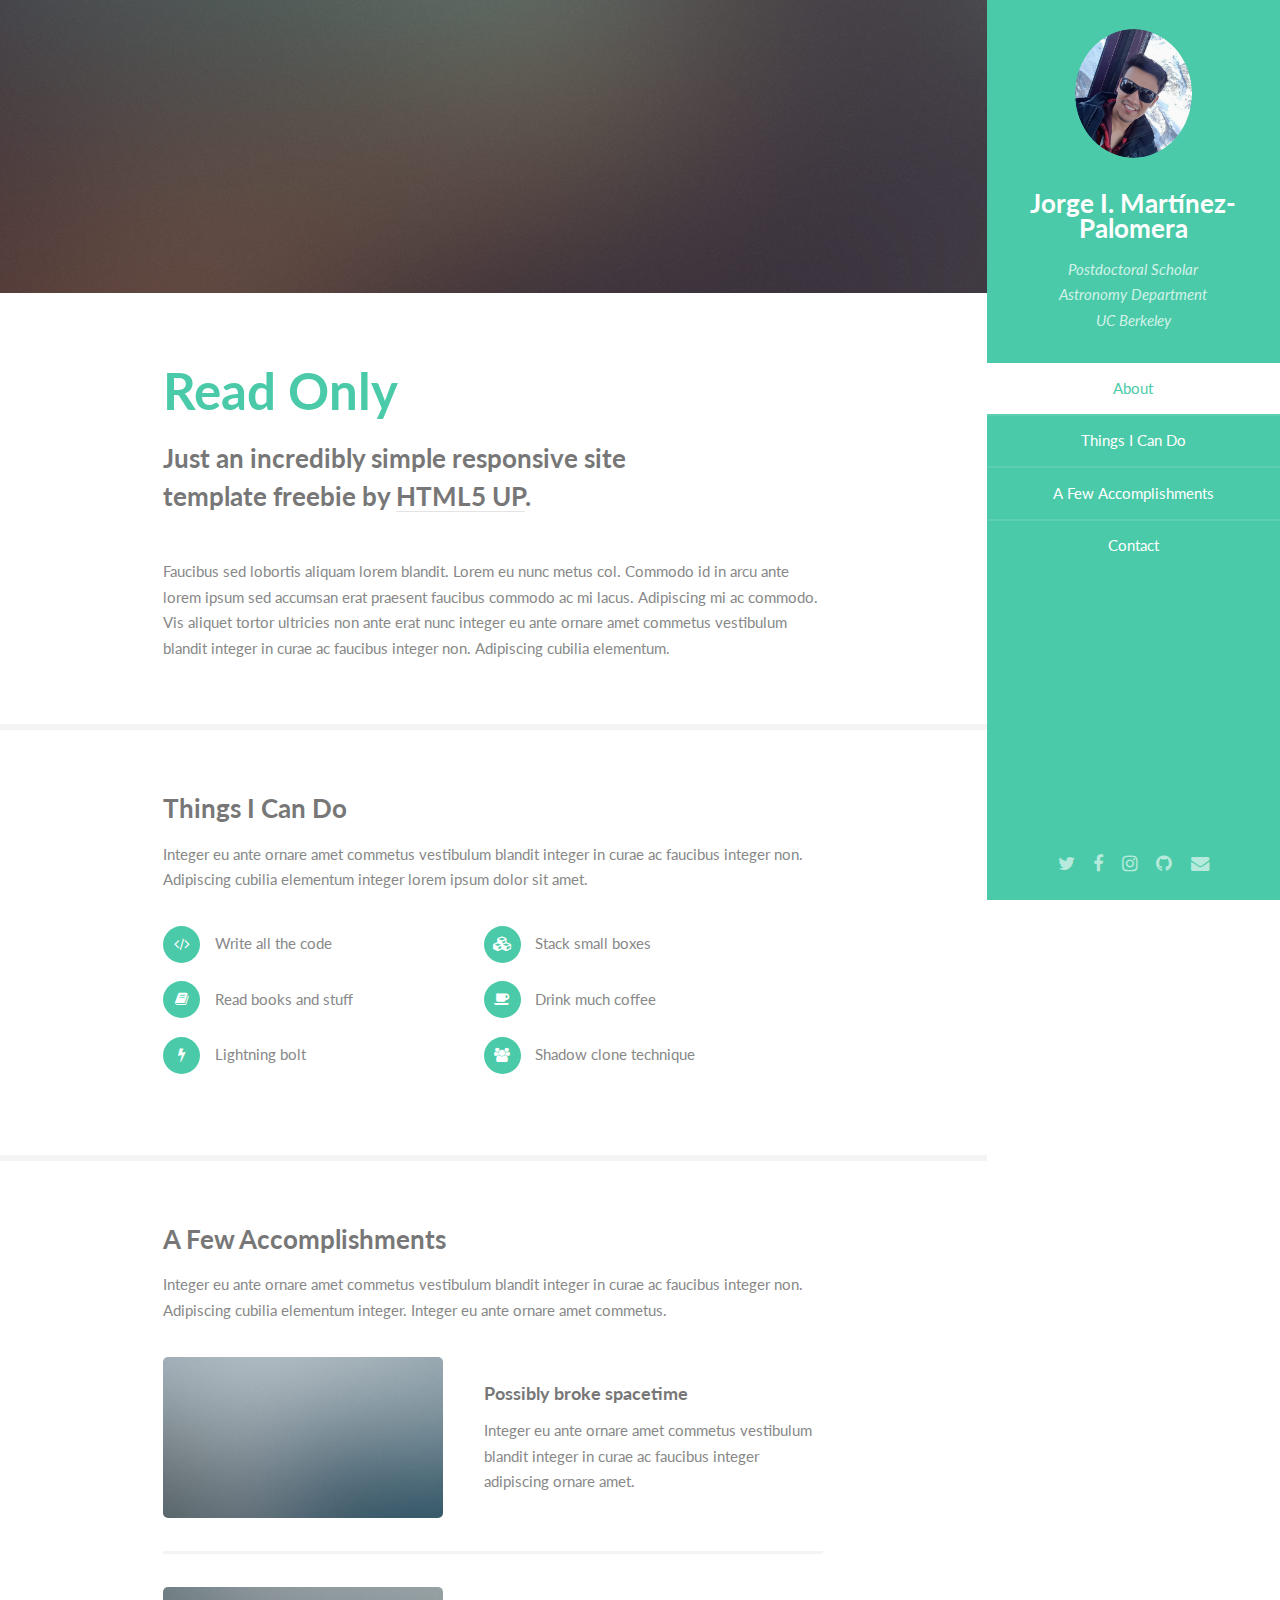
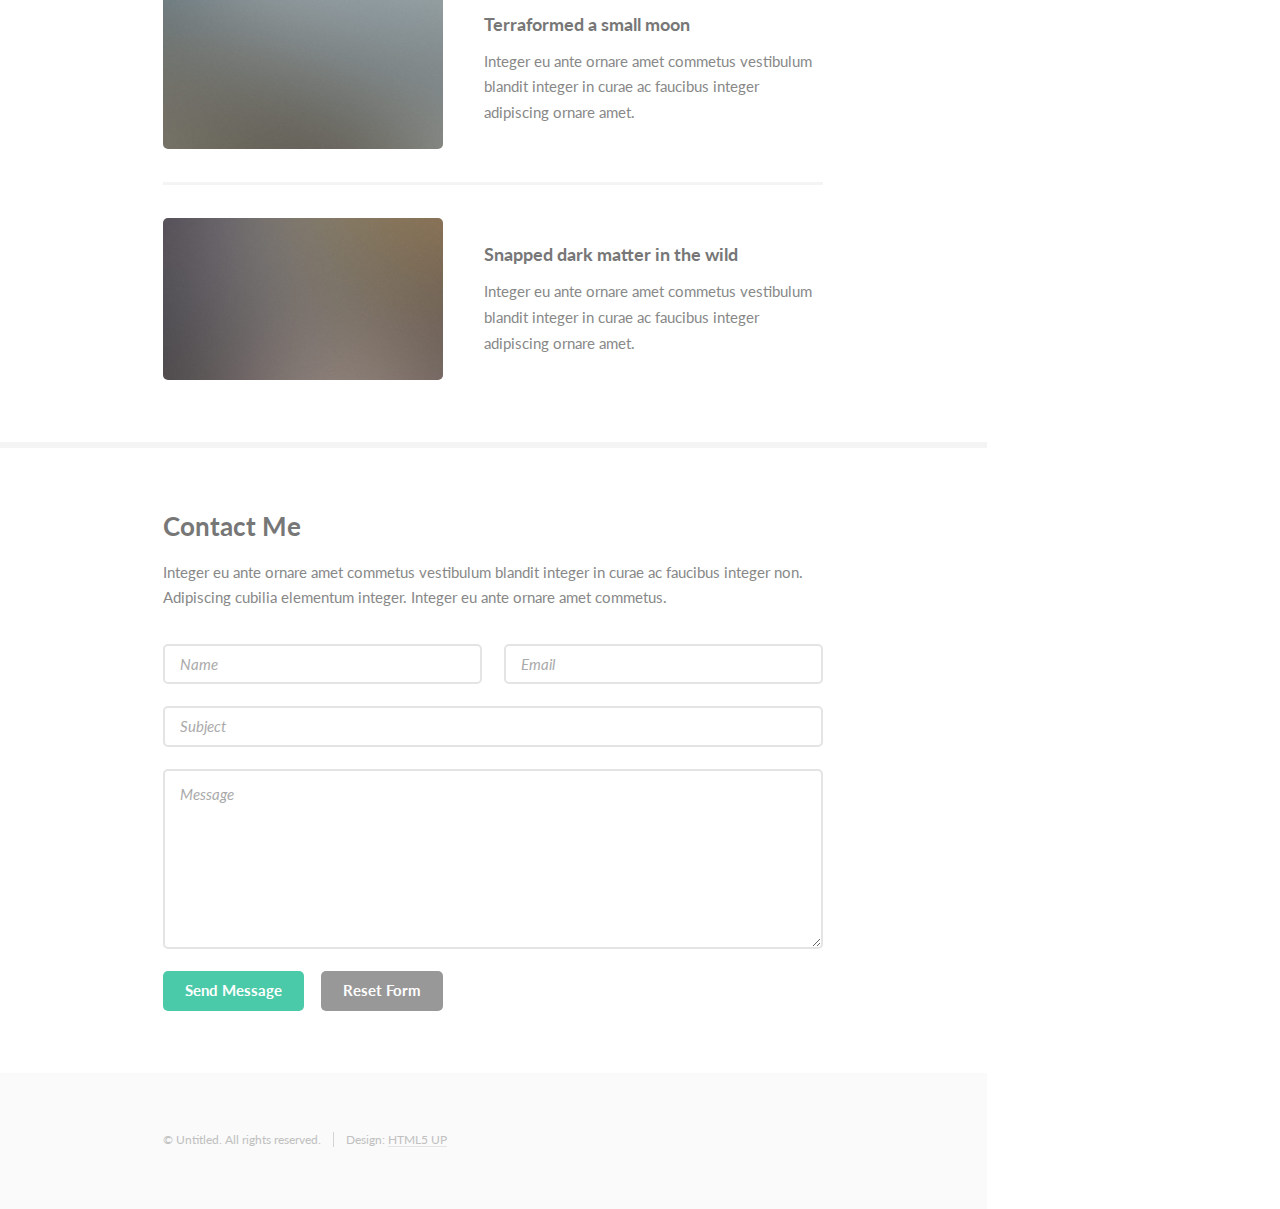
==== index.html @ 78bcf31b "testing changes" ====
<!DOCTYPE HTML>
<!--
	Read Only by HTML5 UP
	html5up.net | @ajlkn
	Free for personal and commercial use under the CCA 3.0 license (html5up.net/license)
-->
<html>
	<head>
		<title>Jorge Martínez-Palomera</title>
		<meta charset="utf-8" />
		<meta name="viewport" content="width=device-width, initial-scale=1, user-scalable=no" />
		<link rel="stylesheet" href="assets/css/main.css" />
	</head>
	<body class="is-preload">

		<!-- Header -->
			<section id="header">
				<header>
					<span class="image avatar"><img src="images/avatar.jpg" alt="" /></span>
					<h1 id="logo"><a href="#">Jorge I. Martínez-Palomera</a></h1>
					<p>Postdoctoral Scholar<br />
						 Astronomy Department<br />
						 UC Berkeley
					</p>
				</header>
				<nav id="nav">
					<ul>
						<li><a href="#one" class="active">About</a></li>
						<li><a href="#two">Things I Can Do</a></li>
						<li><a href="#three">A Few Accomplishments</a></li>
						<li><a href="#four">Contact</a></li>
					</ul>
				</nav>
				<footer>
					<ul class="icons">
						<li><a href="#" class="icon fa-twitter"><span class="label">Twitter</span></a></li>
						<li><a href="#" class="icon fa-facebook"><span class="label">Facebook</span></a></li>
						<li><a href="#" class="icon fa-instagram"><span class="label">Instagram</span></a></li>
						<li><a href="#" class="icon fa-github"><span class="label">Github</span></a></li>
						<li><a href="#" class="icon fa-envelope"><span class="label">Email</span></a></li>
					</ul>
				</footer>
			</section>

		<!-- Wrapper -->
			<div id="wrapper">

				<!-- Main -->
					<div id="main">

						<!-- One -->
							<section id="one">
								<div class="image main" data-position="center">
									<img src="images/banner.jpg" alt="" />
								</div>
								<div class="container">
									<header class="major">
										<h2>Read Only</h2>
										<p>Just an incredibly simple responsive site<br />
										template freebie by <a href="http://html5up.net">HTML5 UP</a>.</p>
									</header>
									<p>Faucibus sed lobortis aliquam lorem blandit. Lorem eu nunc metus col. Commodo id in arcu ante lorem ipsum sed accumsan erat praesent faucibus commodo ac mi lacus. Adipiscing mi ac commodo. Vis aliquet tortor ultricies non ante erat nunc integer eu ante ornare amet commetus vestibulum blandit integer in curae ac faucibus integer non. Adipiscing cubilia elementum.</p>
								</div>
							</section>

						<!-- Two -->
							<section id="two">
								<div class="container">
									<h3>Things I Can Do</h3>
									<p>Integer eu ante ornare amet commetus vestibulum blandit integer in curae ac faucibus integer non. Adipiscing cubilia elementum integer lorem ipsum dolor sit amet.</p>
									<ul class="feature-icons">
										<li class="fa-code">Write all the code</li>
										<li class="fa-cubes">Stack small boxes</li>
										<li class="fa-book">Read books and stuff</li>
										<li class="fa-coffee">Drink much coffee</li>
										<li class="fa-bolt">Lightning bolt</li>
										<li class="fa-users">Shadow clone technique</li>
									</ul>
								</div>
							</section>

						<!-- Three -->
							<section id="three">
								<div class="container">
									<h3>A Few Accomplishments</h3>
									<p>Integer eu ante ornare amet commetus vestibulum blandit integer in curae ac faucibus integer non. Adipiscing cubilia elementum integer. Integer eu ante ornare amet commetus.</p>
									<div class="features">
										<article>
											<a href="#" class="image"><img src="images/pic01.jpg" alt="" /></a>
											<div class="inner">
												<h4>Possibly broke spacetime</h4>
												<p>Integer eu ante ornare amet commetus vestibulum blandit integer in curae ac faucibus integer adipiscing ornare amet.</p>
											</div>
										</article>
										<article>
											<a href="#" class="image"><img src="images/pic02.jpg" alt="" /></a>
											<div class="inner">
												<h4>Terraformed a small moon</h4>
												<p>Integer eu ante ornare amet commetus vestibulum blandit integer in curae ac faucibus integer adipiscing ornare amet.</p>
											</div>
										</article>
										<article>
											<a href="#" class="image"><img src="images/pic03.jpg" alt="" /></a>
											<div class="inner">
												<h4>Snapped dark matter in the wild</h4>
												<p>Integer eu ante ornare amet commetus vestibulum blandit integer in curae ac faucibus integer adipiscing ornare amet.</p>
											</div>
										</article>
									</div>
								</div>
							</section>

						<!-- Four -->
							<section id="four">
								<div class="container">
									<h3>Contact Me</h3>
									<p>Integer eu ante ornare amet commetus vestibulum blandit integer in curae ac faucibus integer non. Adipiscing cubilia elementum integer. Integer eu ante ornare amet commetus.</p>
									<form method="post" action="#">
										<div class="row gtr-uniform">
											<div class="col-6 col-12-xsmall"><input type="text" name="name" id="name" placeholder="Name" /></div>
											<div class="col-6 col-12-xsmall"><input type="email" name="email" id="email" placeholder="Email" /></div>
											<div class="col-12"><input type="text" name="subject" id="subject" placeholder="Subject" /></div>
											<div class="col-12"><textarea name="message" id="message" placeholder="Message" rows="6"></textarea></div>
											<div class="col-12">
												<ul class="actions">
													<li><input type="submit" class="primary" value="Send Message" /></li>
													<li><input type="reset" value="Reset Form" /></li>
												</ul>
											</div>
										</div>
									</form>
								</div>
							</section>

						<!-- Five -->
						<!--
							<section id="five">
								<div class="container">
									<h3>Elements</h3>

									<section>
										<h4>Text</h4>
										<p>This is <b>bold</b> and this is <strong>strong</strong>. This is <i>italic</i> and this is <em>emphasized</em>.
										This is <sup>superscript</sup> text and this is <sub>subscript</sub> text.
										This is <u>underlined</u> and this is code: <code>for (;;) { ... }</code>. Finally, <a href="#">this is a link</a>.</p>
										<hr />
										<header>
											<h4>Heading with a Subtitle</h4>
											<p>Lorem ipsum dolor sit amet nullam id egestas urna aliquam</p>
										</header>
										<p>Nunc lacinia ante nunc ac lobortis. Interdum adipiscing gravida odio porttitor sem non mi integer non faucibus ornare mi ut ante amet placerat aliquet. Volutpat eu sed ante lacinia sapien lorem accumsan varius montes viverra nibh in adipiscing blandit tempus accumsan.</p>
										<header>
											<h5>Heading with a Subtitle</h5>
											<p>Lorem ipsum dolor sit amet nullam id egestas urna aliquam</p>
										</header>
										<p>Nunc lacinia ante nunc ac lobortis. Interdum adipiscing gravida odio porttitor sem non mi integer non faucibus ornare mi ut ante amet placerat aliquet. Volutpat eu sed ante lacinia sapien lorem accumsan varius montes viverra nibh in adipiscing blandit tempus accumsan.</p>
										<hr />
										<h2>Heading Level 2</h2>
										<h3>Heading Level 3</h3>
										<h4>Heading Level 4</h4>
										<h5>Heading Level 5</h5>
										<h6>Heading Level 6</h6>
										<hr />
										<h5>Blockquote</h5>
										<blockquote>Fringilla nisl. Donec accumsan interdum nisi, quis tincidunt felis sagittis eget tempus euismod. Vestibulum ante ipsum primis in faucibus vestibulum. Blandit adipiscing eu felis iaculis volutpat ac adipiscing accumsan faucibus. Vestibulum ante ipsum primis in faucibus lorem ipsum dolor sit amet nullam adipiscing eu felis.</blockquote>
										<h5>Preformatted</h5>
										<pre><code>i = 0;

while (!deck.isInOrder()) {
    print 'Iteration ' + i;
    deck.shuffle();
    i++;
}

print 'It took ' + i + ' iterations to sort the deck.';</code></pre>
									</section>

									<section>
										<h4>Lists</h4>
										<div class="row">
											<div class="col-6 col-12-xsmall">
												<h5>Unordered</h5>
												<ul>
													<li>Dolor pulvinar etiam magna etiam.</li>
													<li>Sagittis adipiscing lorem eleifend.</li>
													<li>Felis enim feugiat dolore viverra.</li>
												</ul>
												<h5>Alternate</h5>
												<ul class="alt">
													<li>Dolor pulvinar etiam magna etiam.</li>
													<li>Sagittis adipiscing lorem eleifend.</li>
													<li>Felis enim feugiat dolore viverra.</li>
												</ul>
											</div>
											<div class="col-6 col-12-xsmall">
												<h5>Ordered</h5>
												<ol>
													<li>Dolor pulvinar etiam magna etiam.</li>
													<li>Etiam vel felis at lorem sed viverra.</li>
													<li>Felis enim feugiat dolore viverra.</li>
													<li>Dolor pulvinar etiam magna etiam.</li>
													<li>Etiam vel felis at lorem sed viverra.</li>
													<li>Felis enim feugiat dolore viverra.</li>
												</ol>
												<h5>Icons</h5>
												<ul class="icons">
													<li><a href="#" class="icon fa-twitter"><span class="label">Twitter</span></a></li>
													<li><a href="#" class="icon fa-facebook"><span class="label">Facebook</span></a></li>
													<li><a href="#" class="icon fa-instagram"><span class="label">Instagram</span></a></li>
													<li><a href="#" class="icon fa-github"><span class="label">Github</span></a></li>
													<li><a href="#" class="icon fa-dribbble"><span class="label">Dribbble</span></a></li>
													<li><a href="#" class="icon fa-tumblr"><span class="label">Tumblr</span></a></li>
												</ul>
											</div>
										</div>
										<h5>Actions</h5>
										<ul class="actions">
											<li><a href="#" class="button primary">Default</a></li>
											<li><a href="#" class="button">Default</a></li>
											<li><a href="#" class="button alt">Default</a></li>
										</ul>
										<ul class="actions small">
											<li><a href="#" class="button primary small">Small</a></li>
											<li><a href="#" class="button small">Small</a></li>
											<li><a href="#" class="button alt small">Small</a></li>
										</ul>
										<div class="row">
											<div class="col-3 col-6-medium col-12-xsmall">
												<ul class="actions stacked">
													<li><a href="#" class="button primary">Default</a></li>
													<li><a href="#" class="button">Default</a></li>
													<li><a href="#" class="button alt">Default</a></li>
												</ul>
											</div>
											<div class="col-3 col-6 col-12-xsmall">
												<ul class="actions stacked">
													<li><a href="#" class="button primary small">Small</a></li>
													<li><a href="#" class="button small">Small</a></li>
													<li><a href="#" class="button alt small">Small</a></li>
												</ul>
											</div>
											<div class="col-3 col-6-medium col-12-xsmall">
												<ul class="actions stacked">
													<li><a href="#" class="button primary fit">Default</a></li>
													<li><a href="#" class="button fit">Default</a></li>
													<li><a href="#" class="button alt fit">Default</a></li>
												</ul>
											</div>
											<div class="col-3 col-6-medium col-12-xsmall">
												<ul class="actions stacked">
													<li><a href="#" class="button primary small fit">Small</a></li>
													<li><a href="#" class="button small fit">Small</a></li>
													<li><a href="#" class="button alt small fit">Small</a></li>
												</ul>
											</div>
										</div>
									</section>

									<section>
										<h4>Table</h4>
										<h5>Default</h5>
										<div class="table-wrapper">
											<table>
												<thead>
													<tr>
														<th>Name</th>
														<th>Description</th>
														<th>Price</th>
													</tr>
												</thead>
												<tbody>
													<tr>
														<td>Item One</td>
														<td>Ante turpis integer aliquet porttitor.</td>
														<td>29.99</td>
													</tr>
													<tr>
														<td>Item Two</td>
														<td>Vis ac commodo adipiscing arcu aliquet.</td>
														<td>19.99</td>
													</tr>
													<tr>
														<td>Item Three</td>
														<td> Morbi faucibus arcu accumsan lorem.</td>
														<td>29.99</td>
													</tr>
													<tr>
														<td>Item Four</td>
														<td>Vitae integer tempus condimentum.</td>
														<td>19.99</td>
													</tr>
													<tr>
														<td>Item Five</td>
														<td>Ante turpis integer aliquet porttitor.</td>
														<td>29.99</td>
													</tr>
												</tbody>
												<tfoot>
													<tr>
														<td colspan="2"></td>
														<td>100.00</td>
													</tr>
												</tfoot>
											</table>
										</div>

										<h5>Alternate</h5>
										<div class="table-wrapper">
											<table class="alt">
												<thead>
													<tr>
														<th>Name</th>
														<th>Description</th>
														<th>Price</th>
													</tr>
												</thead>
												<tbody>
													<tr>
														<td>Item One</td>
														<td>Ante turpis integer aliquet porttitor.</td>
														<td>29.99</td>
													</tr>
													<tr>
														<td>Item Two</td>
														<td>Vis ac commodo adipiscing arcu aliquet.</td>
														<td>19.99</td>
													</tr>
													<tr>
														<td>Item Three</td>
														<td> Morbi faucibus arcu accumsan lorem.</td>
														<td>29.99</td>
													</tr>
													<tr>
														<td>Item Four</td>
														<td>Vitae integer tempus condimentum.</td>
														<td>19.99</td>
													</tr>
													<tr>
														<td>Item Five</td>
														<td>Ante turpis integer aliquet porttitor.</td>
														<td>29.99</td>
													</tr>
												</tbody>
												<tfoot>
													<tr>
														<td colspan="2"></td>
														<td>100.00</td>
													</tr>
												</tfoot>
											</table>
										</div>
									</section>

									<section>
										<h4>Buttons</h4>
										<ul class="actions">
											<li><a href="#" class="button primary">Primary</a></li>
											<li><a href="#" class="button">Default</a></li>
											<li><a href="#" class="button alt">Alternate</a></li>
										</ul>
										<ul class="actions">
											<li><a href="#" class="button primary large">Large</a></li>
											<li><a href="#" class="button">Default</a></li>
											<li><a href="#" class="button alt small">Small</a></li>
										</ul>
										<ul class="actions fit">
											<li><a href="#" class="button primary fit">Fit</a></li>
											<li><a href="#" class="button fit">Fit</a></li>
											<li><a href="#" class="button alt fit">Fit</a></li>
										</ul>
										<ul class="actions fit small">
											<li><a href="#" class="button primary fit small">Fit + Small</a></li>
											<li><a href="#" class="button fit small">Fit + Small</a></li>
											<li><a href="#" class="button alt fit small">Fit + Small</a></li>
										</ul>
										<ul class="actions">
											<li><a href="#" class="button primary icon fa-download">Icon</a></li>
											<li><a href="#" class="button icon fa-download">Icon</a></li>
											<li><a href="#" class="button alt icon fa-check">Icon</a></li>
										</ul>
										<ul class="actions">
											<li><span class="button primary disabled">Primary</span></li>
											<li><span class="button disabled">Default</span></li>
											<li><span class="button alt disabled">Alternate</span></li>
										</ul>
									</section>

									<section>
										<h4>Form</h4>
										<form method="post" action="#">
											<div class="row gtr-uniform">
												<div class="col-6 col-12-xsmall">
													<input type="text" name="demo-name" id="demo-name" value="" placeholder="Name" />
												</div>
												<div class="col-6 col-12-xsmall">
													<input type="email" name="demo-email" id="demo-email" value="" placeholder="Email" />
												</div>
												<div class="col-12">
													<select name="demo-category" id="demo-category">
														<option value="">- Category -</option>
														<option value="1">Manufacturing</option>
														<option value="1">Shipping</option>
														<option value="1">Administration</option>
														<option value="1">Human Resources</option>
													</select>
												</div>
												<div class="col-4 col-12-medium">
													<input type="radio" id="demo-priority-low" name="demo-priority" checked>
													<label for="demo-priority-low">Low Priority</label>
												</div>
												<div class="col-4 col-12-medium">
													<input type="radio" id="demo-priority-normal" name="demo-priority">
													<label for="demo-priority-normal">Normal Priority</label>
												</div>
												<div class="col-4 col-12-medium">
													<input type="radio" id="demo-priority-high" name="demo-priority">
													<label for="demo-priority-high">High Priority</label>
												</div>
												<div class="col-6 col-12-medium">
													<input type="checkbox" id="demo-copy" name="demo-copy">
													<label for="demo-copy">Email me a copy of this message</label>
												</div>
												<div class="col-6 col-12-medium">
													<input type="checkbox" id="demo-human" name="demo-human" checked>
													<label for="demo-human">I am a human and not a robot</label>
												</div>
												<div class="col-12">
													<textarea name="demo-message" id="demo-message" placeholder="Enter your message" rows="6"></textarea>
												</div>
												<div class="col-12">
													<ul class="actions">
														<li><input type="submit" value="Send Message" /></li>
														<li><input type="reset" value="Reset" class="alt" /></li>
													</ul>
												</div>
											</div>
										</form>
									</section>

									<section>
										<h4>Image</h4>
										<h5>Fit</h5>
										<span class="image fit"><img src="images/banner.jpg" alt="" /></span>
										<div class="box alt">
											<div class="row gtr-50 gtr-uniform">
												<div class="col-4"><span class="image fit"><img src="images/pic01.jpg" alt="" /></span></div>
												<div class="col-4"><span class="image fit"><img src="images/pic02.jpg" alt="" /></span></div>
												<div class="col-4"><span class="image fit"><img src="images/pic03.jpg" alt="" /></span></div>
												<div class="col-4"><span class="image fit"><img src="images/pic02.jpg" alt="" /></span></div>
												<div class="col-4"><span class="image fit"><img src="images/pic03.jpg" alt="" /></span></div>
												<div class="col-4"><span class="image fit"><img src="images/pic01.jpg" alt="" /></span></div>
												<div class="col-4"><span class="image fit"><img src="images/pic03.jpg" alt="" /></span></div>
												<div class="col-4"><span class="image fit"><img src="images/pic01.jpg" alt="" /></span></div>
												<div class="col-4"><span class="image fit"><img src="images/pic02.jpg" alt="" /></span></div>
											</div>
										</div>
										<h5>Left &amp; Right</h5>
										<p><span class="image left"><img src="images/avatar.jpg" alt="" /></span>Fringilla nisl. Donec accumsan interdum nisi, quis tincidunt felis sagittis eget. tempus euismod. Vestibulum ante ipsum primis in faucibus vestibulum. Blandit adipiscing eu felis iaculis volutpat ac adipiscing accumsan eu faucibus. Integer ac pellentesque praesent tincidunt felis sagittis eget. tempus euismod. Vestibulum ante ipsum primis in faucibus vestibulum. Blandit adipiscing eu felis iaculis volutpat ac adipiscing accumsan eu faucibus. Integer ac pellentesque praesent. Donec accumsan interdum nisi, quis tincidunt felis sagittis eget. tempus euismod. Vestibulum ante ipsum primis in faucibus vestibulum. Blandit adipiscing eu felis iaculis volutpat ac adipiscing accumsan eu faucibus. Integer ac pellentesque praesent tincidunt felis sagittis eget. tempus euismod. Vestibulum ante ipsum primis in faucibus vestibulum. Blandit adipiscing eu felis iaculis volutpat ac adipiscing accumsan eu faucibus. Integer ac pellentesque praesent.</p>
										<p><span class="image right"><img src="images/avatar.jpg" alt="" /></span>Fringilla nisl. Donec accumsan interdum nisi, quis tincidunt felis sagittis eget. tempus euismod. Vestibulum ante ipsum primis in faucibus vestibulum. Blandit adipiscing eu felis iaculis volutpat ac adipiscing accumsan eu faucibus. Integer ac pellentesque praesent tincidunt felis sagittis eget. tempus euismod. Vestibulum ante ipsum primis in faucibus vestibulum. Blandit adipiscing eu felis iaculis volutpat ac adipiscing accumsan eu faucibus. Integer ac pellentesque praesent. Donec accumsan interdum nisi, quis tincidunt felis sagittis eget. tempus euismod. Vestibulum ante ipsum primis in faucibus vestibulum. Blandit adipiscing eu felis iaculis volutpat ac adipiscing accumsan eu faucibus. Integer ac pellentesque praesent tincidunt felis sagittis eget. tempus euismod. Vestibulum ante ipsum primis in faucibus vestibulum. Blandit adipiscing eu felis iaculis volutpat ac adipiscing accumsan eu faucibus. Integer ac pellentesque praesent.</p>
									</section>

								</div>
							</section>
						-->

					</div>

				<!-- Footer -->
					<section id="footer">
						<div class="container">
							<ul class="copyright">
								<li>&copy; Untitled. All rights reserved.</li><li>Design: <a href="http://html5up.net">HTML5 UP</a></li>
							</ul>
						</div>
					</section>

			</div>

		<!-- Scripts -->
			<script src="assets/js/jquery.min.js"></script>
			<script src="assets/js/jquery.scrollex.min.js"></script>
			<script src="assets/js/jquery.scrolly.min.js"></script>
			<script src="assets/js/browser.min.js"></script>
			<script src="assets/js/breakpoints.min.js"></script>
			<script src="assets/js/util.js"></script>
			<script src="assets/js/main.js"></script>

	</body>
</html>
---- assets/css/main.css ----
@import url("font-awesome.min.css");
@import url("https://fonts.googleapis.com/css?family=Lato:400,400italic,700,700italic|Source+Code+Pro:400");

/*
	Read Only by HTML5 UP
	html5up.net | @ajlkn
	Free for personal and commercial use under the CCA 3.0 license (html5up.net/license)
*/

html, body, div, span, applet, object,
iframe, h1, h2, h3, h4, h5, h6, p, blockquote,
pre, a, abbr, acronym, address, big, cite,
code, del, dfn, em, img, ins, kbd, q, s, samp,
small, strike, strong, sub, sup, tt, var, b,
u, i, center, dl, dt, dd, ol, ul, li, fieldset,
form, label, legend, table, caption, tbody,
tfoot, thead, tr, th, td, article, aside,
canvas, details, embed, figure, figcaption,
footer, header, hgroup, menu, nav, output, ruby,
section, summary, time, mark, audio, video {
	margin: 0;
	padding: 0;
	border: 0;
	font-size: 100%;
	font: inherit;
	vertical-align: baseline;}

article, aside, details, figcaption, figure,
footer, header, hgroup, menu, nav, section {
	display: block;}

body {
	line-height: 1;
}

ol, ul {
	list-style: none;
}

blockquote, q {
	quotes: none;
}

	blockquote:before, blockquote:after, q:before, q:after {
		content: '';
		content: none;
	}

table {
	border-collapse: collapse;
	border-spacing: 0;
}

body {
	-webkit-text-size-adjust: none;
}

mark {
	background-color: transparent;
	color: inherit;
}

input::-moz-focus-inner {
	border: 0;
	padding: 0;
}

input, select, textarea {
	-moz-appearance: none;
	-webkit-appearance: none;
	-ms-appearance: none;
	appearance: none;
}

/* Basic */

	html {
		box-sizing: border-box;
	}

	*, *:before, *:after {
		box-sizing: inherit;
	}

	body {
		background: #fff;
	}

		body.is-preload *, body.is-preload *:before, body.is-preload *:after {
			-moz-animation: none !important;
			-webkit-animation: none !important;
			-ms-animation: none !important;
			animation: none !important;
			-moz-transition: none !important;
			-webkit-transition: none !important;
			-ms-transition: none !important;
			transition: none !important;
		}

	body, input, select, textarea {
		color: #888;
		font-family: "Lato", sans-serif;
		font-size: 16pt;
		font-weight: 400;
		line-height: 1.75em;
	}

	a {
		-moz-transition: color 0.2s ease-in-out, border-color 0.2s ease-in-out;
		-webkit-transition: color 0.2s ease-in-out, border-color 0.2s ease-in-out;
		-ms-transition: color 0.2s ease-in-out, border-color 0.2s ease-in-out;
		transition: color 0.2s ease-in-out, border-color 0.2s ease-in-out;
		border-bottom: solid 1px #e4e4e4;
		color: inherit;
		text-decoration: none;
	}

		a:hover {
			border-bottom-color: transparent;
			color: #4acaa8 !important;
		}

	strong, b {
		color: #777;
		font-weight: 700;
	}

	em, i {
		font-style: italic;
	}

	p {
		margin: 0 0 2.25em 0;
	}

	h1, h2, h3, h4, h5, h6 {
		color: #777;
		font-weight: 700;
		line-height: 1em;
		margin: 0 0 0.5625em 0;
	}

		h1 a, h2 a, h3 a, h4 a, h5 a, h6 a {
			border: 0;
			color: inherit;
			text-decoration: none;
		}

	h2 {
		font-size: 2em;
		line-height: 1.5em;
	}

	h3 {
		font-size: 1.75em;
		line-height: 1.5em;
	}

	h4 {
		font-size: 1.25em;
		line-height: 1.5em;
	}

	h5 {
		font-size: 0.9em;
		line-height: 1.5em;
	}

	h6 {
		font-size: 0.7em;
		line-height: 1.5em;
	}

	sub {
		font-size: 0.8em;
		position: relative;
		top: 0.5em;
	}

	sup {
		font-size: 0.8em;
		position: relative;
		top: -0.5em;
	}

	hr {
		border: 0;
		border-bottom: solid 2px #f4f4f4;
		margin: 2.25em 0;
	}

		hr.major {
			margin: 3.375em 0;
		}

	blockquote {
		border-left: solid 8px #e4e4e4;
		font-style: italic;
		margin: 0 0 2.25em 0;
		padding: 0.5em 0 0.5em 2em;
	}

	code {
		background: #555;
		border-radius: 5px;
		color: #fff;
		font-family: "Source Code Pro", monospace;
		font-size: 0.9em;
		margin: 0 0.25em;
		padding: 0.25em 0.65em;
	}

	pre {
		font-family: "Source Code Pro", monospace;
		font-size: 0.9em;
		margin: 0 0 2.25em 0;
	}

		pre code {
			-webkit-overflow-scrolling: touch;
			display: block;
			line-height: 1.5em;
			overflow-x: auto;
			padding: 1em 1.5em;
		}

	.align-left {
		text-align: left;
	}

	.align-center {
		text-align: center;
	}

	.align-right {
		text-align: right;
	}

/* Row */

	.row {
		display: flex;
		flex-wrap: wrap;
		box-sizing: border-box;
		align-items: stretch;
	}

		.row > * {
			box-sizing: border-box;
		}

		.row.gtr-uniform > * > :last-child {
			margin-bottom: 0;
		}

		.row.aln-left {
			justify-content: flex-start;
		}

		.row.aln-center {
			justify-content: center;
		}

		.row.aln-right {
			justify-content: flex-end;
		}

		.row.aln-top {
			align-items: flex-start;
		}

		.row.aln-middle {
			align-items: center;
		}

		.row.aln-bottom {
			align-items: flex-end;
		}

		.row > .imp {
			order: -1;
		}

		.row > .col-1 {
			width: 8.3333333333%;
		}

		.row > .off-1 {
			margin-left: 8.3333333333%;
		}

		.row > .col-2 {
			width: 16.6666666667%;
		}

		.row > .off-2 {
			margin-left: 16.6666666667%;
		}

		.row > .col-3 {
			width: 25%;
		}

		.row > .off-3 {
			margin-left: 25%;
		}

		.row > .col-4 {
			width: 33.3333333333%;
		}

		.row > .off-4 {
			margin-left: 33.3333333333%;
		}

		.row > .col-5 {
			width: 41.6666666667%;
		}

		.row > .off-5 {
			margin-left: 41.6666666667%;
		}

		.row > .col-6 {
			width: 50%;
		}

		.row > .off-6 {
			margin-left: 50%;
		}

		.row > .col-7 {
			width: 58.3333333333%;
		}

		.row > .off-7 {
			margin-left: 58.3333333333%;
		}

		.row > .col-8 {
			width: 66.6666666667%;
		}

		.row > .off-8 {
			margin-left: 66.6666666667%;
		}

		.row > .col-9 {
			width: 75%;
		}

		.row > .off-9 {
			margin-left: 75%;
		}

		.row > .col-10 {
			width: 83.3333333333%;
		}

		.row > .off-10 {
			margin-left: 83.3333333333%;
		}

		.row > .col-11 {
			width: 91.6666666667%;
		}

		.row > .off-11 {
			margin-left: 91.6666666667%;
		}

		.row > .col-12 {
			width: 100%;
		}

		.row > .off-12 {
			margin-left: 100%;
		}

		.row.gtr-0 {
			margin-top: 0;
			margin-left: 0em;
		}

			.row.gtr-0 > * {
				padding: 0 0 0 0em;
			}

			.row.gtr-0.gtr-uniform {
				margin-top: 0em;
			}

				.row.gtr-0.gtr-uniform > * {
					padding-top: 0em;
				}

		.row.gtr-25 {
			margin-top: 0;
			margin-left: -0.5em;
		}

			.row.gtr-25 > * {
				padding: 0 0 0 0.5em;
			}

			.row.gtr-25.gtr-uniform {
				margin-top: -0.5em;
			}

				.row.gtr-25.gtr-uniform > * {
					padding-top: 0.5em;
				}

		.row.gtr-50 {
			margin-top: 0;
			margin-left: -1em;
		}

			.row.gtr-50 > * {
				padding: 0 0 0 1em;
			}

			.row.gtr-50.gtr-uniform {
				margin-top: -1em;
			}

				.row.gtr-50.gtr-uniform > * {
					padding-top: 1em;
				}

		.row {
			margin-top: 0;
			margin-left: -2em;
		}

			.row > * {
				padding: 0 0 0 2em;
			}

			.row.gtr-uniform {
				margin-top: -2em;
			}

				.row.gtr-uniform > * {
					padding-top: 2em;
				}

		.row.gtr-150 {
			margin-top: 0;
			margin-left: -3em;
		}

			.row.gtr-150 > * {
				padding: 0 0 0 3em;
			}

			.row.gtr-150.gtr-uniform {
				margin-top: -3em;
			}

				.row.gtr-150.gtr-uniform > * {
					padding-top: 3em;
				}

		.row.gtr-200 {
			margin-top: 0;
			margin-left: -4em;
		}

			.row.gtr-200 > * {
				padding: 0 0 0 4em;
			}

			.row.gtr-200.gtr-uniform {
				margin-top: -4em;
			}

				.row.gtr-200.gtr-uniform > * {
					padding-top: 4em;
				}

		@media screen and (max-width: 1680px) {

			.row {
				display: flex;
				flex-wrap: wrap;
				box-sizing: border-box;
				align-items: stretch;
			}

				.row > * {
					box-sizing: border-box;
				}

				.row.gtr-uniform > * > :last-child {
					margin-bottom: 0;
				}

				.row.aln-left {
					justify-content: flex-start;
				}

				.row.aln-center {
					justify-content: center;
				}

				.row.aln-right {
					justify-content: flex-end;
				}

				.row.aln-top {
					align-items: flex-start;
				}

				.row.aln-middle {
					align-items: center;
				}

				.row.aln-bottom {
					align-items: flex-end;
				}

				.row > .imp-xlarge {
					order: -1;
				}

				.row > .col-1-xlarge {
					width: 8.3333333333%;
				}

				.row > .off-1-xlarge {
					margin-left: 8.3333333333%;
				}

				.row > .col-2-xlarge {
					width: 16.6666666667%;
				}

				.row > .off-2-xlarge {
					margin-left: 16.6666666667%;
				}

				.row > .col-3-xlarge {
					width: 25%;
				}

				.row > .off-3-xlarge {
					margin-left: 25%;
				}

				.row > .col-4-xlarge {
					width: 33.3333333333%;
				}

				.row > .off-4-xlarge {
					margin-left: 33.3333333333%;
				}

				.row > .col-5-xlarge {
					width: 41.6666666667%;
				}

				.row > .off-5-xlarge {
					margin-left: 41.6666666667%;
				}

				.row > .col-6-xlarge {
					width: 50%;
				}

				.row > .off-6-xlarge {
					margin-left: 50%;
				}

				.row > .col-7-xlarge {
					width: 58.3333333333%;
				}

				.row > .off-7-xlarge {
					margin-left: 58.3333333333%;
				}

				.row > .col-8-xlarge {
					width: 66.6666666667%;
				}

				.row > .off-8-xlarge {
					margin-left: 66.6666666667%;
				}

				.row > .col-9-xlarge {
					width: 75%;
				}

				.row > .off-9-xlarge {
					margin-left: 75%;
				}

				.row > .col-10-xlarge {
					width: 83.3333333333%;
				}

				.row > .off-10-xlarge {
					margin-left: 83.3333333333%;
				}

				.row > .col-11-xlarge {
					width: 91.6666666667%;
				}

				.row > .off-11-xlarge {
					margin-left: 91.6666666667%;
				}

				.row > .col-12-xlarge {
					width: 100%;
				}

				.row > .off-12-xlarge {
					margin-left: 100%;
				}

				.row.gtr-0 {
					margin-top: 0;
					margin-left: 0em;
				}

					.row.gtr-0 > * {
						padding: 0 0 0 0em;
					}

					.row.gtr-0.gtr-uniform {
						margin-top: 0em;
					}

						.row.gtr-0.gtr-uniform > * {
							padding-top: 0em;
						}

				.row.gtr-25 {
					margin-top: 0;
					margin-left: -0.5em;
				}

					.row.gtr-25 > * {
						padding: 0 0 0 0.5em;
					}

					.row.gtr-25.gtr-uniform {
						margin-top: -0.5em;
					}

						.row.gtr-25.gtr-uniform > * {
							padding-top: 0.5em;
						}

				.row.gtr-50 {
					margin-top: 0;
					margin-left: -1em;
				}

					.row.gtr-50 > * {
						padding: 0 0 0 1em;
					}

					.row.gtr-50.gtr-uniform {
						margin-top: -1em;
					}

						.row.gtr-50.gtr-uniform > * {
							padding-top: 1em;
						}

				.row {
					margin-top: 0;
					margin-left: -2em;
				}

					.row > * {
						padding: 0 0 0 2em;
					}

					.row.gtr-uniform {
						margin-top: -2em;
					}

						.row.gtr-uniform > * {
							padding-top: 2em;
						}

				.row.gtr-150 {
					margin-top: 0;
					margin-left: -3em;
				}

					.row.gtr-150 > * {
						padding: 0 0 0 3em;
					}

					.row.gtr-150.gtr-uniform {
						margin-top: -3em;
					}

						.row.gtr-150.gtr-uniform > * {
							padding-top: 3em;
						}

				.row.gtr-200 {
					margin-top: 0;
					margin-left: -4em;
				}

					.row.gtr-200 > * {
						padding: 0 0 0 4em;
					}

					.row.gtr-200.gtr-uniform {
						margin-top: -4em;
					}

						.row.gtr-200.gtr-uniform > * {
							padding-top: 4em;
						}

		}

		@media screen and (max-width: 1280px) {

			.row {
				display: flex;
				flex-wrap: wrap;
				box-sizing: border-box;
				align-items: stretch;
			}

				.row > * {
					box-sizing: border-box;
				}

				.row.gtr-uniform > * > :last-child {
					margin-bottom: 0;
				}

				.row.aln-left {
					justify-content: flex-start;
				}

				.row.aln-center {
					justify-content: center;
				}

				.row.aln-right {
					justify-content: flex-end;
				}

				.row.aln-top {
					align-items: flex-start;
				}

				.row.aln-middle {
					align-items: center;
				}

				.row.aln-bottom {
					align-items: flex-end;
				}

				.row > .imp-large {
					order: -1;
				}

				.row > .col-1-large {
					width: 8.3333333333%;
				}

				.row > .off-1-large {
					margin-left: 8.3333333333%;
				}

				.row > .col-2-large {
					width: 16.6666666667%;
				}

				.row > .off-2-large {
					margin-left: 16.6666666667%;
				}

				.row > .col-3-large {
					width: 25%;
				}

				.row > .off-3-large {
					margin-left: 25%;
				}

				.row > .col-4-large {
					width: 33.3333333333%;
				}

				.row > .off-4-large {
					margin-left: 33.3333333333%;
				}

				.row > .col-5-large {
					width: 41.6666666667%;
				}

				.row > .off-5-large {
					margin-left: 41.6666666667%;
				}

				.row > .col-6-large {
					width: 50%;
				}

				.row > .off-6-large {
					margin-left: 50%;
				}

				.row > .col-7-large {
					width: 58.3333333333%;
				}

				.row > .off-7-large {
					margin-left: 58.3333333333%;
				}

				.row > .col-8-large {
					width: 66.6666666667%;
				}

				.row > .off-8-large {
					margin-left: 66.6666666667%;
				}

				.row > .col-9-large {
					width: 75%;
				}

				.row > .off-9-large {
					margin-left: 75%;
				}

				.row > .col-10-large {
					width: 83.3333333333%;
				}

				.row > .off-10-large {
					margin-left: 83.3333333333%;
				}

				.row > .col-11-large {
					width: 91.6666666667%;
				}

				.row > .off-11-large {
					margin-left: 91.6666666667%;
				}

				.row > .col-12-large {
					width: 100%;
				}

				.row > .off-12-large {
					margin-left: 100%;
				}

				.row.gtr-0 {
					margin-top: 0;
					margin-left: 0em;
				}

					.row.gtr-0 > * {
						padding: 0 0 0 0em;
					}

					.row.gtr-0.gtr-uniform {
						margin-top: 0em;
					}

						.row.gtr-0.gtr-uniform > * {
							padding-top: 0em;
						}

				.row.gtr-25 {
					margin-top: 0;
					margin-left: -0.375em;
				}

					.row.gtr-25 > * {
						padding: 0 0 0 0.375em;
					}

					.row.gtr-25.gtr-uniform {
						margin-top: -0.375em;
					}

						.row.gtr-25.gtr-uniform > * {
							padding-top: 0.375em;
						}

				.row.gtr-50 {
					margin-top: 0;
					margin-left: -0.75em;
				}

					.row.gtr-50 > * {
						padding: 0 0 0 0.75em;
					}

					.row.gtr-50.gtr-uniform {
						margin-top: -0.75em;
					}

						.row.gtr-50.gtr-uniform > * {
							padding-top: 0.75em;
						}

				.row {
					margin-top: 0;
					margin-left: -1.5em;
				}

					.row > * {
						padding: 0 0 0 1.5em;
					}

					.row.gtr-uniform {
						margin-top: -1.5em;
					}

						.row.gtr-uniform > * {
							padding-top: 1.5em;
						}

				.row.gtr-150 {
					margin-top: 0;
					margin-left: -2.25em;
				}

					.row.gtr-150 > * {
						padding: 0 0 0 2.25em;
					}

					.row.gtr-150.gtr-uniform {
						margin-top: -2.25em;
					}

						.row.gtr-150.gtr-uniform > * {
							padding-top: 2.25em;
						}

				.row.gtr-200 {
					margin-top: 0;
					margin-left: -3em;
				}

					.row.gtr-200 > * {
						padding: 0 0 0 3em;
					}

					.row.gtr-200.gtr-uniform {
						margin-top: -3em;
					}

						.row.gtr-200.gtr-uniform > * {
							padding-top: 3em;
						}

		}

		@media screen and (max-width: 1024px) {

			.row {
				display: flex;
				flex-wrap: wrap;
				box-sizing: border-box;
				align-items: stretch;
			}

				.row > * {
					box-sizing: border-box;
				}

				.row.gtr-uniform > * > :last-child {
					margin-bottom: 0;
				}

				.row.aln-left {
					justify-content: flex-start;
				}

				.row.aln-center {
					justify-content: center;
				}

				.row.aln-right {
					justify-content: flex-end;
				}

				.row.aln-top {
					align-items: flex-start;
				}

				.row.aln-middle {
					align-items: center;
				}

				.row.aln-bottom {
					align-items: flex-end;
				}

				.row > .imp-medium {
					order: -1;
				}

				.row > .col-1-medium {
					width: 8.3333333333%;
				}

				.row > .off-1-medium {
					margin-left: 8.3333333333%;
				}

				.row > .col-2-medium {
					width: 16.6666666667%;
				}

				.row > .off-2-medium {
					margin-left: 16.6666666667%;
				}

				.row > .col-3-medium {
					width: 25%;
				}

				.row > .off-3-medium {
					margin-left: 25%;
				}

				.row > .col-4-medium {
					width: 33.3333333333%;
				}

				.row > .off-4-medium {
					margin-left: 33.3333333333%;
				}

				.row > .col-5-medium {
					width: 41.6666666667%;
				}

				.row > .off-5-medium {
					margin-left: 41.6666666667%;
				}

				.row > .col-6-medium {
					width: 50%;
				}

				.row > .off-6-medium {
					margin-left: 50%;
				}

				.row > .col-7-medium {
					width: 58.3333333333%;
				}

				.row > .off-7-medium {
					margin-left: 58.3333333333%;
				}

				.row > .col-8-medium {
					width: 66.6666666667%;
				}

				.row > .off-8-medium {
					margin-left: 66.6666666667%;
				}

				.row > .col-9-medium {
					width: 75%;
				}

				.row > .off-9-medium {
					margin-left: 75%;
				}

				.row > .col-10-medium {
					width: 83.3333333333%;
				}

				.row > .off-10-medium {
					margin-left: 83.3333333333%;
				}

				.row > .col-11-medium {
					width: 91.6666666667%;
				}

				.row > .off-11-medium {
					margin-left: 91.6666666667%;
				}

				.row > .col-12-medium {
					width: 100%;
				}

				.row > .off-12-medium {
					margin-left: 100%;
				}

				.row.gtr-0 {
					margin-top: 0;
					margin-left: 0em;
				}

					.row.gtr-0 > * {
						padding: 0 0 0 0em;
					}

					.row.gtr-0.gtr-uniform {
						margin-top: 0em;
					}

						.row.gtr-0.gtr-uniform > * {
							padding-top: 0em;
						}

				.row.gtr-25 {
					margin-top: 0;
					margin-left: -0.375em;
				}

					.row.gtr-25 > * {
						padding: 0 0 0 0.375em;
					}

					.row.gtr-25.gtr-uniform {
						margin-top: -0.375em;
					}

						.row.gtr-25.gtr-uniform > * {
							padding-top: 0.375em;
						}

				.row.gtr-50 {
					margin-top: 0;
					margin-left: -0.75em;
				}

					.row.gtr-50 > * {
						padding: 0 0 0 0.75em;
					}

					.row.gtr-50.gtr-uniform {
						margin-top: -0.75em;
					}

						.row.gtr-50.gtr-uniform > * {
							padding-top: 0.75em;
						}

				.row {
					margin-top: 0;
					margin-left: -1.5em;
				}

					.row > * {
						padding: 0 0 0 1.5em;
					}

					.row.gtr-uniform {
						margin-top: -1.5em;
					}

						.row.gtr-uniform > * {
							padding-top: 1.5em;
						}

				.row.gtr-150 {
					margin-top: 0;
					margin-left: -2.25em;
				}

					.row.gtr-150 > * {
						padding: 0 0 0 2.25em;
					}

					.row.gtr-150.gtr-uniform {
						margin-top: -2.25em;
					}

						.row.gtr-150.gtr-uniform > * {
							padding-top: 2.25em;
						}

				.row.gtr-200 {
					margin-top: 0;
					margin-left: -3em;
				}

					.row.gtr-200 > * {
						padding: 0 0 0 3em;
					}

					.row.gtr-200.gtr-uniform {
						margin-top: -3em;
					}

						.row.gtr-200.gtr-uniform > * {
							padding-top: 3em;
						}

		}

		@media screen and (max-width: 736px) {

			.row {
				display: flex;
				flex-wrap: wrap;
				box-sizing: border-box;
				align-items: stretch;
			}

				.row > * {
					box-sizing: border-box;
				}

				.row.gtr-uniform > * > :last-child {
					margin-bottom: 0;
				}

				.row.aln-left {
					justify-content: flex-start;
				}

				.row.aln-center {
					justify-content: center;
				}

				.row.aln-right {
					justify-content: flex-end;
				}

				.row.aln-top {
					align-items: flex-start;
				}

				.row.aln-middle {
					align-items: center;
				}

				.row.aln-bottom {
					align-items: flex-end;
				}

				.row > .imp-small {
					order: -1;
				}

				.row > .col-1-small {
					width: 8.3333333333%;
				}

				.row > .off-1-small {
					margin-left: 8.3333333333%;
				}

				.row > .col-2-small {
					width: 16.6666666667%;
				}

				.row > .off-2-small {
					margin-left: 16.6666666667%;
				}

				.row > .col-3-small {
					width: 25%;
				}

				.row > .off-3-small {
					margin-left: 25%;
				}

				.row > .col-4-small {
					width: 33.3333333333%;
				}

				.row > .off-4-small {
					margin-left: 33.3333333333%;
				}

				.row > .col-5-small {
					width: 41.6666666667%;
				}

				.row > .off-5-small {
					margin-left: 41.6666666667%;
				}

				.row > .col-6-small {
					width: 50%;
				}

				.row > .off-6-small {
					margin-left: 50%;
				}

				.row > .col-7-small {
					width: 58.3333333333%;
				}

				.row > .off-7-small {
					margin-left: 58.3333333333%;
				}

				.row > .col-8-small {
					width: 66.6666666667%;
				}

				.row > .off-8-small {
					margin-left: 66.6666666667%;
				}

				.row > .col-9-small {
					width: 75%;
				}

				.row > .off-9-small {
					margin-left: 75%;
				}

				.row > .col-10-small {
					width: 83.3333333333%;
				}

				.row > .off-10-small {
					margin-left: 83.3333333333%;
				}

				.row > .col-11-small {
					width: 91.6666666667%;
				}

				.row > .off-11-small {
					margin-left: 91.6666666667%;
				}

				.row > .col-12-small {
					width: 100%;
				}

				.row > .off-12-small {
					margin-left: 100%;
				}

				.row.gtr-0 {
					margin-top: 0;
					margin-left: 0em;
				}

					.row.gtr-0 > * {
						padding: 0 0 0 0em;
					}

					.row.gtr-0.gtr-uniform {
						margin-top: 0em;
					}

						.row.gtr-0.gtr-uniform > * {
							padding-top: 0em;
						}

				.row.gtr-25 {
					margin-top: 0;
					margin-left: -0.3125em;
				}

					.row.gtr-25 > * {
						padding: 0 0 0 0.3125em;
					}

					.row.gtr-25.gtr-uniform {
						margin-top: -0.3125em;
					}

						.row.gtr-25.gtr-uniform > * {
							padding-top: 0.3125em;
						}

				.row.gtr-50 {
					margin-top: 0;
					margin-left: -0.625em;
				}

					.row.gtr-50 > * {
						padding: 0 0 0 0.625em;
					}

					.row.gtr-50.gtr-uniform {
						margin-top: -0.625em;
					}

						.row.gtr-50.gtr-uniform > * {
							padding-top: 0.625em;
						}

				.row {
					margin-top: 0;
					margin-left: -1.25em;
				}

					.row > * {
						padding: 0 0 0 1.25em;
					}

					.row.gtr-uniform {
						margin-top: -1.25em;
					}

						.row.gtr-uniform > * {
							padding-top: 1.25em;
						}

				.row.gtr-150 {
					margin-top: 0;
					margin-left: -1.875em;
				}

					.row.gtr-150 > * {
						padding: 0 0 0 1.875em;
					}

					.row.gtr-150.gtr-uniform {
						margin-top: -1.875em;
					}

						.row.gtr-150.gtr-uniform > * {
							padding-top: 1.875em;
						}

				.row.gtr-200 {
					margin-top: 0;
					margin-left: -2.5em;
				}

					.row.gtr-200 > * {
						padding: 0 0 0 2.5em;
					}

					.row.gtr-200.gtr-uniform {
						margin-top: -2.5em;
					}

						.row.gtr-200.gtr-uniform > * {
							padding-top: 2.5em;
						}

		}

		@media screen and (max-width: 480px) {

			.row {
				display: flex;
				flex-wrap: wrap;
				box-sizing: border-box;
				align-items: stretch;
			}

				.row > * {
					box-sizing: border-box;
				}

				.row.gtr-uniform > * > :last-child {
					margin-bottom: 0;
				}

				.row.aln-left {
					justify-content: flex-start;
				}

				.row.aln-center {
					justify-content: center;
				}

				.row.aln-right {
					justify-content: flex-end;
				}

				.row.aln-top {
					align-items: flex-start;
				}

				.row.aln-middle {
					align-items: center;
				}

				.row.aln-bottom {
					align-items: flex-end;
				}

				.row > .imp-xsmall {
					order: -1;
				}

				.row > .col-1-xsmall {
					width: 8.3333333333%;
				}

				.row > .off-1-xsmall {
					margin-left: 8.3333333333%;
				}

				.row > .col-2-xsmall {
					width: 16.6666666667%;
				}

				.row > .off-2-xsmall {
					margin-left: 16.6666666667%;
				}

				.row > .col-3-xsmall {
					width: 25%;
				}

				.row > .off-3-xsmall {
					margin-left: 25%;
				}

				.row > .col-4-xsmall {
					width: 33.3333333333%;
				}

				.row > .off-4-xsmall {
					margin-left: 33.3333333333%;
				}

				.row > .col-5-xsmall {
					width: 41.6666666667%;
				}

				.row > .off-5-xsmall {
					margin-left: 41.6666666667%;
				}

				.row > .col-6-xsmall {
					width: 50%;
				}

				.row > .off-6-xsmall {
					margin-left: 50%;
				}

				.row > .col-7-xsmall {
					width: 58.3333333333%;
				}

				.row > .off-7-xsmall {
					margin-left: 58.3333333333%;
				}

				.row > .col-8-xsmall {
					width: 66.6666666667%;
				}

				.row > .off-8-xsmall {
					margin-left: 66.6666666667%;
				}

				.row > .col-9-xsmall {
					width: 75%;
				}

				.row > .off-9-xsmall {
					margin-left: 75%;
				}

				.row > .col-10-xsmall {
					width: 83.3333333333%;
				}

				.row > .off-10-xsmall {
					margin-left: 83.3333333333%;
				}

				.row > .col-11-xsmall {
					width: 91.6666666667%;
				}

				.row > .off-11-xsmall {
					margin-left: 91.6666666667%;
				}

				.row > .col-12-xsmall {
					width: 100%;
				}

				.row > .off-12-xsmall {
					margin-left: 100%;
				}

				.row.gtr-0 {
					margin-top: 0;
					margin-left: 0em;
				}

					.row.gtr-0 > * {
						padding: 0 0 0 0em;
					}

					.row.gtr-0.gtr-uniform {
						margin-top: 0em;
					}

						.row.gtr-0.gtr-uniform > * {
							padding-top: 0em;
						}

				.row.gtr-25 {
					margin-top: 0;
					margin-left: -0.3125em;
				}

					.row.gtr-25 > * {
						padding: 0 0 0 0.3125em;
					}

					.row.gtr-25.gtr-uniform {
						margin-top: -0.3125em;
					}

						.row.gtr-25.gtr-uniform > * {
							padding-top: 0.3125em;
						}

				.row.gtr-50 {
					margin-top: 0;
					margin-left: -0.625em;
				}

					.row.gtr-50 > * {
						padding: 0 0 0 0.625em;
					}

					.row.gtr-50.gtr-uniform {
						margin-top: -0.625em;
					}

						.row.gtr-50.gtr-uniform > * {
							padding-top: 0.625em;
						}

				.row {
					margin-top: 0;
					margin-left: -1.25em;
				}

					.row > * {
						padding: 0 0 0 1.25em;
					}

					.row.gtr-uniform {
						margin-top: -1.25em;
					}

						.row.gtr-uniform > * {
							padding-top: 1.25em;
						}

				.row.gtr-150 {
					margin-top: 0;
					margin-left: -1.875em;
				}

					.row.gtr-150 > * {
						padding: 0 0 0 1.875em;
					}

					.row.gtr-150.gtr-uniform {
						margin-top: -1.875em;
					}

						.row.gtr-150.gtr-uniform > * {
							padding-top: 1.875em;
						}

				.row.gtr-200 {
					margin-top: 0;
					margin-left: -2.5em;
				}

					.row.gtr-200 > * {
						padding: 0 0 0 2.5em;
					}

					.row.gtr-200.gtr-uniform {
						margin-top: -2.5em;
					}

						.row.gtr-200.gtr-uniform > * {
							padding-top: 2.5em;
						}

		}

/* Container */

	.container {
		margin: 0 auto;
		max-width: calc(100% - 4.5em);
		width: 45em;
	}

		.container.xsmall {
			width: 11.25em;
		}

		.container.small {
			width: 22.5em;
		}

		.container.medium {
			width: 33.75em;
		}

		.container.large {
			width: 56.25em;
		}

		.container.xlarge {
			width: 67.5em;
		}

		.container.max {
			width: 100%;
		}

		@media screen and (max-width: 1024px) {

			.container {
				width: 100% !important;
			}

		}

		@media screen and (max-width: 480px) {

			.container {
				max-width: calc(100% - 3.375em);
			}

		}

/* Section/Article */

	section.special, article.special {
		text-align: center;
	}

	header p {
		color: #aaa;
		position: relative;
		margin: 0 0 1.6875em 0;
	}

	header h2 + p {
		font-size: 1.25em;
		margin-top: -0.5em;
		line-height: 1.5em;
	}

	header h3 + p {
		font-size: 1.1em;
		margin-top: -0.35em;
		line-height: 1.5em;
	}

	header h4 + p,
	header h5 + p,
	header h6 + p {
		font-size: 0.9em;
		margin-top: -0.25em;
		line-height: 1.5em;
	}

	header.major h2 {
		color: #4acaa8;
		font-size: 3.5em;
	}

		header.major h2 + p {
			color: #777;
			font-size: 1.75em;
			font-weight: 700;
			margin-top: -0.75em;
		}

/* Form */

	form {
		margin: 0 0 2.25em 0;
	}

	label {
		color: #777;
		display: block;
		font-size: 0.9em;
		font-weight: 700;
		margin: 0 0 1.125em 0;
	}

	input::-moz-focus-inner {
		border: 0;
		padding: 0;
	}

	input[type="text"],
	input[type="password"],
	input[type="email"],
	select,
	textarea {
		-moz-appearance: none;
		-webkit-appearance: none;
		-ms-appearance: none;
		appearance: none;
		border-radius: 5px;
		border: none;
		border: solid 2px #e4e4e4;
		color: inherit;
		display: block;
		outline: 0;
		padding: 0 1em;
		text-decoration: none;
		width: 100%;
	}

		input[type="text"]:invalid,
		input[type="password"]:invalid,
		input[type="email"]:invalid,
		select:invalid,
		textarea:invalid {
			box-shadow: none;
		}

		input[type="text"]:focus,
		input[type="password"]:focus,
		input[type="email"]:focus,
		select:focus,
		textarea:focus {
			border-color: #4acaa8;
		}

	select {
		background-image: url("data:image/svg+xml;charset=utf8,%3Csvg xmlns='http://www.w3.org/2000/svg' width='40' height='40' preserveAspectRatio='none' viewBox='0 0 40 40'%3E%3Cpath d='M9.4,12.3l10.4,10.4l10.4-10.4c0.2-0.2,0.5-0.4,0.9-0.4c0.3,0,0.6,0.1,0.9,0.4l3.3,3.3c0.2,0.2,0.4,0.5,0.4,0.9 c0,0.4-0.1,0.6-0.4,0.9L20.7,31.9c-0.2,0.2-0.5,0.4-0.9,0.4c-0.3,0-0.6-0.1-0.9-0.4L4.3,17.3c-0.2-0.2-0.4-0.5-0.4-0.9 c0-0.4,0.1-0.6,0.4-0.9l3.3-3.3c0.2-0.2,0.5-0.4,0.9-0.4S9.1,12.1,9.4,12.3z' fill='%23e4e4e4' /%3E%3C/svg%3E");
		background-size: 1.25em;
		background-repeat: no-repeat;
		background-position: calc(100% - 1em) center;
		height: 2.75em;
		padding-right: 2.75em;
		text-overflow: ellipsis;
	}

		select option {
			color: #777;
			background: #fff;
		}

		select:focus::-ms-value {
			background-color: transparent;
		}

		select::-ms-expand {
			display: none;
		}

	input[type="text"],
	input[type="password"],
	input[type="email"],
	select {
		height: 2.75em;
	}

	textarea {
		padding: 0.75em 1em;
	}

	input[type="checkbox"],
	input[type="radio"] {
		-moz-appearance: none;
		-webkit-appearance: none;
		-ms-appearance: none;
		appearance: none;
		display: block;
		float: left;
		margin-right: -2em;
		opacity: 0;
		width: 1em;
		z-index: -1;
	}

		input[type="checkbox"] + label,
		input[type="radio"] + label {
			text-decoration: none;
			color: #888;
			cursor: pointer;
			display: inline-block;
			font-size: 1em;
			font-weight: 400;
			padding-left: 2.4em;
			padding-right: 0.75em;
			position: relative;
		}

			input[type="checkbox"] + label:before,
			input[type="radio"] + label:before {
				-moz-osx-font-smoothing: grayscale;
				-webkit-font-smoothing: antialiased;
				font-family: FontAwesome;
				font-style: normal;
				font-weight: normal;
				text-transform: none !important;
			}

			input[type="checkbox"] + label:before,
			input[type="radio"] + label:before {
				background: #fafafa;
				border-radius: 5px;
				border: solid 2px #e4e4e4;
				content: '';
				display: inline-block;
				height: 1.65em;
				left: 0;
				line-height: 1.58125em;
				position: absolute;
				text-align: center;
				top: 0;
				width: 1.65em;
			}

		input[type="checkbox"]:checked + label:before,
		input[type="radio"]:checked + label:before {
			background: #989898;
			border-color: #989898;
			color: #ffffff;
			content: '\f00c';
		}

		input[type="checkbox"]:focus + label:before,
		input[type="radio"]:focus + label:before {
			border-color: #4acaa8;
		}

	input[type="checkbox"] + label:before {
		border-radius: 5px;
	}

	input[type="radio"] + label:before {
		border-radius: 100%;
	}

	::-webkit-input-placeholder {
		color: #aaa !important;
		font-style: italic;
		opacity: 1.0;
	}

	:-moz-placeholder {
		color: #aaa !important;
		font-style: italic;
		opacity: 1.0;
	}

	::-moz-placeholder {
		color: #aaa !important;
		font-style: italic;
		opacity: 1.0;
	}

	:-ms-input-placeholder {
		color: #aaa !important;
		font-style: italic;
		opacity: 1.0;
	}

/* Box */

	.box {
		border-radius: 5px;
		border: solid 2px #e4e4e4;
		margin-bottom: 2.25em;
		padding: 1.5em;
	}

		.box > :last-child,
		.box > :last-child > :last-child,
		.box > :last-child > :last-child > :last-child {
			margin-bottom: 0;
		}

		.box.alt {
			border: 0;
			border-radius: 0;
			padding: 0;
		}

/* Icon */

	.icon {
		text-decoration: none;
		border-bottom: none;
		position: relative;
	}

		.icon:before {
			-moz-osx-font-smoothing: grayscale;
			-webkit-font-smoothing: antialiased;
			font-family: FontAwesome;
			font-style: normal;
			font-weight: normal;
			text-transform: none !important;
		}

		.icon > .label {
			display: none;
		}

/* Image */

	.image {
		border-radius: 5px;
		border: 0;
		display: inline-block;
		position: relative;
	}

		.image[data-position] img {
			-moz-object-fit: cover;
			-webkit-object-fit: cover;
			-ms-object-fit: cover;
			object-fit: cover;
			display: block;
			position: absolute;
			top: 0;
			left: 0;
			width: 100%;
			height: 100%;
		}

		.image[data-position="top left"] img {
			-moz-object-position: top left;
			-webkit-object-position: top left;
			-ms-object-position: top left;
			object-position: top left;
		}

		.image[data-position="top"] img {
			-moz-object-position: top;
			-webkit-object-position: top;
			-ms-object-position: top;
			object-position: top;
		}

		.image[data-position="top right"] img {
			-moz-object-position: top right;
			-webkit-object-position: top right;
			-ms-object-position: top right;
			object-position: top right;
		}

		.image[data-position="right"] img {
			-moz-object-position: right;
			-webkit-object-position: right;
			-ms-object-position: right;
			object-position: right;
		}

		.image[data-position="bottom right"] img {
			-moz-object-position: bottom right;
			-webkit-object-position: bottom right;
			-ms-object-position: bottom right;
			object-position: bottom right;
		}

		.image[data-position="bottom"] img {
			-moz-object-position: bottom;
			-webkit-object-position: bottom;
			-ms-object-position: bottom;
			object-position: bottom;
		}

		.image[data-position="bottom left"] img {
			-moz-object-position: bottom left;
			-webkit-object-position: bottom left;
			-ms-object-position: bottom left;
			object-position: bottom left;
		}

		.image[data-position="left"] img {
			-moz-object-position: left;
			-webkit-object-position: left;
			-ms-object-position: left;
			object-position: left;
		}

		.image[data-position="center"] img {
			-moz-object-position: center;
			-webkit-object-position: center;
			-ms-object-position: center;
			object-position: center;
		}

		.image[data-position="25% 25%"] img {
			-moz-object-position: 25% 25%;
			-webkit-object-position: 25% 25%;
			-ms-object-position: 25% 25%;
			object-position: 25% 25%;
		}

		.image[data-position="75% 25%"] img {
			-moz-object-position: 75% 25%;
			-webkit-object-position: 75% 25%;
			-ms-object-position: 75% 25%;
			object-position: 75% 25%;
		}

		.image[data-position="75% 75%"] img {
			-moz-object-position: 75% 75%;
			-webkit-object-position: 75% 75%;
			-ms-object-position: 75% 75%;
			object-position: 75% 75%;
		}

		.image[data-position="25% 75%"] img {
			-moz-object-position: 25% 75%;
			-webkit-object-position: 25% 75%;
			-ms-object-position: 25% 75%;
			object-position: 25% 75%;
		}

		.image img {
			border-radius: 5px;
			display: block;
		}

		.image.left {
			float: left;
			margin: 0 2.5em 2em 0;
			top: 0.25em;
		}

		.image.right {
			float: right;
			margin: 0 0 2em 2.5em;
			top: 0.25em;
		}

		.image.fit {
			display: block;
			margin: 0 0 2.25em 0;
			width: 100%;
		}

			.image.fit img {
				display: block;
				width: 100%;
			}

		.image.avatar {
			border-radius: 100%;
			overflow: hidden;
		}

			.image.avatar img {
				border-radius: 100%;
				display: block;
				width: 100%;
			}

		.image.main {
			display: block;
			height: 20em;
			border-radius: 0;
		}

			.image.main img {
				border-radius: 0;
			}

/* List */

	ol {
		list-style: decimal;
		margin: 0 0 2.25em 0;
		padding-left: 1.25em;
	}

		ol li {
			padding-left: 0.25em;
		}

	ul {
		list-style: disc;
		margin: 0 0 2.25em 0;
		padding-left: 1em;
	}

		ul li {
			padding-left: 0.5em;
		}

		ul.alt {
			list-style: none;
			padding-left: 0;
		}

			ul.alt li {
				border-top: solid 2px #f4f4f4;
				padding: 0.5em 0;
			}

				ul.alt li:first-child {
					border-top: 0;
					padding-top: 0;
				}

	dl {
		margin: 0 0 2.25em 0;
	}

/* Actions */

	ul.actions {
		display: -moz-flex;
		display: -webkit-flex;
		display: -ms-flex;
		display: flex;
		cursor: default;
		list-style: none;
		margin-left: -1.125em;
		padding-left: 0;
	}

		ul.actions li {
			padding: 0 0 0 1.125em;
			vertical-align: middle;
		}

		ul.actions.special {
			-moz-justify-content: center;
			-webkit-justify-content: center;
			-ms-justify-content: center;
			justify-content: center;
			width: 100%;
			margin-left: 0;
		}

			ul.actions.special li:first-child {
				padding-left: 0;
			}

		ul.actions.stacked {
			-moz-flex-direction: column;
			-webkit-flex-direction: column;
			-ms-flex-direction: column;
			flex-direction: column;
			margin-left: 0;
		}

			ul.actions.stacked li {
				padding: 1.125em 0 0 0;
			}

				ul.actions.stacked li:first-child {
					padding-top: 0;
				}

		ul.actions.fit {
			width: calc(100% + 1.125em);
		}

			ul.actions.fit li {
				-moz-flex-grow: 1;
				-webkit-flex-grow: 1;
				-ms-flex-grow: 1;
				flex-grow: 1;
				-moz-flex-shrink: 1;
				-webkit-flex-shrink: 1;
				-ms-flex-shrink: 1;
				flex-shrink: 1;
				width: 100%;
			}

				ul.actions.fit li > * {
					width: 100%;
				}

			ul.actions.fit.stacked {
				width: 100%;
			}

		@media screen and (max-width: 480px) {

			ul.actions:not(.fixed) {
				-moz-flex-direction: column;
				-webkit-flex-direction: column;
				-ms-flex-direction: column;
				flex-direction: column;
				margin-left: 0;
				width: 100% !important;
			}

				ul.actions:not(.fixed) li {
					-moz-flex-grow: 1;
					-webkit-flex-grow: 1;
					-ms-flex-grow: 1;
					flex-grow: 1;
					-moz-flex-shrink: 1;
					-webkit-flex-shrink: 1;
					-ms-flex-shrink: 1;
					flex-shrink: 1;
					padding: 1.125em 0 0 0;
					text-align: center;
					width: 100%;
				}

					ul.actions:not(.fixed) li > * {
						width: 100%;
					}

					ul.actions:not(.fixed) li:first-child {
						padding-top: 0;
					}

					ul.actions:not(.fixed) li input[type="submit"],
					ul.actions:not(.fixed) li input[type="reset"],
					ul.actions:not(.fixed) li input[type="button"],
					ul.actions:not(.fixed) li button,
					ul.actions:not(.fixed) li .button {
						width: 100%;
					}

						ul.actions:not(.fixed) li input[type="submit"].icon:before,
						ul.actions:not(.fixed) li input[type="reset"].icon:before,
						ul.actions:not(.fixed) li input[type="button"].icon:before,
						ul.actions:not(.fixed) li button.icon:before,
						ul.actions:not(.fixed) li .button.icon:before {
							margin-left: -0.5rem;
						}

		}

/* Feature Icons */

	ul.feature-icons {
		list-style: none;
		padding-left: 0;
	}

		ul.feature-icons li {
			text-decoration: none;
			display: inline-block;
			margin: 0 0 1.6875em 0;
			padding: 0.35em 0 0 3.5em;
			position: relative;
			vertical-align: top;
			width: 48%;
		}

			ul.feature-icons li:before {
				-moz-osx-font-smoothing: grayscale;
				-webkit-font-smoothing: antialiased;
				font-family: FontAwesome;
				font-style: normal;
				font-weight: normal;
				text-transform: none !important;
			}

			ul.feature-icons li:before {
				background: #4acaa8;
				border-radius: 100%;
				color: #ffffff;
				display: block;
				height: 2.5em;
				left: 0;
				line-height: 2.5em;
				position: absolute;
				text-align: center;
				top: 0;
				width: 2.5em;
			}

/* Icons */

	ul.icons {
		cursor: default;
		list-style: none;
		padding-left: 0;
	}

		ul.icons li {
			display: inline-block;
			padding: 0 1em 0 0;
		}

			ul.icons li:last-child {
				padding-right: 0 !important;
			}

			ul.icons li .icon:before {
				font-size: 1.25em;
			}

/* Table */

	.table-wrapper {
		-webkit-overflow-scrolling: touch;
		overflow-x: auto;
	}

	table {
		margin: 0 0 2.25em 0;
		width: 100%;
	}

		table tbody tr {
			border: solid 2px #f4f4f4;
			border-left: 0;
			border-right: 0;
		}

			table tbody tr:nth-child(2n + 1) {
				background-color: #fafafa;
			}

		table td {
			padding: 0.75em 0.75em;
		}

		table th {
			color: #777;
			font-size: 0.9em;
			font-weight: 700;
			padding: 0 0.75em 0.75em 0.75em;
			text-align: left;
		}

		table thead {
			border-bottom: solid 4px #e4e4e4;
		}

		table tfoot {
			border-top: solid 4px #e4e4e4;
		}

		table.alt {
			border-collapse: separate;
		}

			table.alt tbody tr td {
				border: solid 2px #e4e4e4;
				border-left-width: 0;
				border-top-width: 0;
			}

				table.alt tbody tr td:first-child {
					border-left-width: 2px;
				}

			table.alt tbody tr:first-child td {
				border-top-width: 2px;
			}

			table.alt thead {
				border-bottom: 0;
			}

			table.alt tfoot {
				border-top: 0;
			}

/* Button */

	input[type="submit"],
	input[type="reset"],
	input[type="button"],
	.button {
		-moz-appearance: none;
		-webkit-appearance: none;
		-ms-appearance: none;
		appearance: none;
		-moz-transition: background-color 0.2s ease-in-out, color 0.2s ease-in-out;
		-webkit-transition: background-color 0.2s ease-in-out, color 0.2s ease-in-out;
		-ms-transition: background-color 0.2s ease-in-out, color 0.2s ease-in-out;
		transition: background-color 0.2s ease-in-out, color 0.2s ease-in-out;
		background-color: #989898;
		border-radius: 5px;
		border: 0;
		color: #ffffff !important;
		cursor: pointer;
		display: inline-block;
		font-weight: 700;
		height: 2.75em;
		line-height: 2.75em;
		padding: 0 1.5em;
		text-align: center;
		text-decoration: none;
		white-space: nowrap;
	}

		input[type="submit"]:hover,
		input[type="reset"]:hover,
		input[type="button"]:hover,
		.button:hover {
			background-color: #a5a5a5;
			color: #ffffff !important;
		}

		input[type="submit"]:active,
		input[type="reset"]:active,
		input[type="button"]:active,
		.button:active {
			background-color: #8b8b8b;
		}

		input[type="submit"].icon,
		input[type="reset"].icon,
		input[type="button"].icon,
		.button.icon {
			padding-left: 1.35em;
		}

			input[type="submit"].icon:before,
			input[type="reset"].icon:before,
			input[type="button"].icon:before,
			.button.icon:before {
				margin-right: 0.5em;
			}

		input[type="submit"].fit,
		input[type="reset"].fit,
		input[type="button"].fit,
		.button.fit {
			width: 100%;
		}

		input[type="submit"].small,
		input[type="reset"].small,
		input[type="button"].small,
		.button.small {
			font-size: 0.8em;
		}

		input[type="submit"].large,
		input[type="reset"].large,
		input[type="button"].large,
		.button.large {
			font-size: 1.35em;
		}

		input[type="submit"].alt,
		input[type="reset"].alt,
		input[type="button"].alt,
		.button.alt {
			background-color: transparent;
			box-shadow: inset 0 0 0 2px #e4e4e4;
			color: #777 !important;
		}

			input[type="submit"].alt:hover,
			input[type="reset"].alt:hover,
			input[type="button"].alt:hover,
			.button.alt:hover {
				background-color: #f4f4f4;
				color: #777 !important;
			}

			input[type="submit"].alt:active,
			input[type="reset"].alt:active,
			input[type="button"].alt:active,
			.button.alt:active {
				background-color: #eaeaea;
			}

			input[type="submit"].alt.icon:before,
			input[type="reset"].alt.icon:before,
			input[type="button"].alt.icon:before,
			.button.alt.icon:before {
				color: #aaa;
			}

		input[type="submit"].primary,
		input[type="reset"].primary,
		input[type="button"].primary,
		.button.primary {
			background-color: #4acaa8;
			color: #ffffff !important;
		}

			input[type="submit"].primary:hover,
			input[type="reset"].primary:hover,
			input[type="button"].primary:hover,
			.button.primary:hover {
				background-color: #5ed0b1;
			}

			input[type="submit"].primary:active,
			input[type="reset"].primary:active,
			input[type="button"].primary:active,
			.button.primary:active {
				background-color: #39c29d;
			}

		input[type="submit"].disabled, input[type="submit"]:disabled,
		input[type="reset"].disabled,
		input[type="reset"]:disabled,
		input[type="button"].disabled,
		input[type="button"]:disabled,
		.button.disabled,
		.button:disabled {
			background-color: #888 !important;
			box-shadow: inset 0 -0.15em 0 0 rgba(0, 0, 0, 0.15);
			color: #fff !important;
			cursor: default;
			opacity: 0.25;
		}

/* Features */

	.features article {
		border-top: solid 3px #f4f4f4;
		margin-bottom: 2.25em;
		padding-top: 2.25em;
	}

		.features article:first-child {
			border-top: 0;
			padding-top: 0;
		}

		.features article .image {
			display: inline-block;
			padding-right: 2.5em;
			vertical-align: middle;
			width: 48%;
		}

			.features article .image img {
				display: block;
				width: 100%;
			}

		.features article .inner {
			display: inline-block;
			vertical-align: middle;
			width: 50%;
		}

			.features article .inner > :last-child {
				margin-bottom: 0;
			}

/* Header */

	#header {
		display: -moz-flex;
		display: -webkit-flex;
		display: -ms-flex;
		display: flex;
		-moz-flex-direction: column;
		-webkit-flex-direction: column;
		-ms-flex-direction: column;
		flex-direction: column;
		-moz-justify-content: space-between;
		-webkit-justify-content: space-between;
		-ms-justify-content: space-between;
		justify-content: space-between;
		background: #4acaa8;
		color: #d2f2e9;
		height: 100%;
		overflow-y: auto;
		position: fixed;
		text-align: center;
		top: 0;
		width: 23em;
		right: 0;
	}

		#header h1, #header h2, #header h3, #header h4, #header h5, #header h6 {
			color: #ffffff;
		}

			#header h1 a, #header h2 a, #header h3 a, #header h4 a, #header h5 a, #header h6 a {
				color: #ffffff;
			}

		#header header p {
			color: #b7eadc;
		}

		#header a {
			color: #d2f2e9;
		}

			#header a:hover {
				color: #ffffff !important;
			}

		#header > header {
			-moz-flex-shrink: 0;
			-webkit-flex-shrink: 0;
			-ms-flex-shrink: 0;
			flex-shrink: 0;
			padding: 3em;
		}

			#header > header .avatar {
				display: block;
				margin: 0 auto 2.25em auto;
				width: 8em;
			}

			#header > header h1 {
				font-size: 1.75em;
				margin: 0;
			}

			#header > header p {
				color: #d2f2e9;
				font-style: italic;
				margin: 1em 0 0 0;
			}

		#header > footer {
			-moz-flex-shrink: 0;
			-webkit-flex-shrink: 0;
			-ms-flex-shrink: 0;
			flex-shrink: 0;
			bottom: 0;
			left: 0;
			padding: 2em;
			width: 100%;
		}

			#header > footer .icons {
				margin: 0;
			}

				#header > footer .icons li a {
					color: #b7eadc;
				}

		#header > nav {
			-moz-flex-grow: 1;
			-webkit-flex-grow: 1;
			-ms-flex-grow: 1;
			flex-grow: 1;
		}

			#header > nav ul {
				list-style: none;
				margin: 0;
				padding: 0;
			}

				#header > nav ul li {
					border-top: solid 2px #5ccfb1;
					display: block;
					padding: 0;
				}

					#header > nav ul li a {
						-moz-transition: none;
						-webkit-transition: none;
						-ms-transition: none;
						transition: none;
						border: 0;
						color: #ffffff !important;
						display: block;
						padding: 0.85em 0;
						text-decoration: none;
					}

						#header > nav ul li a.active {
							background: #fff;
							color: #4acaa8 !important;
						}

					#header > nav ul li:first-child {
						border-top: 0;
					}

/* Wrapper */

	#wrapper {
		background: #fff;
		padding-right: 23em;
	}

/* Main */

	#main > section {
		border-top: solid 6px #f4f4f4;
	}

		#main > section > .container {
			padding: 6em 0 4em 0;
		}

		#main > section:first-child {
			border-top: 0;
		}

/* Footer */

	#footer {
		background: #fafafa;
		border-top: 0;
		color: #c0c0c0;
		overflow: hidden;
		padding: 4em 0 2em 0;
	}

		#footer .copyright {
			line-height: 1em;
			list-style: none;
			padding: 0;
		}

			#footer .copyright li {
				border-left: solid 1px #d4d4d4;
				display: inline-block;
				font-size: 0.8em;
				margin-left: 1em;
				padding-left: 1em;
			}

				#footer .copyright li:first-child {
					border-left: 0;
					margin-left: 0;
					padding-left: 0;
				}

				#footer .copyright li a {
					color: inherit;
				}

/* XLarge */

	@media screen and (max-width: 1680px) {

		/* Basic */

			body, input, select, textarea {
				font-size: 13pt;
			}

		/* Header */

			#header {
				width: 21em;
			}

				#header > header {
					padding: 2em;
				}

				#header > footer {
					padding: 1.5em;
				}

		/* Wrapper */

			#wrapper {
				padding-right: 21em;
			}

		/* Main */

			#main > section > .container {
				padding: 4em 0 2em 0;
			}

	}

/* Large */

	@media screen and (max-width: 1280px) {

		/* Basic */

			body, input, select, textarea {
				font-size: 11pt;
			}

		/* Header */

			#header {
				width: 20em;
			}

		/* Wrapper */

			#wrapper {
				padding-right: 20em;
			}

	}

/* Medium */

	#titleBar {
		display: none;
	}

	@media screen and (max-width: 1024px) {

		/* Basic */

			html, body {
				overflow-x: hidden;
			}

			body, input, select, textarea {
				font-size: 12pt;
			}

		/* Image */

			.image.left, .image.right {
				max-width: 40%;
			}

				.image.left img, .image.right img {
					width: 100%;
				}

			.image.main {
				height: 20em;
			}

		/* Header */

			#header {
				-moz-backface-visibility: hidden;
				-webkit-backface-visibility: hidden;
				-ms-backface-visibility: hidden;
				backface-visibility: hidden;
				-moz-transition: -moz-transform 0.5s ease;
				-webkit-transition: -webkit-transform 0.5s ease;
				-ms-transition: -ms-transform 0.5s ease;
				transition: transform 0.5s ease;
				display: block;
				height: 100%;
				overflow-y: auto;
				position: fixed;
				top: 0;
				width: 23em;
				z-index: 10002;
				-moz-transform: translateX(23em);
				-webkit-transform: translateX(23em);
				-ms-transform: translateX(23em);
				transform: translateX(23em);
				right: 0;
			}

				#header > footer {
					bottom: auto;
					left: auto;
					margin: 0.5em 0 0 0;
					position: relative;
					right: auto;
					top: auto;
				}

		/* Wrapper */

			#wrapper {
				-moz-backface-visibility: hidden;
				-webkit-backface-visibility: hidden;
				-ms-backface-visibility: hidden;
				backface-visibility: hidden;
				-moz-transition: -moz-transform 0.5s ease;
				-webkit-transition: -webkit-transform 0.5s ease;
				-ms-transition: -ms-transform 0.5s ease;
				transition: transform 0.5s ease;
				padding: 44px 0 1px 0;
			}

		/* Header Panel */

			#titleBar {
				-moz-backface-visibility: hidden;
				-webkit-backface-visibility: hidden;
				-ms-backface-visibility: hidden;
				backface-visibility: hidden;
				-moz-transition: -moz-transform 0.5s ease;
				-webkit-transition: -webkit-transform 0.5s ease;
				-ms-transition: -ms-transform 0.5s ease;
				transition: transform 0.5s ease;
				display: block;
				height: 44px;
				left: 0;
				position: fixed;
				top: 0;
				width: 100%;
				z-index: 10001;
				background: #222;
				color: #fff;
				min-width: 320px;
			}

				#titleBar .title {
					color: #fff;
					display: block;
					font-weight: 700;
					height: 44px;
					line-height: 44px;
					padding: 0 1em;
					width: 100%;
					text-align: left;
				}

					#titleBar .title a {
						border: 0;
						text-decoration: none;
					}

				#titleBar .toggle {
					text-decoration: none;
					height: 4em;
					position: absolute;
					top: 0;
					width: 6em;
					border: 0;
					outline: 0;
					right: 0;
				}

					#titleBar .toggle:before {
						-moz-osx-font-smoothing: grayscale;
						-webkit-font-smoothing: antialiased;
						font-family: FontAwesome;
						font-style: normal;
						font-weight: normal;
						text-transform: none !important;
					}

					#titleBar .toggle:before {
						background: #4acaa8;
						color: #ffffff;
						content: '\f0c9';
						display: block;
						font-size: 18px;
						height: 44px;
						line-height: 44px;
						position: absolute;
						text-align: center;
						top: 0;
						width: 64px;
						right: 0;
					}

			body.header-visible #wrapper, body.header-visible #titleBar {
				-moz-transform: translateX(-23em);
				-webkit-transform: translateX(-23em);
				-ms-transform: translateX(-23em);
				transform: translateX(-23em);
			}

			body.header-visible #header {
				-moz-transform: translateX(0);
				-webkit-transform: translateX(0);
				-ms-transform: translateX(0);
				transform: translateX(0);
			}

	}

/* Small */

	@media screen and (max-width: 736px) {

		/* Basic */

			body, input, select, textarea {
				font-size: 12pt;
			}

			h1 br, h2 br, h3 br, h4 br, h5 br, h6 br {
				display: none;
			}

			h2 {
				font-size: 1.75em;
			}

			h3 {
				font-size: 1.5em;
			}

			h4 {
				font-size: 1em;
			}

		/* Image */

			.image.left {
				margin: 0 1.5em 1em 0;
			}

			.image.right {
				margin: 0 0 1em 1.5em;
			}

			.image.main {
				height: 12em;
			}

		/* Section/Article */

			header br {
				display: none;
			}

			header.major h2 {
				font-size: 2.5em;
			}

				header.major h2 + p {
					font-size: 1.5em;
				}

		/* Features */

			.features article .image {
				display: block;
				margin: 0 0 2.25em 0;
				padding-right: 0;
				width: 100%;
			}

			.features article .inner {
				display: block;
				width: 100%;
			}

		/* Header */

			#header {
				width: 17em;
				-moz-transform: translateX(17em);
				-webkit-transform: translateX(17em);
				-ms-transform: translateX(17em);
				transform: translateX(17em);
				right: 0;
			}

				#header > header {
					padding: 2em;
				}

					#header > header .avatar {
						margin: 0 auto 1.6875em auto;
						width: 6em;
					}

					#header > header h1 {
						font-size: 1.5em;
					}

					#header > header p {
						margin: 1em 0 0 0;
					}

				#header > footer {
					padding: 1.5em;
				}

		/* Main */

			#main > section > .container {
				padding: 2em 0 0 0;
			}

		/* Footer */

			#footer {
				text-align: center;
			}

				#footer .copyright li {
					border-left: 0;
					display: block;
					line-height: 1.75em;
					margin: 0.75em 0 0 0;
					padding-left: 0;
				}

					#footer .copyright li:first-child {
						margin-top: 0;
					}

		/* Header Panel */

			#titleBar .toggle {
				height: 4em;
				width: 6em;
			}

				#titleBar .toggle:before {
					font-size: 14px;
					width: 44px;
				}

			body.header-visible #wrapper, body.header-visible #titleBar {
				-moz-transform: translateX(-17em);
				-webkit-transform: translateX(-17em);
				-ms-transform: translateX(-17em);
				transform: translateX(-17em);
			}

	}

/* XSmall */

	@media screen and (max-width: 480px) {

		/* Basic */

			html, body {
				min-width: 320px;
			}

			body, input, select, textarea {
				font-size: 12pt;
			}

		/* List */

			ul.actions {
				margin: 0 0 2.25em 0;
			}

				ul.actions li {
					display: block;
					padding: 1.125em 0 0 0;
					text-align: center;
					width: 100%;
				}

					ul.actions li:first-child {
						padding-top: 0;
					}

					ul.actions li > * {
						width: 100%;
						margin: 0 !important;
					}

						ul.actions li > *.icon:before {
							margin-left: -2em;
						}

				ul.actions.small li {
					padding: 0.5625em 0 0 0;
				}

					ul.actions.small li:first-child {
						padding-top: 0;
					}

			ul.feature-icons li {
				display: block;
				width: 100%;
			}

		/* Button */

			input[type="submit"],
			input[type="reset"],
			input[type="button"],
			.button {
				padding: 0;
			}

	}
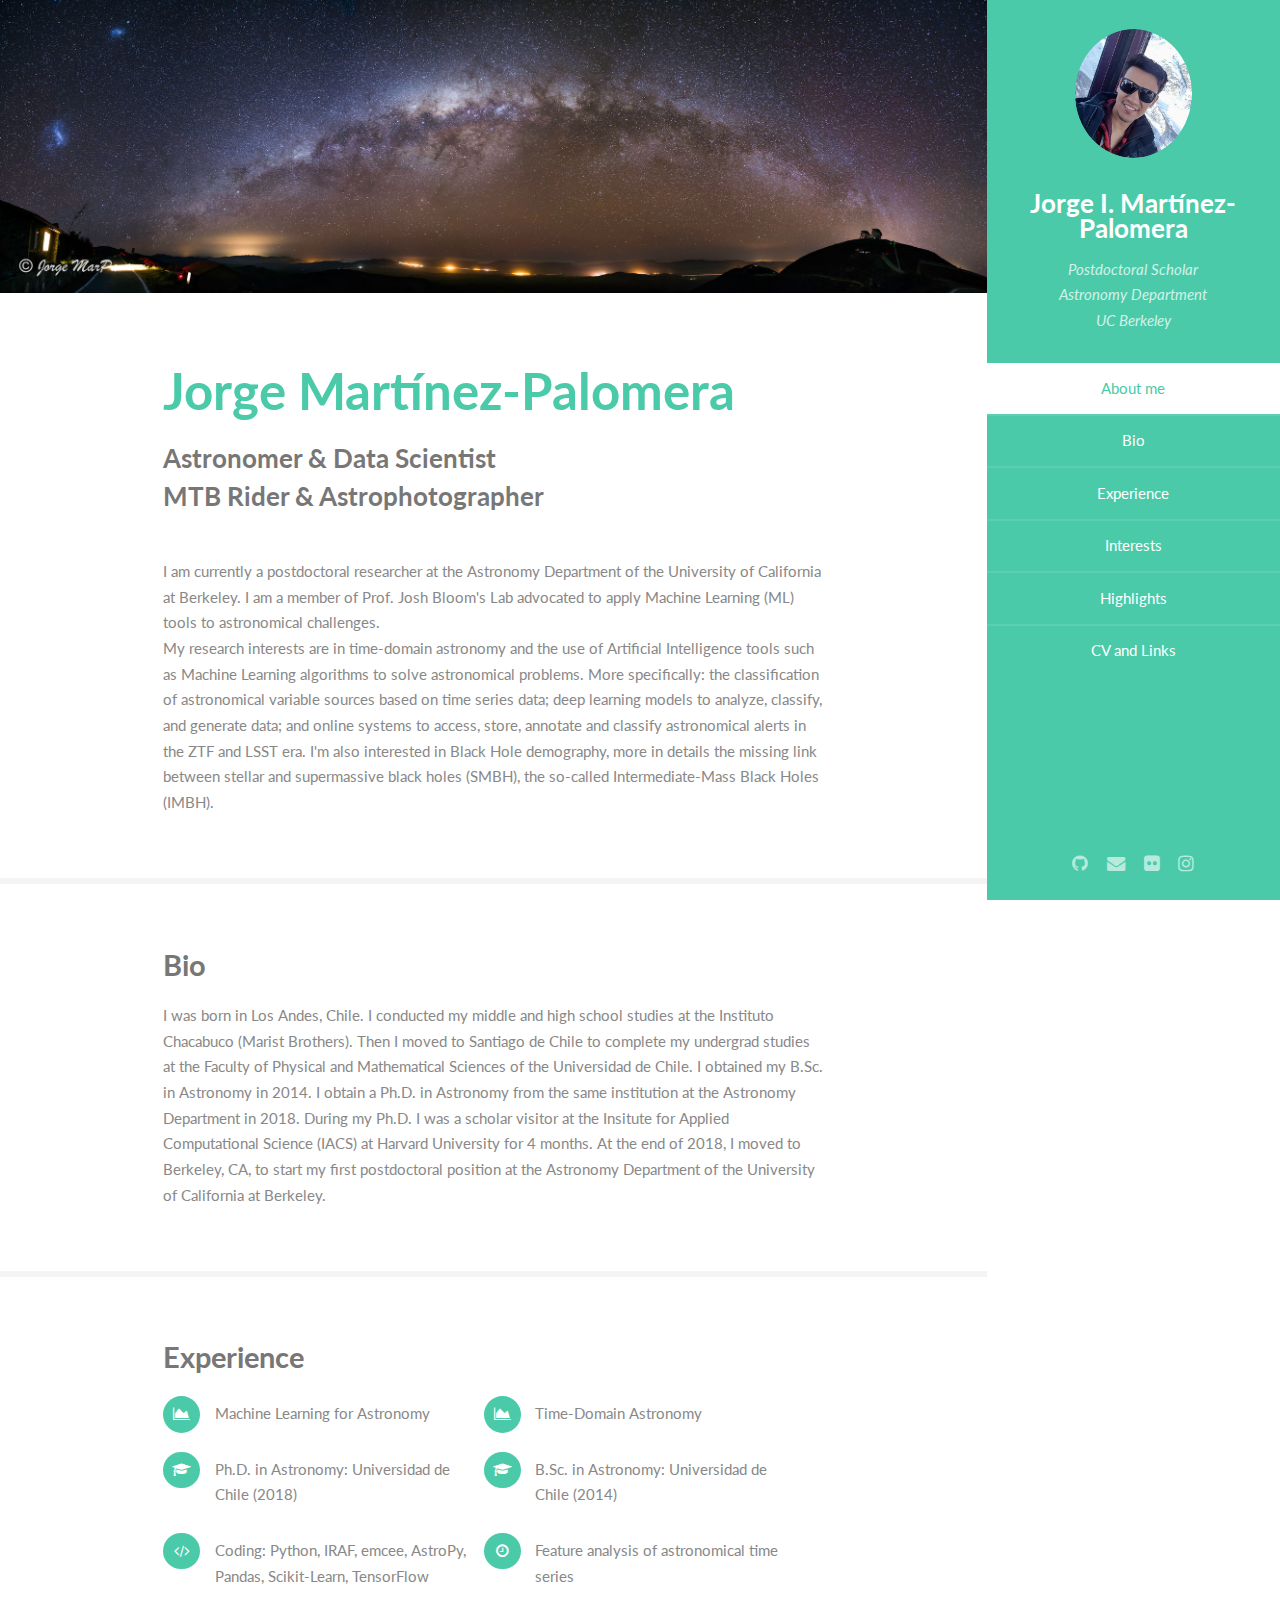
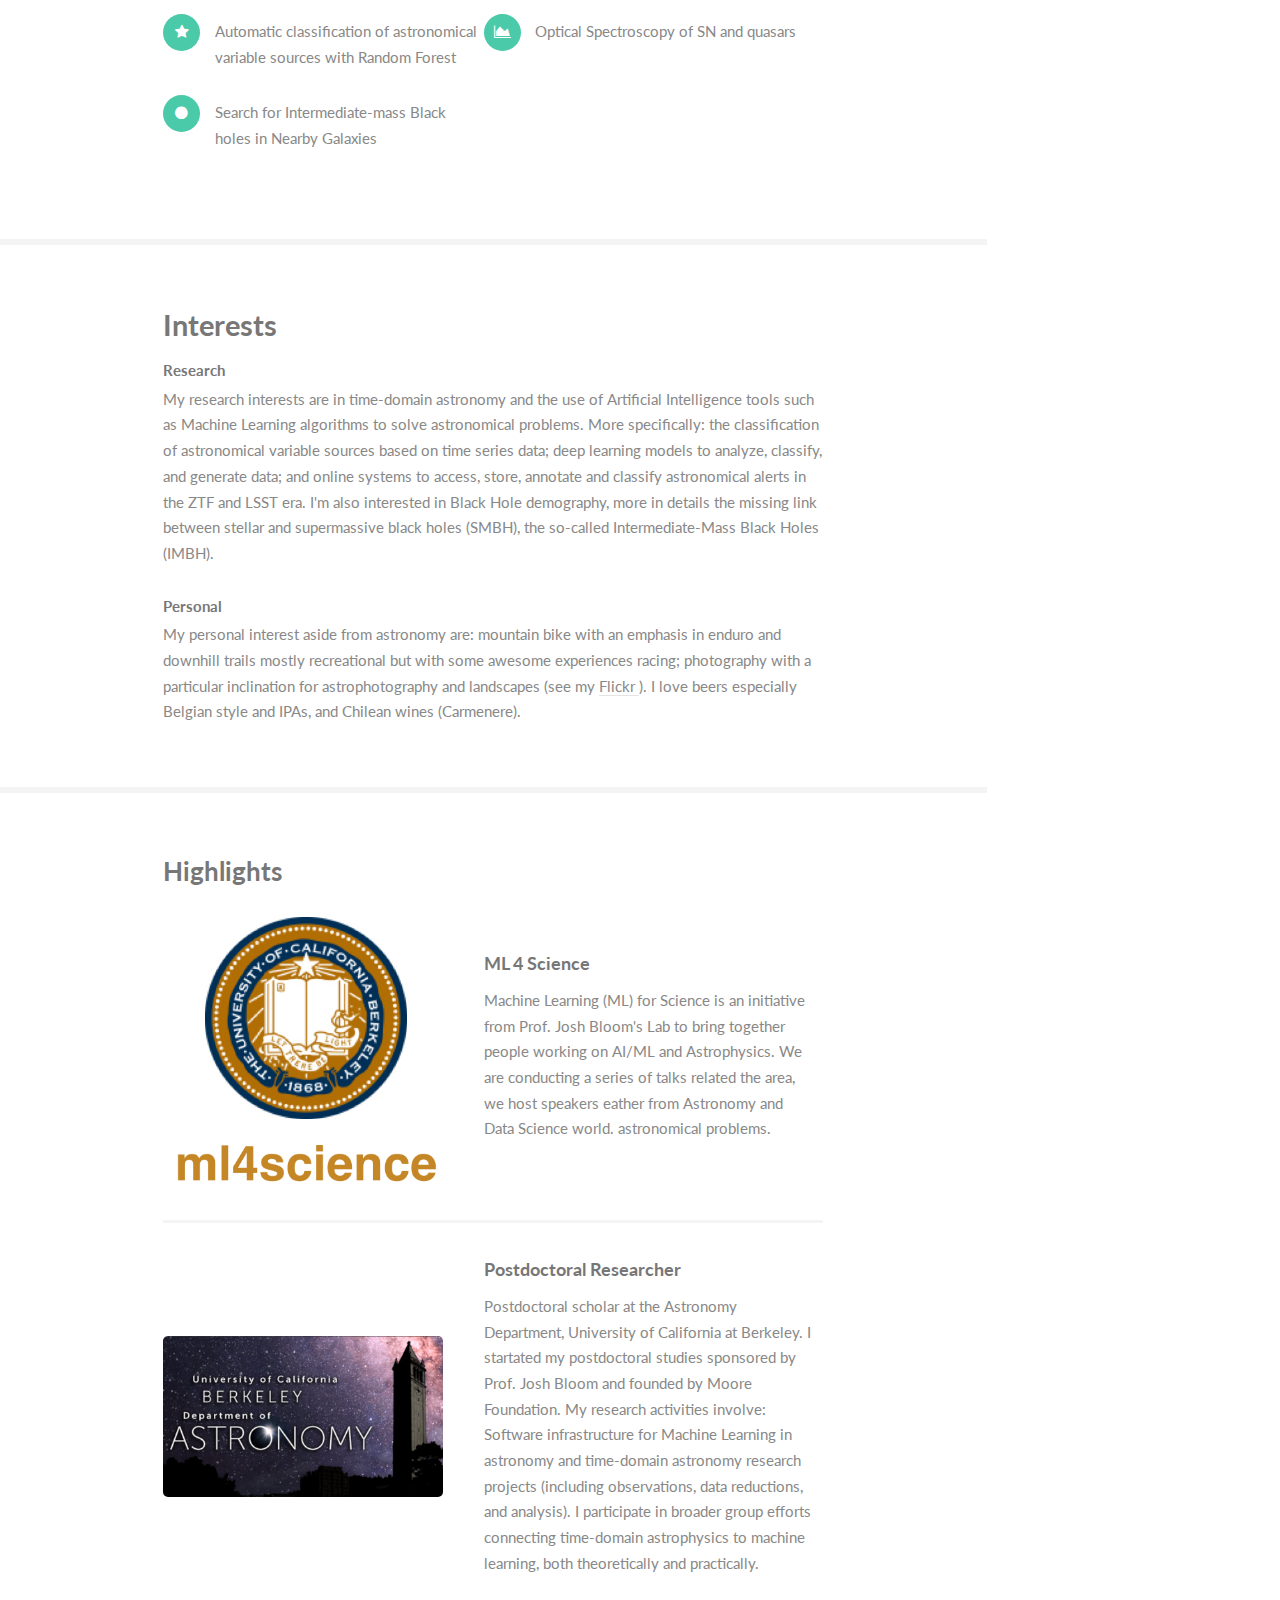
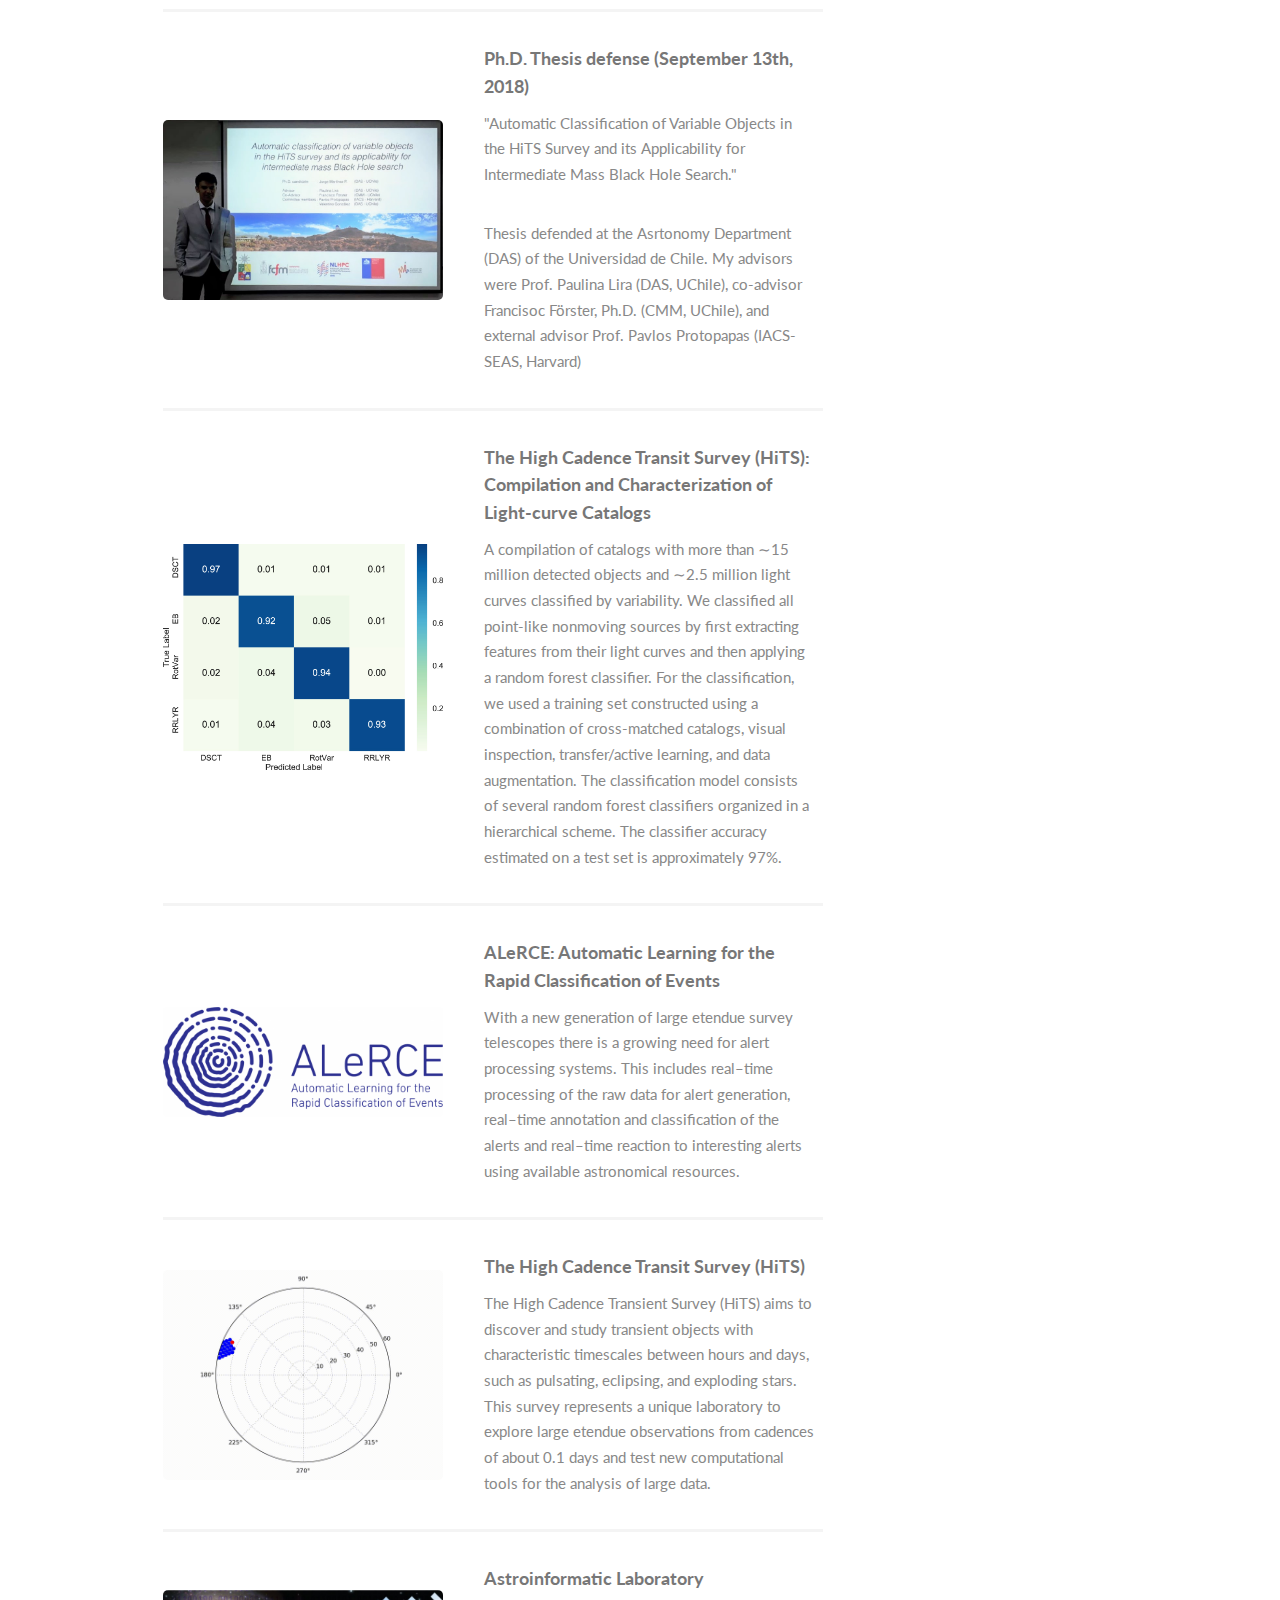
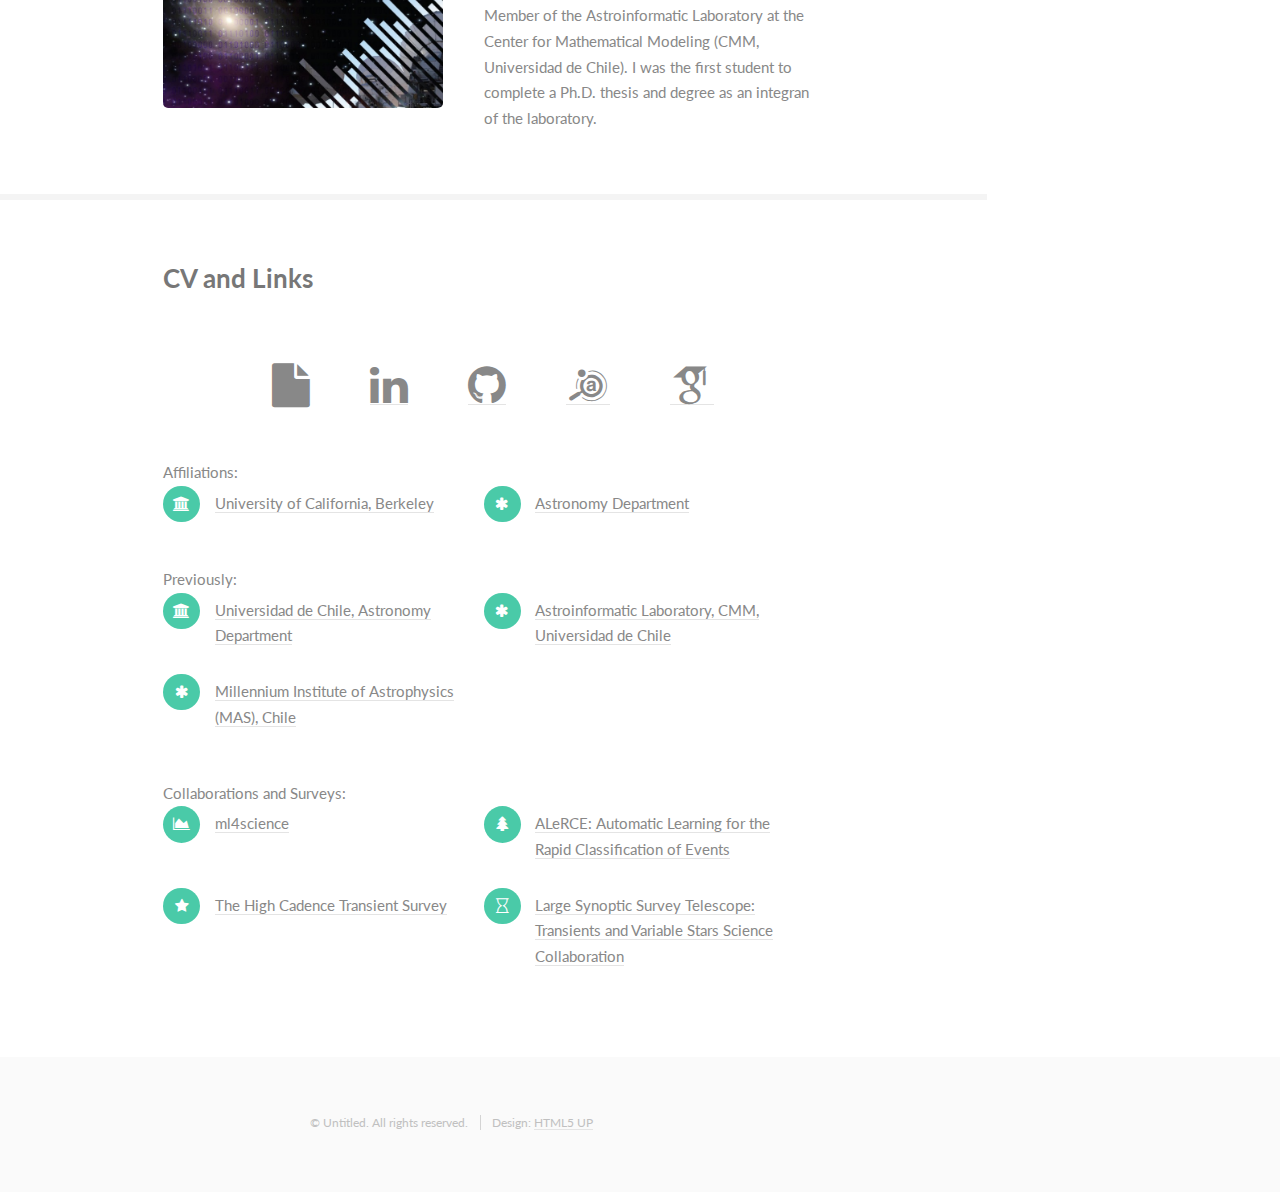
==== commit 55c009aa: "academicons and images added, major changes to main page" ====
--- a/index.html
+++ b/index.html
@@ -10,6 +10,7 @@
 		<meta charset="utf-8" />
 		<meta name="viewport" content="width=device-width, initial-scale=1, user-scalable=no" />
 		<link rel="stylesheet" href="assets/css/main.css" />
+		<link rel="stylesheet" href="./academicons-1.8.0/css/academicons.css"/>
 	</head>
 	<body class="is-preload">
 
@@ -25,19 +26,22 @@
 				</header>
 				<nav id="nav">
 					<ul>
-						<li><a href="#one" class="active">About</a></li>
-						<li><a href="#two">Things I Can Do</a></li>
-						<li><a href="#three">A Few Accomplishments</a></li>
-						<li><a href="#four">Contact</a></li>
+						<li><a href="#about" class="active">About me</a></li>
+						<li><a href="#bio">Bio</a></li>
+						<li><a href="#experience">Experience</a></li>
+						<li><a href="#interests">Interests</a></li>
+						<li><a href="#hightlights">Highlights</a></li>
+						<li><a href="#links">CV and Links</a></li>
 					</ul>
 				</nav>
 				<footer>
 					<ul class="icons">
-						<li><a href="#" class="icon fa-twitter"><span class="label">Twitter</span></a></li>
-						<li><a href="#" class="icon fa-facebook"><span class="label">Facebook</span></a></li>
-						<li><a href="#" class="icon fa-instagram"><span class="label">Instagram</span></a></li>
-						<li><a href="#" class="icon fa-github"><span class="label">Github</span></a></li>
-						<li><a href="#" class="icon fa-envelope"><span class="label">Email</span></a></li>
+						<!-- <li><a href="#" class="icon fa-twitter"><span class="label">Twitter</span></a></li> -->
+						<!-- <li><a href="#" class="icon fa-facebook"><span class="label">Facebook</span></a></li> -->
+						<li><a href="https://github.com/jorgemarpa" class="icon fa-github"><span class="label">Github</span></a></li>
+						<li><a href="mailto:jorgemarpa@berkeley.edu" class="icon fa-envelope"><span class="label">Email</span></a></li>
+						<li><a href="https://www.flickr.com/photos/129543524@N03/" class="icon fa-flickr"><span class="label">Flickr</span></a></li>
+						<li><a href="https://www.instagram.com/jorgetil/" class="icon fa-instagram"><span class="label">Instagram</span></a></li>
 					</ul>
 				</footer>
 			</section>
@@ -49,69 +53,218 @@
 					<div id="main">
 
 						<!-- One -->
-							<section id="one">
+							<section id="about">
 								<div class="image main" data-position="center">
 									<img src="images/banner.jpg" alt="" />
 								</div>
 								<div class="container">
 									<header class="major">
-										<h2>Read Only</h2>
-										<p>Just an incredibly simple responsive site<br />
-										template freebie by <a href="http://html5up.net">HTML5 UP</a>.</p>
+										<h2>Jorge Martínez-Palomera</h2>
+										<p>Astronomer & Data Scientist <br />
+										   MTB Rider & Astrophotographer</p>
 									</header>
-									<p>Faucibus sed lobortis aliquam lorem blandit. Lorem eu nunc metus col. Commodo id in arcu ante lorem ipsum sed accumsan erat praesent faucibus commodo ac mi lacus. Adipiscing mi ac commodo. Vis aliquet tortor ultricies non ante erat nunc integer eu ante ornare amet commetus vestibulum blandit integer in curae ac faucibus integer non. Adipiscing cubilia elementum.</p>
+									<p>I am currently a postdoctoral researcher at the Astronomy Department of the University of California at Berkeley.
+										I am a member of Prof. Josh Bloom's Lab advocated to apply Machine Learning (ML) tools to astronomical challenges.<br />
+									 My research interests are in time-domain astronomy and the use of Artificial Intelligence tools such
+									 as Machine Learning algorithms to solve astronomical problems. More specifically:
+									 the classification of astronomical variable sources based on time series data;
+									 deep learning models to analyze, classify, and generate data;
+									 and online systems to access, store, annotate and classify astronomical alerts in the ZTF and LSST era.
+									 I'm also interested in Black Hole demography, more in details the missing link
+									 between stellar and supermassive black holes (SMBH), the so-called Intermediate-Mass Black Holes (IMBH).</p>
 								</div>
 							</section>
 
-						<!-- Two -->
-							<section id="two">
+							<!-- One -->
+								<section id="bio">
+									<div class="container">
+										<h2>Bio</h2>
+										<p>I was born in Los Andes, Chile. I conducted my middle and high school studies at the Instituto
+											Chacabuco (Marist Brothers). Then I moved to Santiago de Chile to complete my undergrad studies
+											at the Faculty of Physical and Mathematical Sciences of the Universidad de Chile.
+											I obtained my B.Sc. in Astronomy in 2014. I obtain a Ph.D. in Astronomy from the same
+											institution at the Astronomy Department in 2018. During my Ph.D. I was a scholar visitor at the
+											Insitute for Applied Computational Science (IACS) at Harvard University for 4 months.
+											At the end of 2018, I moved to Berkeley, CA, to start my first postdoctoral position at the
+											Astronomy Department of the University of California at Berkeley.</p>
+									</div>
+								</section>
+
+						<!-- Experience -->
+						<section id="experience">
+							<div class="container">
+								<h2>Experience</h2>
+								<!-- <p>any experience summary text</p> -->
+								<ul class="feature-icons">
+																			<li class="fa-area-chart">Machine Learning for Astronomy </li>
+																			<li class="fa-area-chart">Time-Domain Astronomy </li>
+																			<li class="fa-graduation-cap"> Ph.D. in Astronomy: Universidad de Chile (2018)</li>
+																			<li class="fa-graduation-cap"> B.Sc. in Astronomy: Universidad de Chile (2014)</li>
+																			<li class="fa-code"> Coding: Python, IRAF, emcee, AstroPy, Pandas, Scikit-Learn, TensorFlow </li>
+																			<li class="fa-clock-o"> Feature analysis of astronomical time series </li>
+																			<li class="fa-star">Automatic classification of astronomical variable sources with Random Forest </li>
+																			<li class="fa-area-chart">Optical Spectroscopy of SN and quasars</li>
+																			<li class="fa-circle">Search for Intermediate-mass Black holes in Nearby Galaxies</li>
+
+								</ul>
+							</div>
+						</section>
+
+						<!-- Interest -->
+							<section id="interests">
 								<div class="container">
-									<h3>Things I Can Do</h3>
-									<p>Integer eu ante ornare amet commetus vestibulum blandit integer in curae ac faucibus integer non. Adipiscing cubilia elementum integer lorem ipsum dolor sit amet.</p>
-									<ul class="feature-icons">
-										<li class="fa-code">Write all the code</li>
-										<li class="fa-cubes">Stack small boxes</li>
-										<li class="fa-book">Read books and stuff</li>
-										<li class="fa-coffee">Drink much coffee</li>
-										<li class="fa-bolt">Lightning bolt</li>
-										<li class="fa-users">Shadow clone technique</li>
-									</ul>
+									<h2>Interests</h2>
+									<h1>Research</h1>
+									<p>My research interests are in time-domain astronomy and the use of Artificial Intelligence
+										tools such as Machine Learning algorithms to solve astronomical problems.
+										More specifically: the classification of astronomical variable sources based on time series data;
+										deep learning models to analyze, classify, and generate data; and online systems to access,
+										store, annotate and classify astronomical alerts in the ZTF and LSST era.
+										I'm also interested in Black Hole demography, more in details the missing link between
+										stellar and supermassive black holes (SMBH), the so-called Intermediate-Mass Black Holes (IMBH).
+									</p>
+									<h1>Personal</h1>
+									<p>My personal interest aside from astronomy are: mountain bike with an emphasis in enduro
+										and downhill trails mostly recreational but with some awesome experiences racing;
+										photography with a particular inclination for astrophotography and landscapes
+										(see my <a href="https://www.flickr.com/photos/129543524@N03/">Flickr </a>).
+										I love beers especially Belgian style and IPAs, and Chilean wines (Carmenere).</p>
 								</div>
 							</section>
 
 						<!-- Three -->
-							<section id="three">
+							<section id="hightlights">
 								<div class="container">
-									<h3>A Few Accomplishments</h3>
-									<p>Integer eu ante ornare amet commetus vestibulum blandit integer in curae ac faucibus integer non. Adipiscing cubilia elementum integer. Integer eu ante ornare amet commetus.</p>
+									<h3>Highlights</h3>
 									<div class="features">
 										<article>
-											<a href="#" class="image"><img src="images/pic01.jpg" alt="" /></a>
+											<a href="https://www.ml4science.org/home"
+											   class="image"><img src="images/ml4sc.png" alt="" /></a>
 											<div class="inner">
-												<h4>Possibly broke spacetime</h4>
-												<p>Integer eu ante ornare amet commetus vestibulum blandit integer in curae ac faucibus integer adipiscing ornare amet.</p>
+												<h4>ML 4 Science</h4>
+												<p> Machine Learning (ML) for Science is an initiative from Prof. Josh Bloom's Lab
+													to bring together people working on AI/ML and Astrophysics. We are conducting a
+													series of talks related the area, we host speakers eather from Astronomy and Data Science world.
+													astronomical problems.
+												</p>
 											</div>
 										</article>
 										<article>
-											<a href="#" class="image"><img src="images/pic02.jpg" alt="" /></a>
+											<a href="https://astro.berkeley.edu/researcher-profile/3945714-jorge-martinez-palomera"
+											   class="image"><img src="images/ucb.png" alt="" /></a>
 											<div class="inner">
-												<h4>Terraformed a small moon</h4>
-												<p>Integer eu ante ornare amet commetus vestibulum blandit integer in curae ac faucibus integer adipiscing ornare amet.</p>
+												<h4>Postdoctoral Researcher</h4>
+												<p> Postdoctoral scholar at the Astronomy Department, University of California at Berkeley.
+													I startated my postdoctoral studies sponsored by Prof. Josh Bloom and founded by Moore Foundation.
+													My research activities involve: Software infrastructure for Machine Learning
+													in astronomy and time-domain astronomy research projects (including observations,
+													data reductions, and analysis). I participate in broader group efforts connecting time-domain
+													astrophysics to machine learning, both theoretically and practically.
+												</p>
 											</div>
 										</article>
 										<article>
-											<a href="#" class="image"><img src="images/pic03.jpg" alt="" /></a>
+											<a href="https://www.bibliotecadigital.uchile.cl/primo-explore/fulldisplay?docid=uchile_alma21182543250003936&context=L&vid=56UDC_INST&search_scope=uchile_scope&tab=uchile_tab&lang=es_CL"
+											   class="image"><img src="images/thesis.jpg" alt="" /></a>
 											<div class="inner">
-												<h4>Snapped dark matter in the wild</h4>
-												<p>Integer eu ante ornare amet commetus vestibulum blandit integer in curae ac faucibus integer adipiscing ornare amet.</p>
+												<h4>Ph.D. Thesis defense (September 13th, 2018)</h4>
+												<p> "Automatic Classification of Variable Objects in the HiTS Survey and its
+													Applicability for Intermediate Mass Black Hole Search."
+												</p>
+												<p>
+													Thesis defended at the Asrtonomy Department (DAS) of the Universidad de Chile.
+													My advisors were Prof. Paulina Lira (DAS, UChile), co-advisor Francisoc Förster, Ph.D. (CMM, UChile),
+													and external advisor Prof. Pavlos Protopapas (IACS-SEAS, Harvard)
+												</p>
+											</div>
+										</article>
+										<article>
+											<a href="https://ui.adsabs.harvard.edu/#abs/2018AJ....156..186M/abstract"
+											class="image"><img src="images/conf_matrix.jpg" alt="" /></a>
+											<div class="inner">
+												<h4>The High Cadence Transit Survey (HiTS): Compilation and Characterization of Light-curve Catalogs</h4>
+												<p>  A compilation of catalogs with more than
+													  ∼15 million detected objects and ∼2.5 million light curves classified by variability.
+														 We classified all point-like nonmoving sources by first extracting features from their light curves and
+														 then applying a random forest classifier. For the classification, we used a training set constructed
+														 using a combination of cross-matched catalogs, visual inspection, transfer/active learning, and data
+														 augmentation. The classification model consists of several random forest classifiers organized in a
+														 hierarchical scheme. The classifier accuracy estimated on a test set is approximately 97%. </p>
+											</div>
+										</article>
+										<article>
+											<a href="http://alerce.science/"
+											class="image"><img src="images/alerce.png" alt="" /></a>
+											<div class="inner">
+												<h4> ALeRCE: Automatic Learning for the Rapid Classification of Events</h4>
+												<p>  With a new generation of large etendue survey telescopes there is a growing need for
+													alert processing systems. This includes real–time processing of the raw data for alert
+													generation, real–time annotation and classification of the alerts and real–time reaction
+													to interesting alerts using available astronomical resources. </p>
+											</div>
+										</article>
+										<article>
+											<a href="http://astroinf.cmm.uchile.cl/the-high-cadence-transient-survey-hits-real-time-detection-of-transient-events/"
+											class="image"><img src="images/altaz2015a.gif" alt="" /></a>
+											<div class="inner">
+												<h4>The High Cadence Transit Survey (HiTS)</h4>
+												<p>  The High Cadence Transient Survey (HiTS) aims to discover and study transient
+													objects with characteristic timescales between hours and days, such as pulsating,
+													eclipsing, and exploding stars. This survey represents a unique laboratory to
+													explore large etendue observations from cadences of about 0.1 days and test
+													new computational tools for the analysis of large data. </p>
+											</div>
+										</article>
+										<article>
+											<a href="http://astroinf.cmm.uchile.cl/" class="image"><img src="images/cmm.png" alt="" /></a>
+											<div class="inner">
+												<h4>Astroinformatic Laboratory</h4>
+												<p>Member of the Astroinformatic Laboratory at the Center for Mathematical Modeling (CMM, Universidad de Chile).
+												I was the first student to complete a Ph.D. thesis and degree as an integran of the laboratory.</p>
 											</div>
 										</article>
 									</div>
 								</div>
 							</section>
 
+							<section id="links">
+	                             <div class="container">
+	                                 <h3>CV and Links</h3>
+	                                 <!-- <p>links</p> -->
+	                                 <ul class="feature-icons">
+	                                      <br /><br />
+	                                      <div style="text-align: center">
+	                                     <a href="CV_JMartinezPalomera_190207.pdf"><i class="icon fa-file fa-3x"></i></a>
+	                                     &nbsp; &nbsp; &nbsp; &nbsp; &nbsp; &nbsp; &nbsp;
+	                                     <a href="https://www.linkedin.com/in/jorge-i-martinez-palomera-99932317a/" ><i class="icon fa-linkedin fa-3x"></i></a>
+	                                     &nbsp; &nbsp; &nbsp; &nbsp; &nbsp; &nbsp; &nbsp;
+	                                     <a href="https://github.com/jorgemarpa" ><i  class="icon fa-github fa-3x"></i></a>
+	                                     &nbsp; &nbsp; &nbsp; &nbsp; &nbsp; &nbsp; &nbsp;
+	                                     <a href="https://ui.adsabs.harvard.edu/#search/q=orcid%3A0000-0002-7395-4935&sort=date+desc"> <i class="ai ai-ads ai-3x"></i></a>
+	                                     &nbsp; &nbsp; &nbsp; &nbsp; &nbsp; &nbsp; &nbsp;
+	                                     <a href="https://scholar.google.com/citations?user=UkaYbpkAAAAJ&hl=en&authuser=1"><i class="ai ai-google-scholar ai-3x"></i></a>
+	                                     </div>
+	                                     <br /><br />
+	                                     Affiliations:<br />
+	                                     <li class="fa-university"> <a href="">University of California, Berkeley</a> </li>
+	                                     <li class="fa-asterisk"> <a href="bccp.berkeley.edu">Astronomy Department</a> </li>
+	                                     <br /><br />
+	                                     Previously:<br />
+	                                     <li class="fa-university"> <a href="http://www.das.uchile.cl/web_en/index.html">Universidad de Chile, Astronomy Department</a> </li>
+	                                     <li class="fa-asterisk"> <a href="http://astroinf.cmm.uchile.cl/">Astroinformatic Laboratory, CMM, Universidad de Chile</a> </li>
+																			 <li class="fa-asterisk"> <a href="http://www.astrofisicamas.cl/en/">Millennium Institute of Astrophysics (MAS), Chile</a> </li>
+	                                     <br /><br />
+	                                     Collaborations and Surveys:<br />
+	                                     <li class="fa-area-chart"> <a href="https://www.ml4science.org/home">ml4science</a> </li>
+																			 <li class="fa-tree"> <a href="http://alerce.science/">ALeRCE: Automatic Learning for the Rapid Classification of Events</a> </li>
+	                                     <li class="fa-star"> <a href="http://astroinf.cmm.uchile.cl/the-high-cadence-transient-survey-hits-real-time-detection-of-transient-events/">The High Cadence Transient Survey</a> </li>
+	                                     <li class="fa-hourglass-o"> <a href="https://lsst-tvssc.github.io/">Large Synoptic Survey Telescope: Transients and Variable Stars Science Collaboration</a> <br />
+	                                 </ul>
+	                             </div>
+	                         </section>
+
 						<!-- Four -->
-							<section id="four">
+							<!-- <section id="four">
 								<div class="container">
 									<h3>Contact Me</h3>
 									<p>Integer eu ante ornare amet commetus vestibulum blandit integer in curae ac faucibus integer non. Adipiscing cubilia elementum integer. Integer eu ante ornare amet commetus.</p>
@@ -130,15 +283,15 @@
 										</div>
 									</form>
 								</div>
-							</section>
+							</section> -->
 
 						<!-- Five -->
-						<!--
-							<section id="five">
+
+							<!-- <section id="five">
 								<div class="container">
-									<h3>Elements</h3>
-
-									<section>
+									<h3>Elements</h3> -->
+
+									<!-- <section>
 										<h4>Text</h4>
 										<p>This is <b>bold</b> and this is <strong>strong</strong>. This is <i>italic</i> and this is <em>emphasized</em>.
 										This is <sup>superscript</sup> text and this is <sub>subscript</sub> text.
@@ -148,12 +301,18 @@
 											<h4>Heading with a Subtitle</h4>
 											<p>Lorem ipsum dolor sit amet nullam id egestas urna aliquam</p>
 										</header>
-										<p>Nunc lacinia ante nunc ac lobortis. Interdum adipiscing gravida odio porttitor sem non mi integer non faucibus ornare mi ut ante amet placerat aliquet. Volutpat eu sed ante lacinia sapien lorem accumsan varius montes viverra nibh in adipiscing blandit tempus accumsan.</p>
+										<p>Nunc lacinia ante nunc ac lobortis. Interdum adipiscing gravida odio porttitor
+											sem non mi integer non faucibus ornare mi ut ante amet placerat aliquet.
+											Volutpat eu sed ante lacinia sapien lorem accumsan varius montes viverra
+											nibh in adipiscing blandit tempus accumsan.</p>
 										<header>
 											<h5>Heading with a Subtitle</h5>
 											<p>Lorem ipsum dolor sit amet nullam id egestas urna aliquam</p>
 										</header>
-										<p>Nunc lacinia ante nunc ac lobortis. Interdum adipiscing gravida odio porttitor sem non mi integer non faucibus ornare mi ut ante amet placerat aliquet. Volutpat eu sed ante lacinia sapien lorem accumsan varius montes viverra nibh in adipiscing blandit tempus accumsan.</p>
+										<p>Nunc lacinia ante nunc ac lobortis. Interdum adipiscing gravida odio porttitor
+											sem non mi integer non faucibus ornare mi ut ante amet placerat aliquet.
+											Volutpat eu sed ante lacinia sapien lorem accumsan varius montes viverra nibh
+											in adipiscing blandit tempus accumsan.</p>
 										<hr />
 										<h2>Heading Level 2</h2>
 										<h3>Heading Level 3</h3>
@@ -162,20 +321,22 @@
 										<h6>Heading Level 6</h6>
 										<hr />
 										<h5>Blockquote</h5>
-										<blockquote>Fringilla nisl. Donec accumsan interdum nisi, quis tincidunt felis sagittis eget tempus euismod. Vestibulum ante ipsum primis in faucibus vestibulum. Blandit adipiscing eu felis iaculis volutpat ac adipiscing accumsan faucibus. Vestibulum ante ipsum primis in faucibus lorem ipsum dolor sit amet nullam adipiscing eu felis.</blockquote>
+										<blockquote>Fringilla nisl. Donec accumsan interdum nisi, quis tincidunt felis sagittis eget tempus euismod.
+											Vestibulum ante ipsum primis in faucibus vestibulum. Blandit adipiscing eu felis iaculis volutpat
+											ac adipiscing accumsan faucibus. Vestibulum ante ipsum primis in faucibus lorem ipsum dolor sit
+											amet nullam adipiscing eu felis.</blockquote>
 										<h5>Preformatted</h5>
 										<pre><code>i = 0;
-
 while (!deck.isInOrder()) {
     print 'Iteration ' + i;
     deck.shuffle();
     i++;
-}
+    }
 
 print 'It took ' + i + ' iterations to sort the deck.';</code></pre>
-									</section>
-
-									<section>
+									</section> -->
+
+									<!-- <section>
 										<h4>Lists</h4>
 										<div class="row">
 											<div class="col-6 col-12-xsmall">
@@ -254,9 +415,9 @@
 												</ul>
 											</div>
 										</div>
-									</section>
-
-									<section>
+									</section> -->
+
+									<!-- <section>
 										<h4>Table</h4>
 										<h5>Default</h5>
 										<div class="table-wrapper">
@@ -349,9 +510,9 @@
 												</tfoot>
 											</table>
 										</div>
-									</section>
-
-									<section>
+									</section> -->
+
+									<!-- <section>
 										<h4>Buttons</h4>
 										<ul class="actions">
 											<li><a href="#" class="button primary">Primary</a></li>
@@ -383,9 +544,9 @@
 											<li><span class="button disabled">Default</span></li>
 											<li><span class="button alt disabled">Alternate</span></li>
 										</ul>
-									</section>
-
-									<section>
+									</section> -->
+
+									<!-- <section>
 										<h4>Form</h4>
 										<form method="post" action="#">
 											<div class="row gtr-uniform">
@@ -435,9 +596,9 @@
 												</div>
 											</div>
 										</form>
-									</section>
-
-									<section>
+									</section> -->
+
+									<!-- <section>
 										<h4>Image</h4>
 										<h5>Fit</h5>
 										<span class="image fit"><img src="images/banner.jpg" alt="" /></span>
@@ -455,13 +616,27 @@
 											</div>
 										</div>
 										<h5>Left &amp; Right</h5>
-										<p><span class="image left"><img src="images/avatar.jpg" alt="" /></span>Fringilla nisl. Donec accumsan interdum nisi, quis tincidunt felis sagittis eget. tempus euismod. Vestibulum ante ipsum primis in faucibus vestibulum. Blandit adipiscing eu felis iaculis volutpat ac adipiscing accumsan eu faucibus. Integer ac pellentesque praesent tincidunt felis sagittis eget. tempus euismod. Vestibulum ante ipsum primis in faucibus vestibulum. Blandit adipiscing eu felis iaculis volutpat ac adipiscing accumsan eu faucibus. Integer ac pellentesque praesent. Donec accumsan interdum nisi, quis tincidunt felis sagittis eget. tempus euismod. Vestibulum ante ipsum primis in faucibus vestibulum. Blandit adipiscing eu felis iaculis volutpat ac adipiscing accumsan eu faucibus. Integer ac pellentesque praesent tincidunt felis sagittis eget. tempus euismod. Vestibulum ante ipsum primis in faucibus vestibulum. Blandit adipiscing eu felis iaculis volutpat ac adipiscing accumsan eu faucibus. Integer ac pellentesque praesent.</p>
-										<p><span class="image right"><img src="images/avatar.jpg" alt="" /></span>Fringilla nisl. Donec accumsan interdum nisi, quis tincidunt felis sagittis eget. tempus euismod. Vestibulum ante ipsum primis in faucibus vestibulum. Blandit adipiscing eu felis iaculis volutpat ac adipiscing accumsan eu faucibus. Integer ac pellentesque praesent tincidunt felis sagittis eget. tempus euismod. Vestibulum ante ipsum primis in faucibus vestibulum. Blandit adipiscing eu felis iaculis volutpat ac adipiscing accumsan eu faucibus. Integer ac pellentesque praesent. Donec accumsan interdum nisi, quis tincidunt felis sagittis eget. tempus euismod. Vestibulum ante ipsum primis in faucibus vestibulum. Blandit adipiscing eu felis iaculis volutpat ac adipiscing accumsan eu faucibus. Integer ac pellentesque praesent tincidunt felis sagittis eget. tempus euismod. Vestibulum ante ipsum primis in faucibus vestibulum. Blandit adipiscing eu felis iaculis volutpat ac adipiscing accumsan eu faucibus. Integer ac pellentesque praesent.</p>
-									</section>
+										<p><span class="image left"><img src="images/avatar.jpg" alt="" /></span>Fringilla nisl. Donec accumsan interdum nisi,
+										quis tincidunt felis sagittis eget. tempus euismod. Vestibulum ante ipsum primis in faucibus vestibulum.
+										Blandit adipiscing eu felis iaculis volutpat ac adipiscing accumsan eu faucibus. Integer ac pellentesque
+										praesent tincidunt felis sagittis eget. tempus euismod. Vestibulum ante ipsum primis in faucibus vestibulum.
+										Blandit adipiscing eu felis iaculis volutpat ac adipiscing accumsan eu faucibus. Integer ac pellentesque praesent.
+										Donec accumsan interdum nisi, quis tincidunt felis sagittis eget. tempus euismod.
+										Vestibulum ante ipsum primis in faucibus vestibulum. Blandit adipiscing eu felis iaculis volutpat ac
+										adipiscing accumsan eu faucibus. Integer ac pellentesque praesent tincidunt felis sagittis eget. tempus euismod. V
+										estibulum ante ipsum primis in faucibus vestibulum. Blandit adipiscing eu felis iaculis volutpat ac
+										adipiscing accumsan eu faucibus. Integer ac pellentesque praesent.</p>
+										<p><span class="image right"><img src="images/avatar.jpg" alt="" /></span>Fringilla nisl. Donec accumsan interdum nisi,
+										quis tincidunt felis sagittis eget. tempus euismod. Vestibulum ante ipsum primis in faucibus vestibulum.
+										Blandit adipiscing eu felis iaculis volutpat ac adipiscing accumsan eu faucibus.
+										Integer ac pellentesque praesent tincidunt felis sagittis eget. tempus euismod. Vestibulum ante ipsum primis in faucibus vestibulum. Blandit adipiscing eu felis iaculis volutpat ac adipiscing accumsan eu faucibus. Integer ac pellentesque praesent. Donec accumsan interdum nisi, quis tincidunt felis sagittis eget. tempus euismod. Vestibulum ante ipsum primis in faucibus vestibulum. Blandit adipiscing eu felis iaculis volutpat ac adipiscing accumsan eu faucibus. Integer ac pellentesque praesent tincidunt felis sagittis eget. tempus euismod. Vestibulum
+										ante ipsum primis in faucibus vestibulum. Blandit adipiscing eu felis iaculis volutpat ac adipiscing accumsan eu faucibus.
+										Integer ac pellentesque praesent.</p>
+									</section> -->
 
 								</div>
 							</section>
-						-->
+
 
 					</div>
 
--- a/academicons-1.8.0/css/academicons.css
+++ b/academicons-1.8.0/css/academicons.css
@@ -0,0 +1,327 @@
+/*
+ *  Academicons 1.8.0 by James Walsh - https://github.com/jpswalsh
+ *  Fonts generated using the IcoMoon app - http://icomoon.io/app
+ *  Square icons designed to be used alongside Font Awesome square icons - https://fortawesome.github.io/Font-Awesome/
+ *  Licenses - Font: SIL OFL 1.1, CSS: MIT License
+ */
+@font-face {
+    font-family: 'Academicons';
+    src:url('../fonts/academicons.eot?v=1.8.0');
+    src:url('../fonts/academicons.eot?v=1.8.0') format('embedded-opentype'),
+        url('../fonts/academicons.ttf?v=1.8.0') format('truetype'),
+        url('../fonts/academicons.woff?v=1.8.0') format('woff'),
+        url('../fonts/academicons.svg?v=1.8.0#academicons') format('svg');
+    font-weight: normal;
+    font-style: normal;
+}
+.ai {
+	display:inline-block;
+	font:normal normal normal 14px/1 Academicons;
+	font-size:inherit;
+	text-rendering:auto;
+	-webkit-font-smoothing:antialiased;
+	-moz-osx-font-smoothing:grayscale;
+}
+.ai-academia:before {
+  content: "\e800";
+}
+.ai-academia-square:before {
+  content: "\e801";
+}
+.ai-acclaim:before {
+  content: "\e802";
+}
+.ai-acclaim-square:before {
+  content: "\e803";
+}
+.ai-acm:before {
+  content: "\e804";
+}
+.ai-acm-square:before {
+  content: "\e805";
+}
+.ai-ads:before {
+  content: "\e806";
+}
+.ai-ads-square:before {
+  content: "\e807";
+}
+.ai-arxiv:before {
+  content: "\e808";
+}
+.ai-arxiv-square:before {
+  content: "\e809";
+}
+.ai-biorxiv:before {
+  content: "\e810";
+}
+.ai-biorxiv-square:before {
+  content: "\e811";
+}
+.ai-ceur:before {
+  content: "\e812";
+}
+.ai-ceur-box:before {
+  content: "\e813";
+}
+.ai-courser:before {
+  content: "\e814";
+}
+.ai-courser-square:before {
+  content: "\e815";
+}
+.ai-dataverse:before {
+  content: "\e816";
+}
+.ai-dataverse-box:before {
+  content: "\e817";
+}
+.ai-dblp:before {
+  content: "\e818";
+}
+.ai-dblp-square:before {
+  content: "\e819";
+}
+.ai-depsy:before {
+  content: "\e820";
+}
+.ai-depsy-square:before {
+  content: "\e821";
+}
+.ai-doi:before {
+  content: "\e822";
+}
+.ai-doi-square:before {
+  content: "\e823";
+}
+.ai-dryad:before {
+  content: "\e824";
+}
+.ai-dryad-square:before {
+  content: "\e825";
+}
+.ai-figshare:before {
+  content: "\e826";
+}
+.ai-figshare-square:before {
+  content: "\e827";
+}
+.ai-google-scholar:before {
+  content: "\e828";
+}
+.ai-google-scholar-square:before {
+  content: "\e829";
+}
+.ai-ieee:before {
+  content: "\e830";
+}
+.ai-ieee-square:before {
+  content: "\e831";
+}
+.ai-impactstory:before {
+  content: "\e832";
+}
+.ai-impactstory-square:before {
+  content: "\e833";
+}
+.ai-inspire:before {
+  content: "\e834";
+}
+.ai-inspire-square:before {
+  content: "\e835";
+}
+.ai-mendeley:before {
+  content: "\e836";
+}
+.ai-mendeley-square:before {
+  content: "\e837";
+}
+.ai-open-access:before {
+  content: "\e838";
+}
+.ai-open-access-square:before {
+  content: "\e839";
+}
+.ai-orcid:before {
+  content: "\e840";
+}
+.ai-orcid-square:before {
+  content: "\e841";
+}
+.ai-osf:before {
+  content: "\e842";
+}
+.ai-osf-square:before {
+  content: "\e843";
+}
+.ai-overleaf:before {
+  content: "\e844";
+}
+.ai-overleaf-square:before {
+  content: "\e845";
+}
+.ai-philpapers:before {
+  content: "\e846";
+}
+.ai-philpapers-square:before {
+  content: "\e847";
+}
+.ai-piazza:before {
+  content: "\e848";
+}
+.ai-piazza-square:before {
+  content: "\e849";
+}
+.ai-publons:before {
+  content: "\e850";
+}
+.ai-publons-square:before {
+  content: "\e851";
+}
+.ai-pubmed:before {
+  content: "\e852";
+}
+.ai-pubmed-square:before {
+  content: "\e853";
+}
+.ai-researchgate:before {
+  content: "\e854";
+}
+.ai-researchgate-square:before {
+  content: "\e855";
+}
+.ai-scirate:before {
+  content: "\e856";
+}
+.ai-scirate-square:before {
+  content: "\e857";
+}
+.ai-springer:before {
+  content: "\e858";
+}
+.ai-springer-square:before {
+  content: "\e859";
+}
+.ai-zotero:before {
+  content: "\e860";
+}
+.ai-zotero-square:before {
+  content: "\e861";
+}
+/*  Duplication of the FontAwesome style classes using 'ai' in place of 'fa'. */
+.ai-lg {
+  font-size: 1.33333333em;
+  line-height: 0.75em;
+  vertical-align: -15%;
+}
+.ai-2x {
+  font-size: 2em;
+}
+.ai-3x {
+  font-size: 3em;
+}
+.ai-4x {
+  font-size: 4em;
+}
+.ai-5x {
+  font-size: 5em;
+}
+.ai-fw {
+  width: 1.28571429em;
+  text-align: center;
+}
+.ai-ul {
+  padding-left: 0;
+  margin-left: 2.14285714em;
+  list-style-type: none;
+}
+.ai-ul > li {
+  position: relative;
+}
+.ai-li {
+  position: absolute;
+  left: -2.14285714em;
+  width: 2.14285714em;
+  top: 0.14285714em;
+  text-align: center;
+}
+.ai-li.fa-lg {
+  left: -1.85714286em;
+}
+.ai-border {
+  padding: .2em .25em .15em;
+  border: solid 0.08em #eeeeee;
+  border-radius: .1em;
+}
+.ai-pull-left {
+  float: left;
+}
+.ai-pull-right {
+  float: right;
+}
+.ai.fa-pull-left {
+  margin-right: .3em;
+}
+.ai.fa-pull-right {
+  margin-left: .3em;
+}
+/*  
+ *  Repeat of the FontAwesome style classes to prevent override if academicons.css
+ *  is called after font-awesome.css.
+ */
+.fa-lg {
+  font-size: 1.33333333em;
+  line-height: 0.75em;
+  vertical-align: -15%;
+}
+.fa-2x {
+  font-size: 2em;
+}
+.fa-3x {
+  font-size: 3em;
+}
+.fa-4x {
+  font-size: 4em;
+}
+.fa-5x {
+  font-size: 5em;
+}
+.fa-fw {
+  width: 1.28571429em;
+  text-align: center;
+}
+.fa-ul {
+  padding-left: 0;
+  margin-left: 2.14285714em;
+  list-style-type: none;
+}
+.fa-ul > li {
+  position: relative;
+}
+.fa-li {
+  position: absolute;
+  left: -2.14285714em;
+  width: 2.14285714em;
+  top: 0.14285714em;
+  text-align: center;
+}
+.fa-li.fa-lg {
+  left: -1.85714286em;
+}
+.fa-border {
+  padding: .2em .25em .15em;
+  border: solid 0.08em #eeeeee;
+  border-radius: .1em;
+}
+.fa-pull-left {
+  float: left;
+}
+.fa-pull-right {
+  float: right;
+}
+.fa.fa-pull-left {
+  margin-right: .3em;
+}
+.fa.fa-pull-right {
+  margin-left: .3em;
+}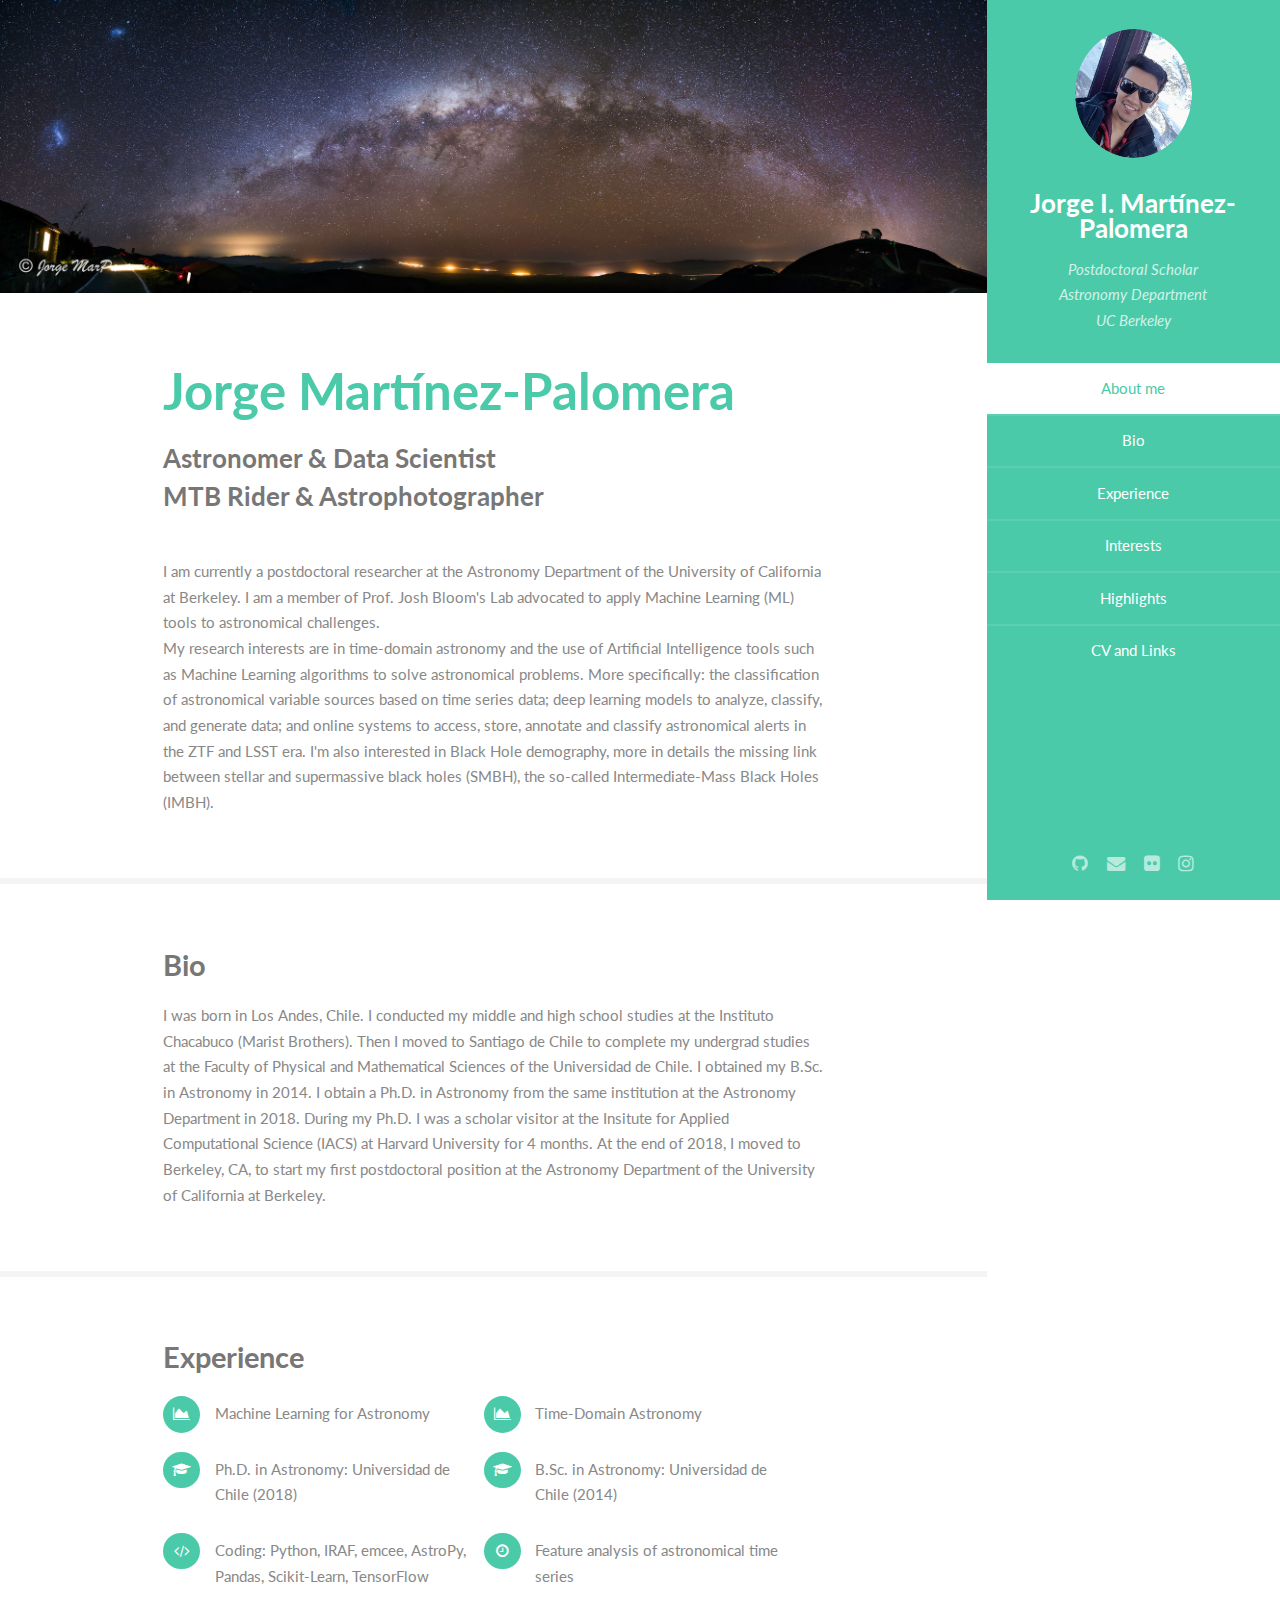
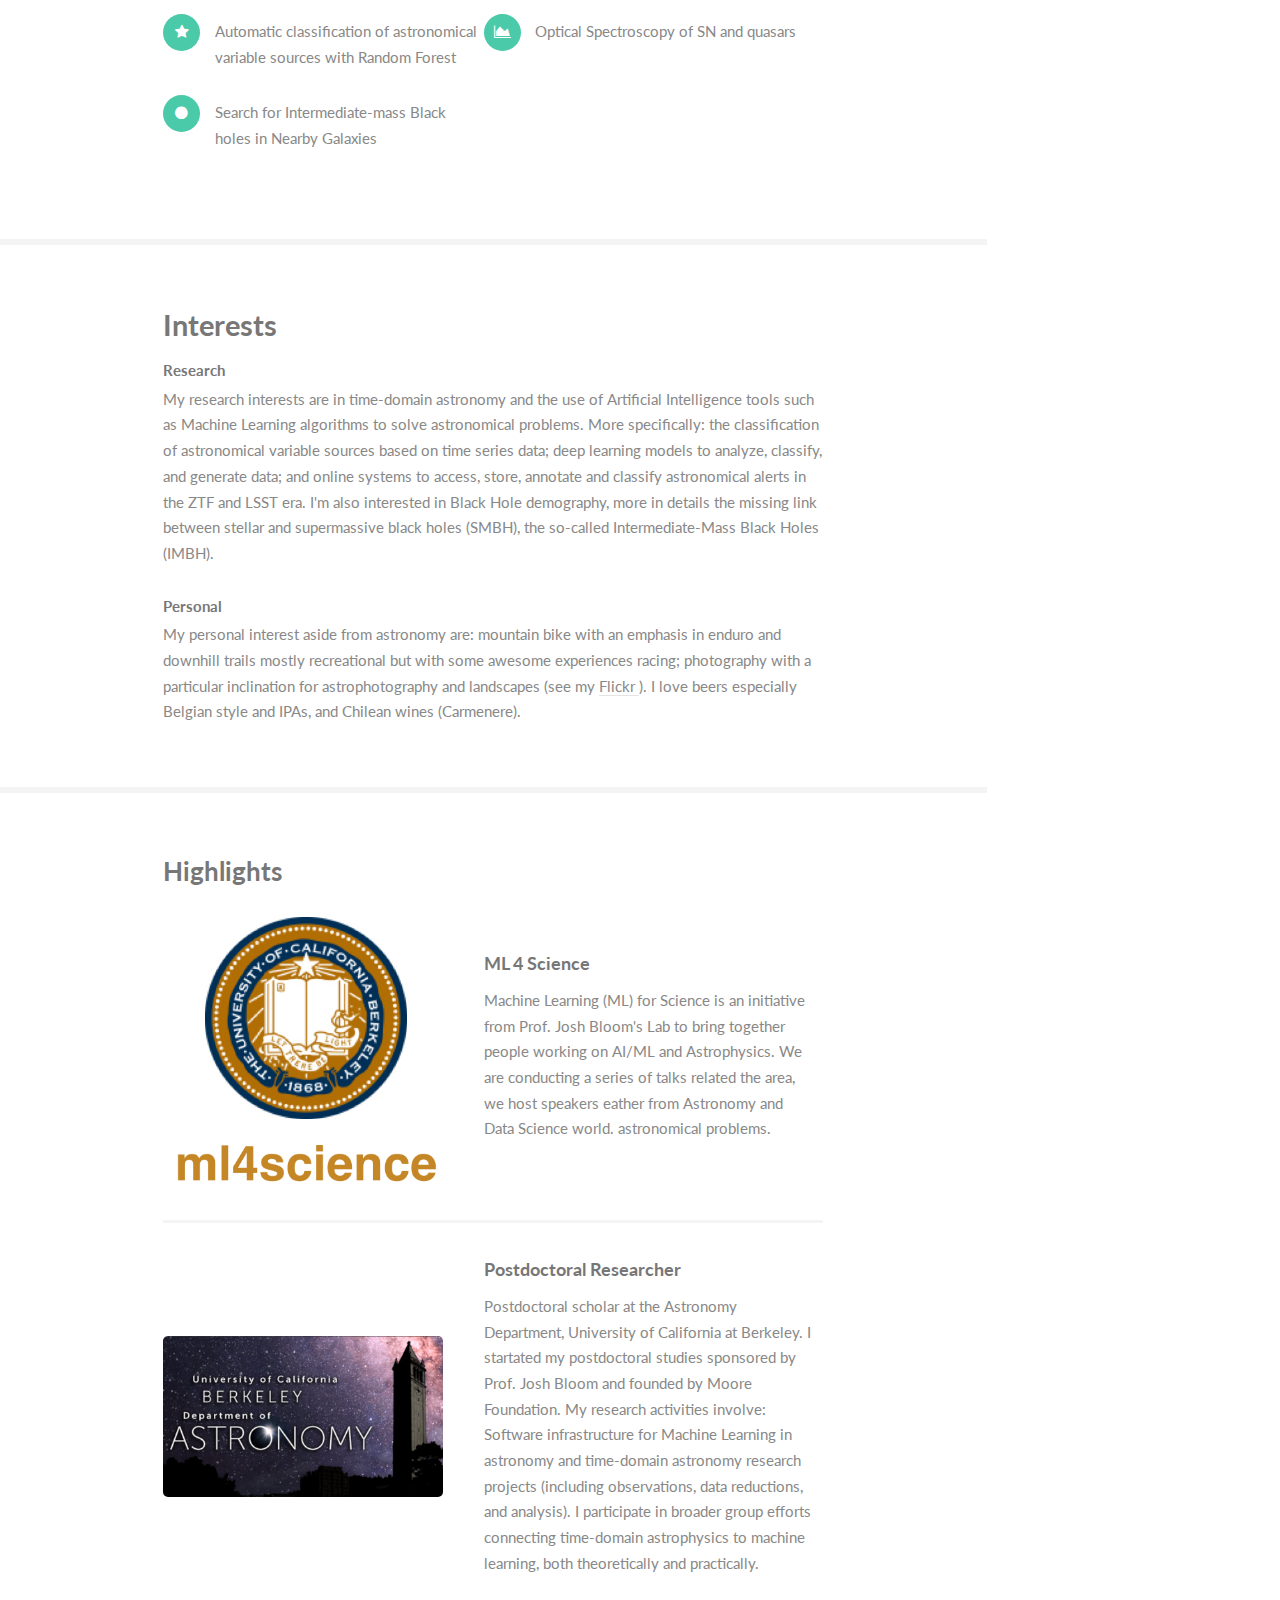
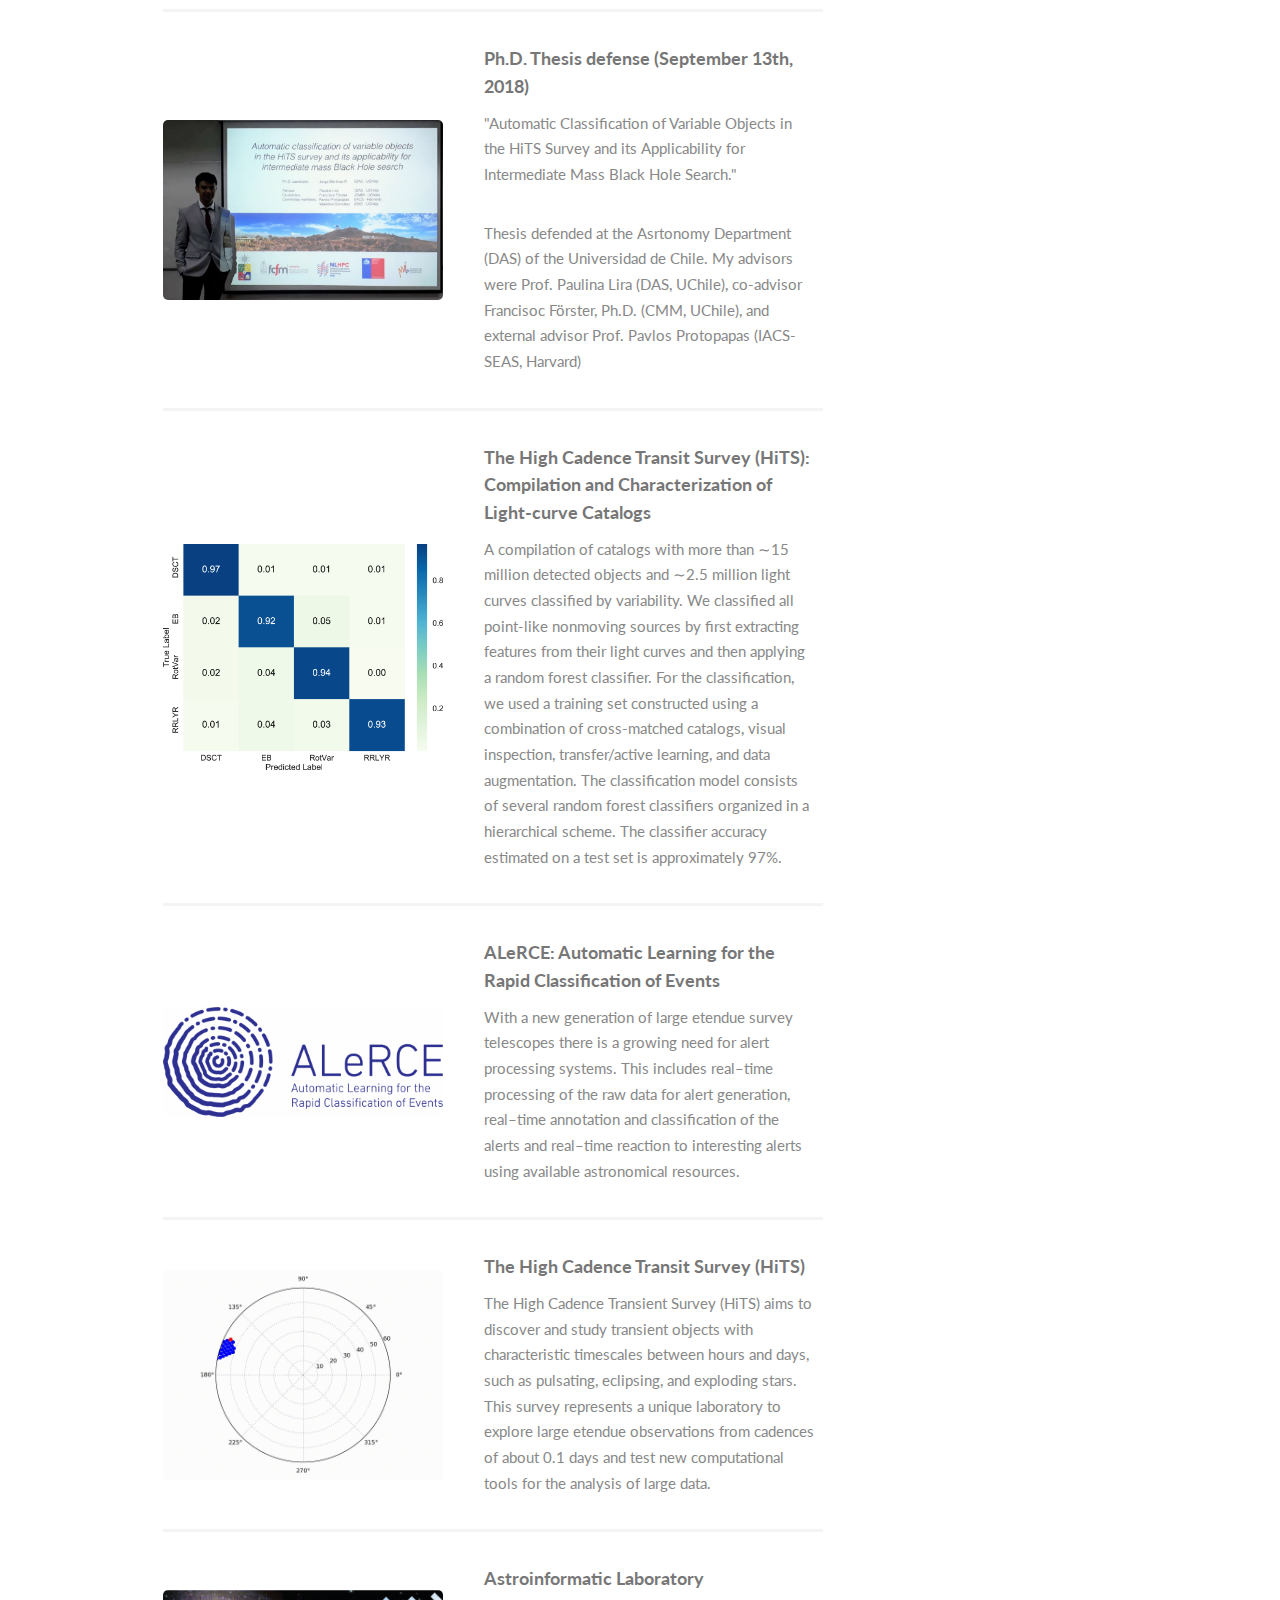
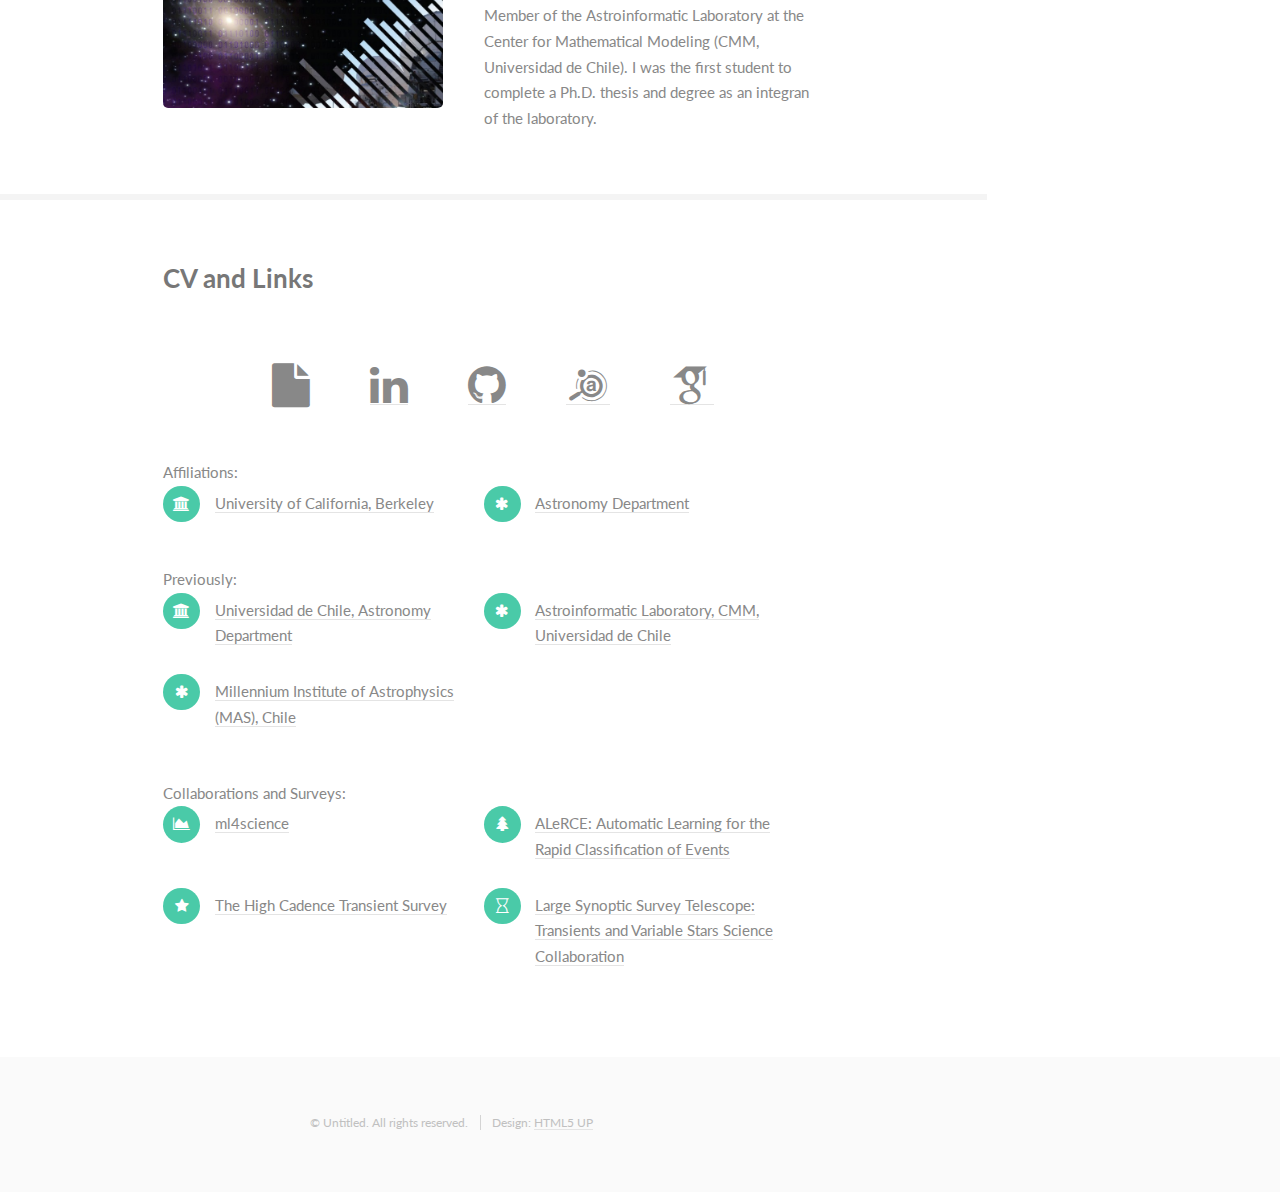
==== commit b022fe62: "remove unecesary files" ====
--- a/index.html
+++ b/index.html
@@ -55,7 +55,7 @@
 						<!-- One -->
 							<section id="about">
 								<div class="image main" data-position="center">
-									<img src="images/banner.jpg" alt="" />
+									<img src="images/mw_lco.jpg" alt="" />
 								</div>
 								<div class="container">
 									<header class="major">
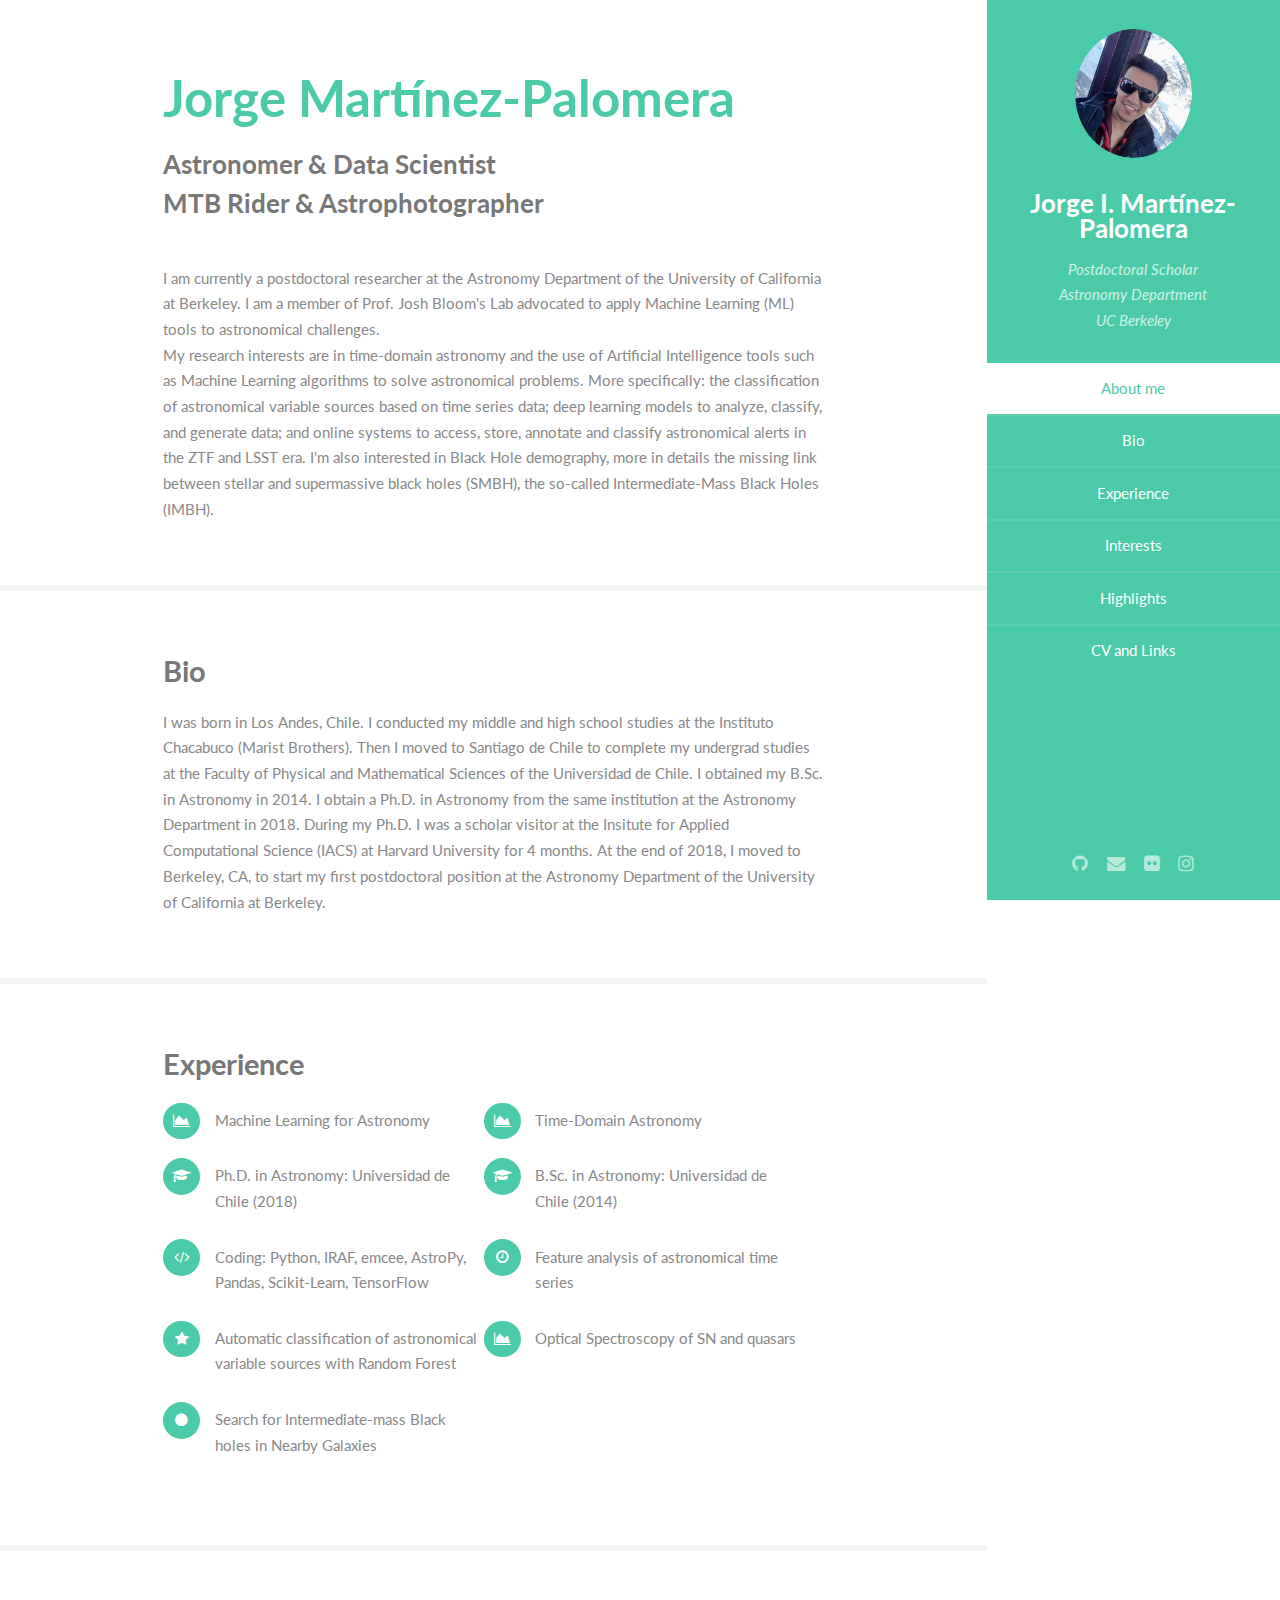
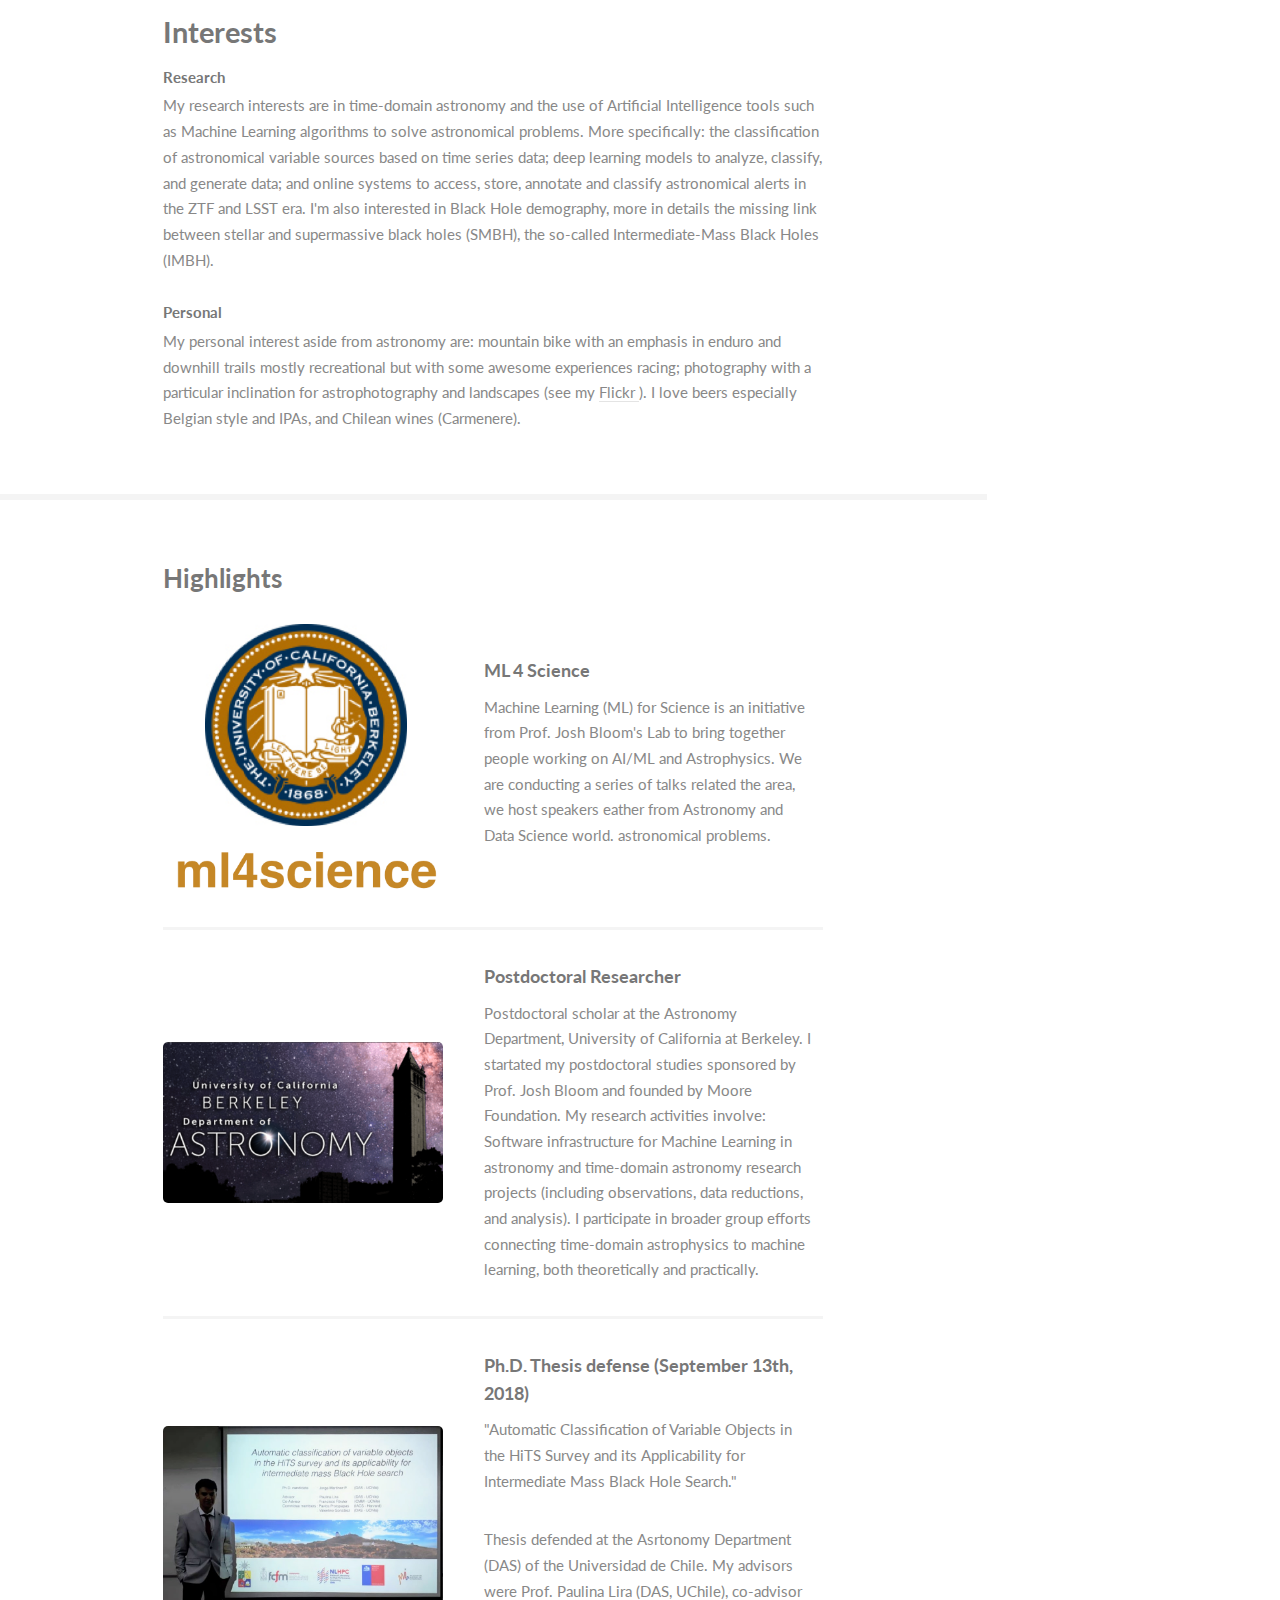
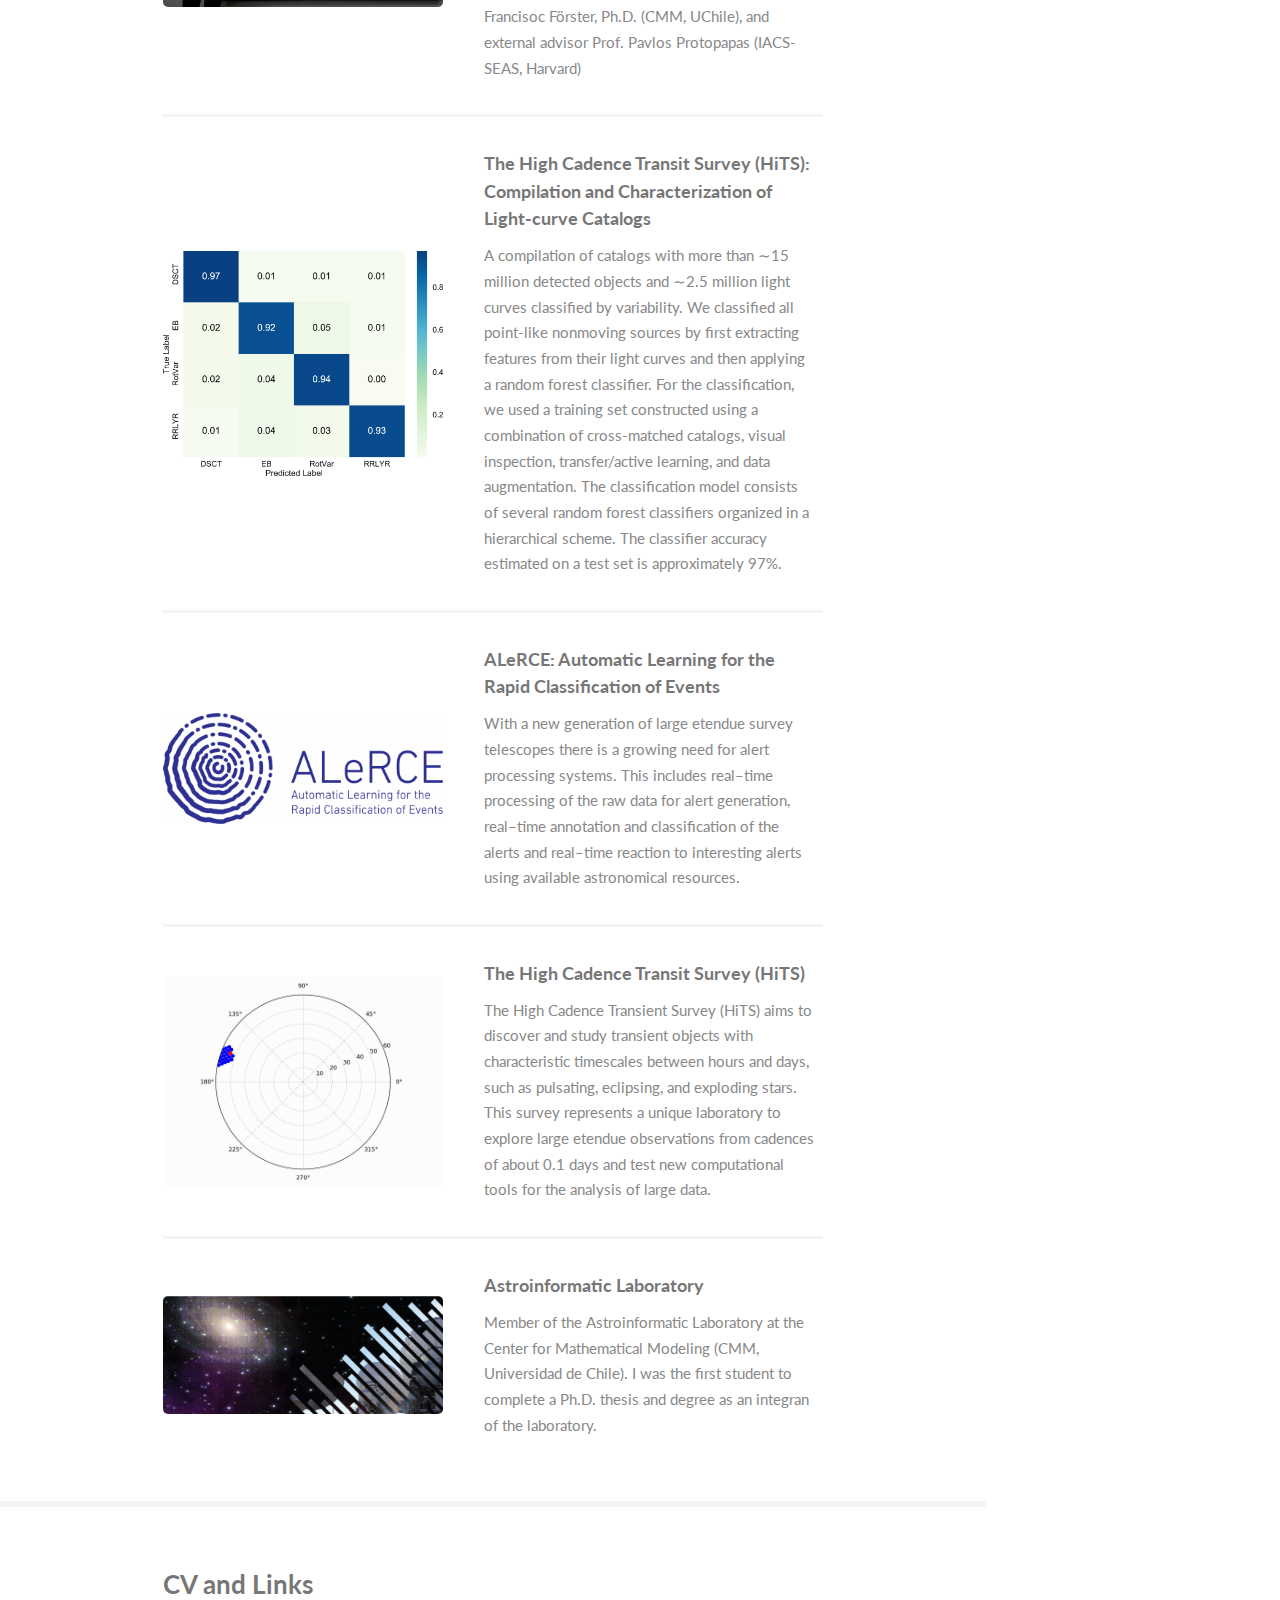
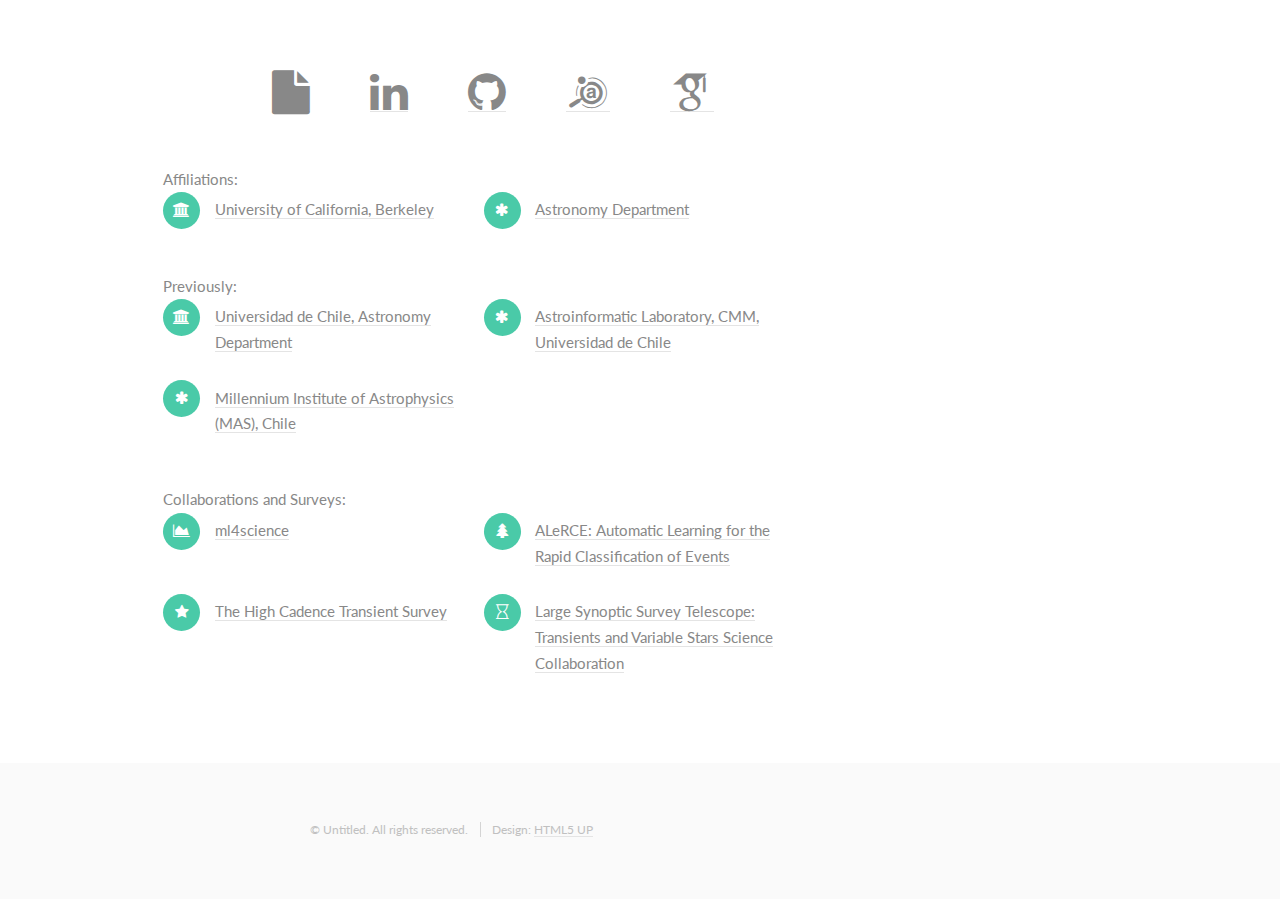
==== commit 697b963c: "testing banner" ====
--- a/index.html
+++ b/index.html
@@ -54,9 +54,9 @@
 
 						<!-- One -->
 							<section id="about">
-								<div class="image main" data-position="center">
-									<img src="images/mw_lco.jpg" alt="" />
-								</div>
+								<!-- <div class="image main" data-position="center">
+									<img src="images/mw_lco.jpg" alt="Milky Way from LCO" />
+								</div> -->
 								<div class="container">
 									<header class="major">
 										<h2>Jorge Martínez-Palomera</h2>
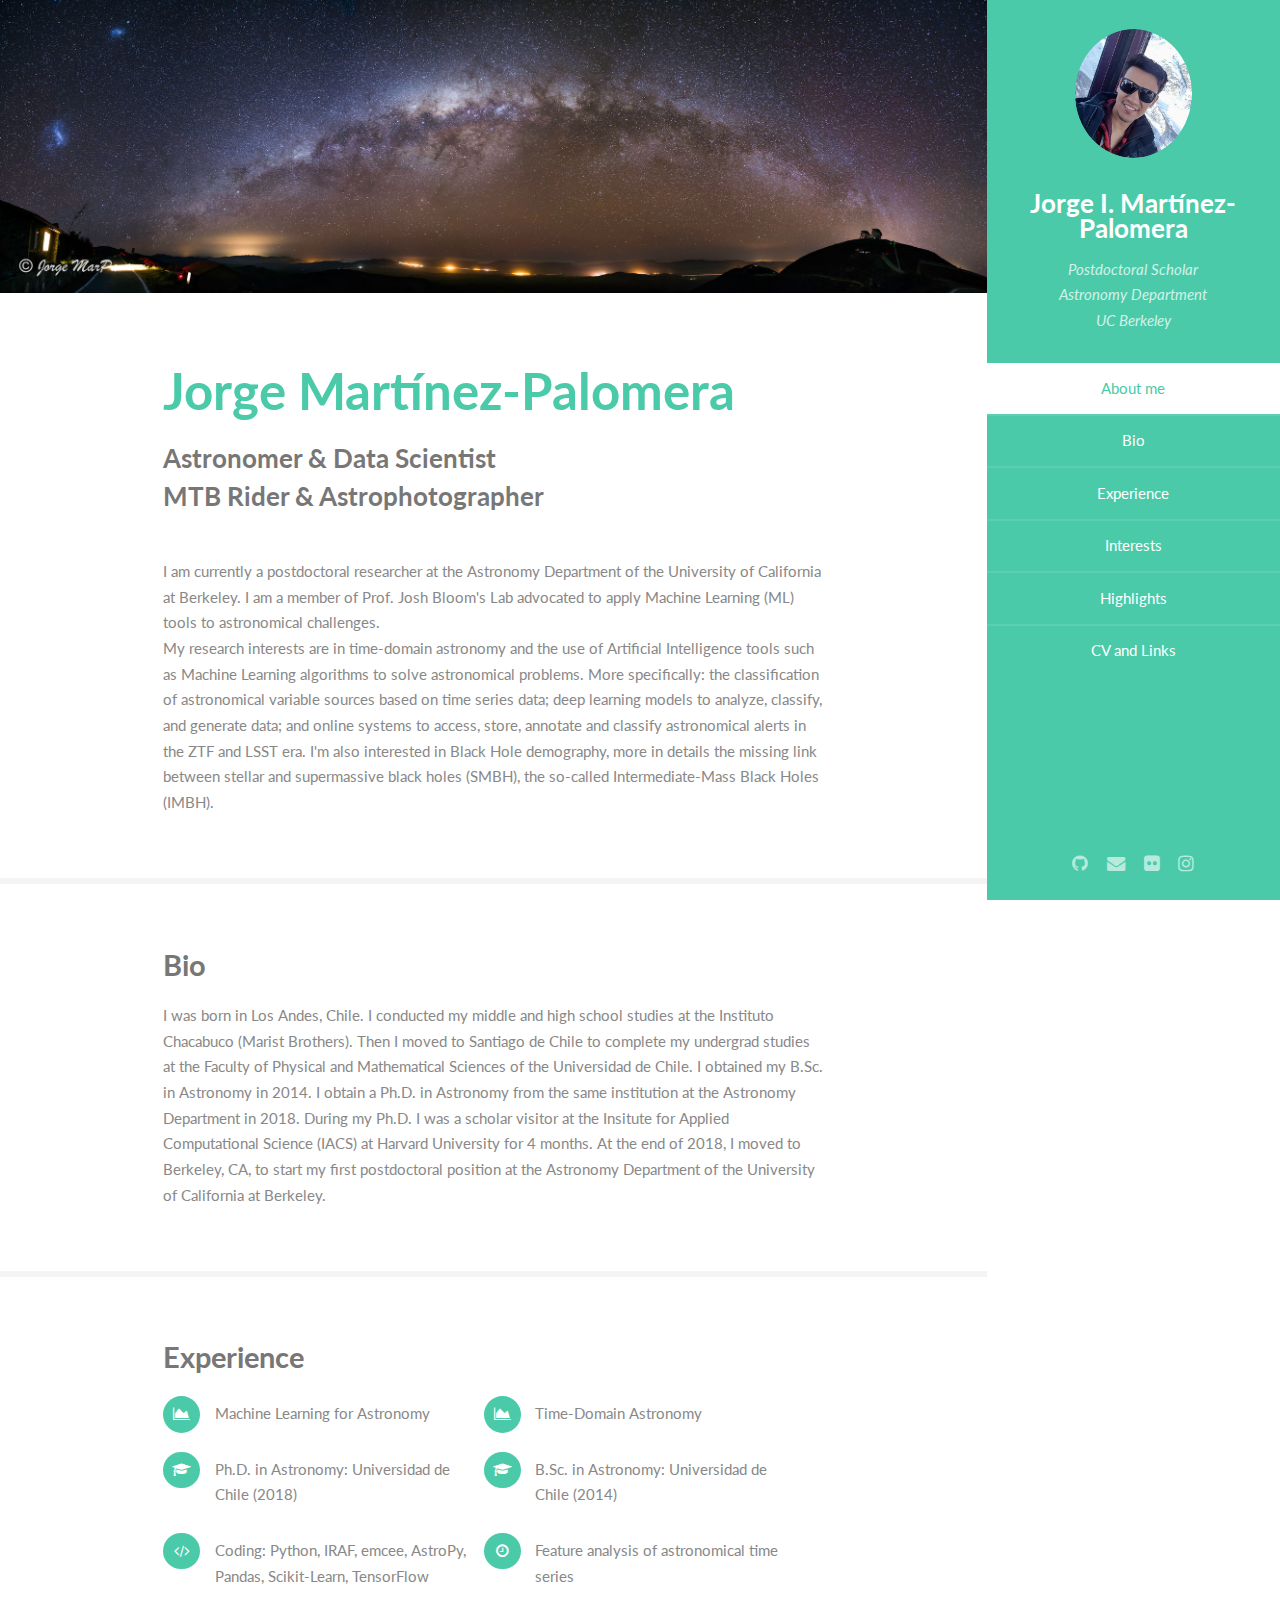
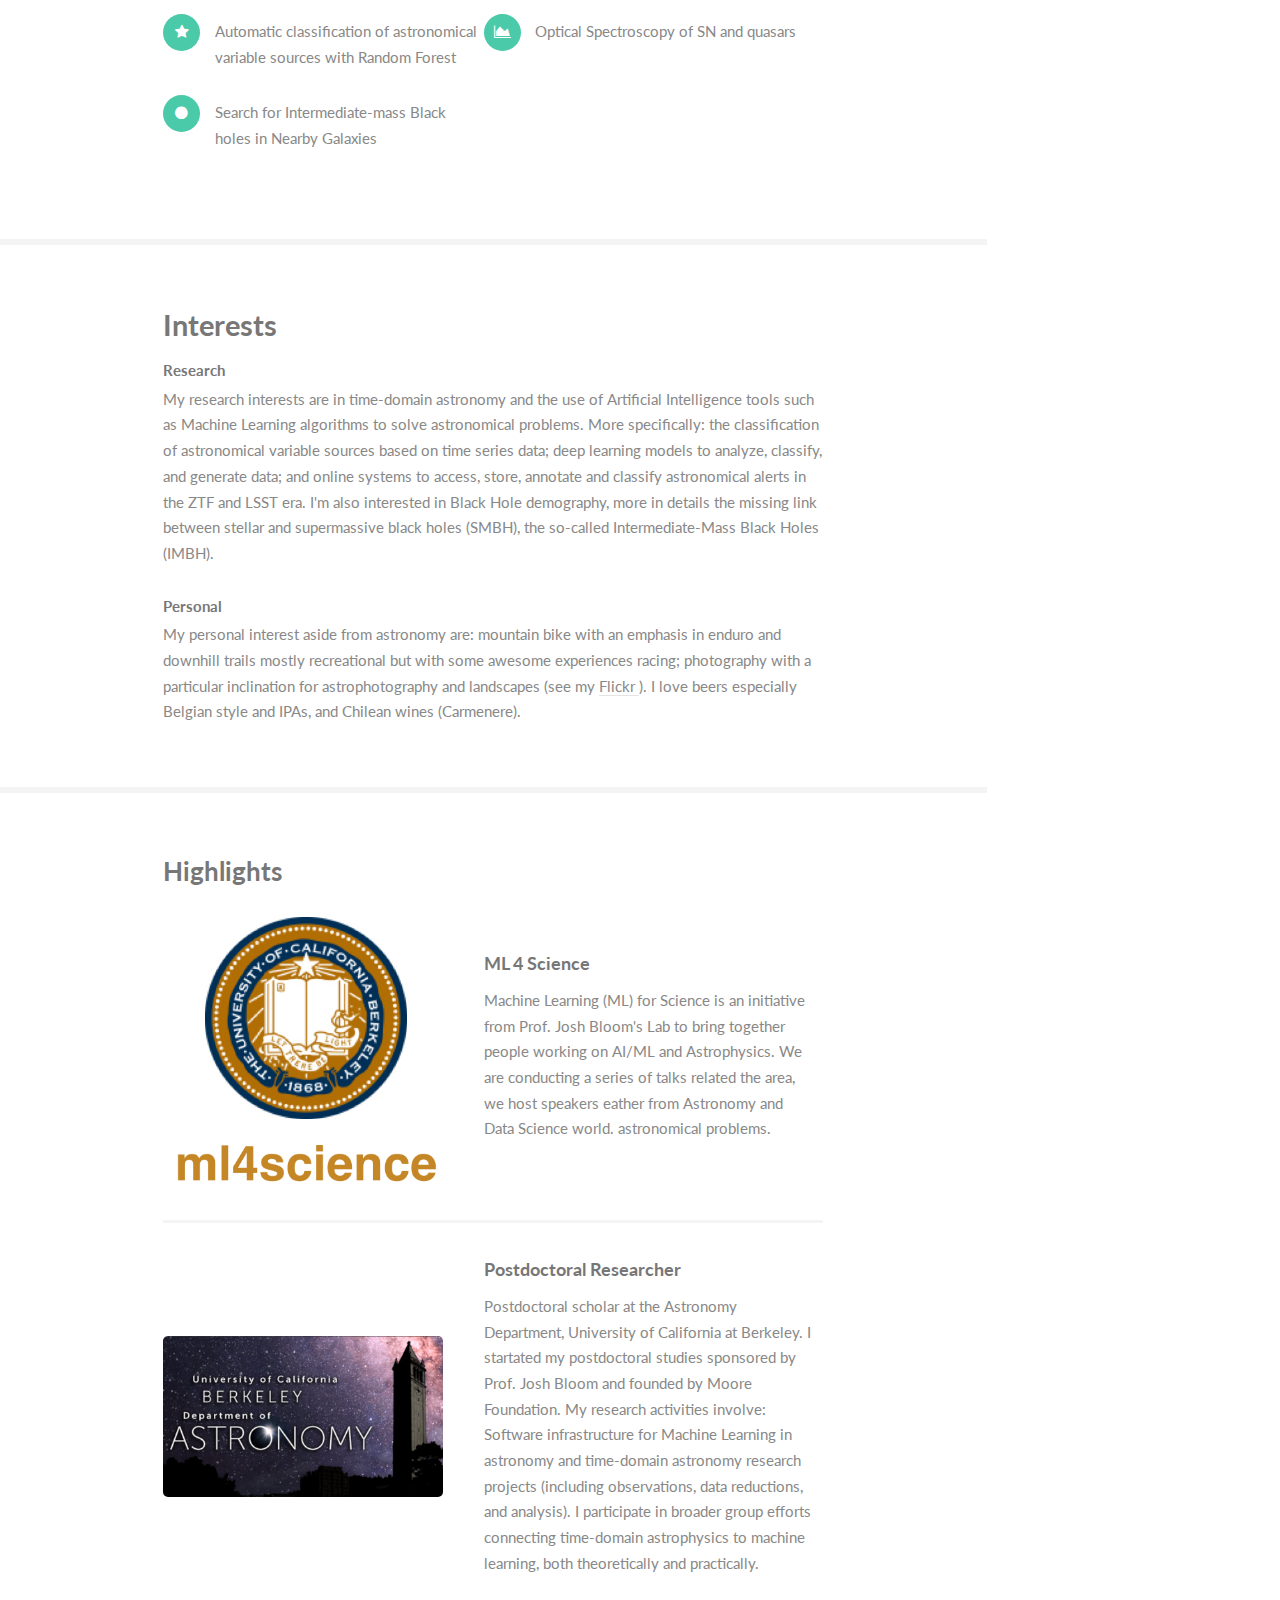
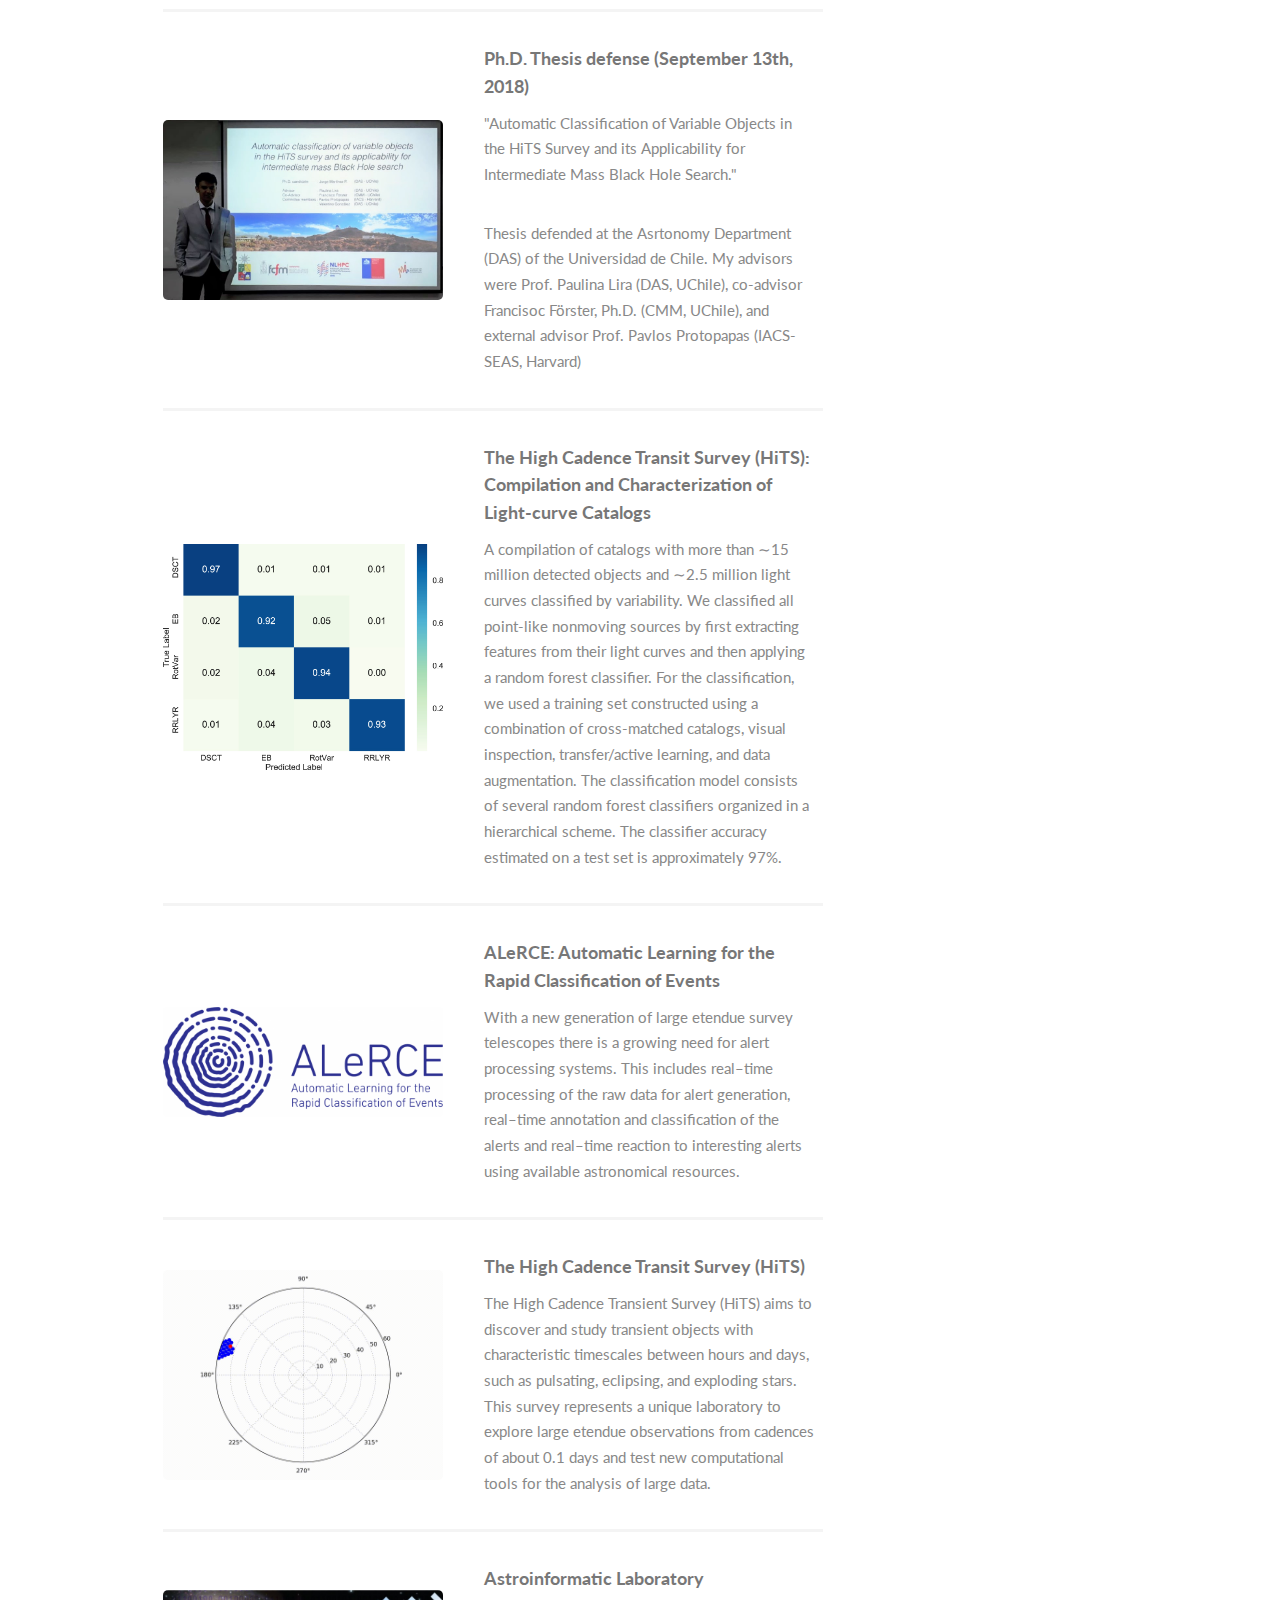
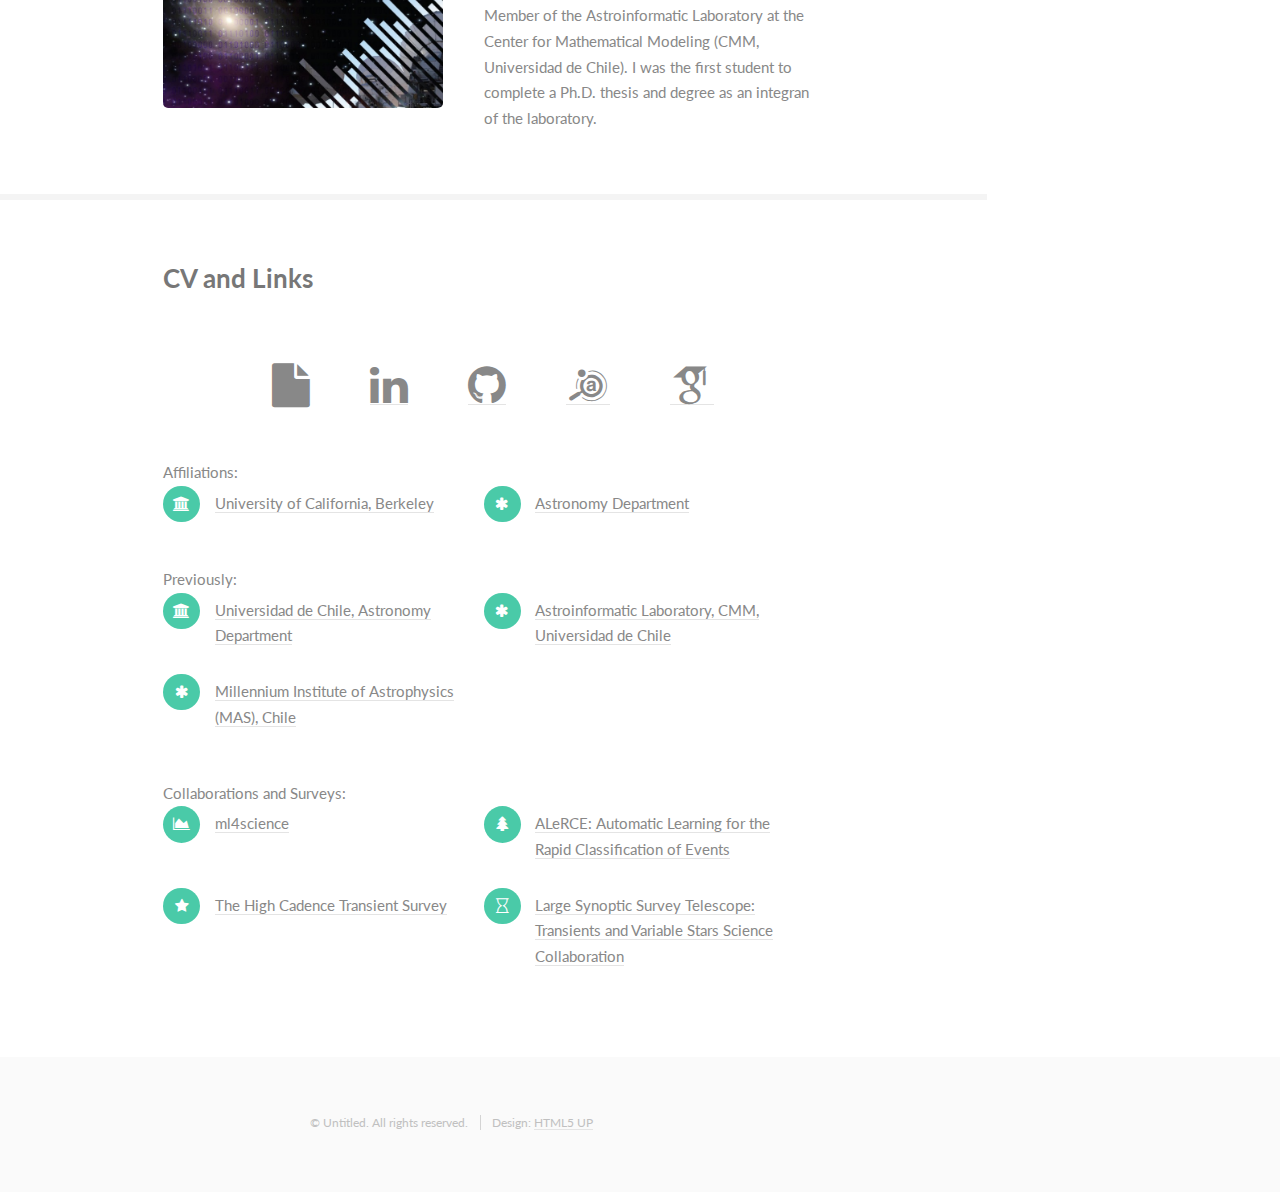
==== commit 30e1f700: "testing banner" ====
--- a/index.html
+++ b/index.html
@@ -54,9 +54,9 @@
 
 						<!-- One -->
 							<section id="about">
-								<!-- <div class="image main" data-position="center">
+								<div class="image main" data-position="center">
 									<img src="images/mw_lco.jpg" alt="Milky Way from LCO" />
-								</div> -->
+								</div>
 								<div class="container">
 									<header class="major">
 										<h2>Jorge Martínez-Palomera</h2>
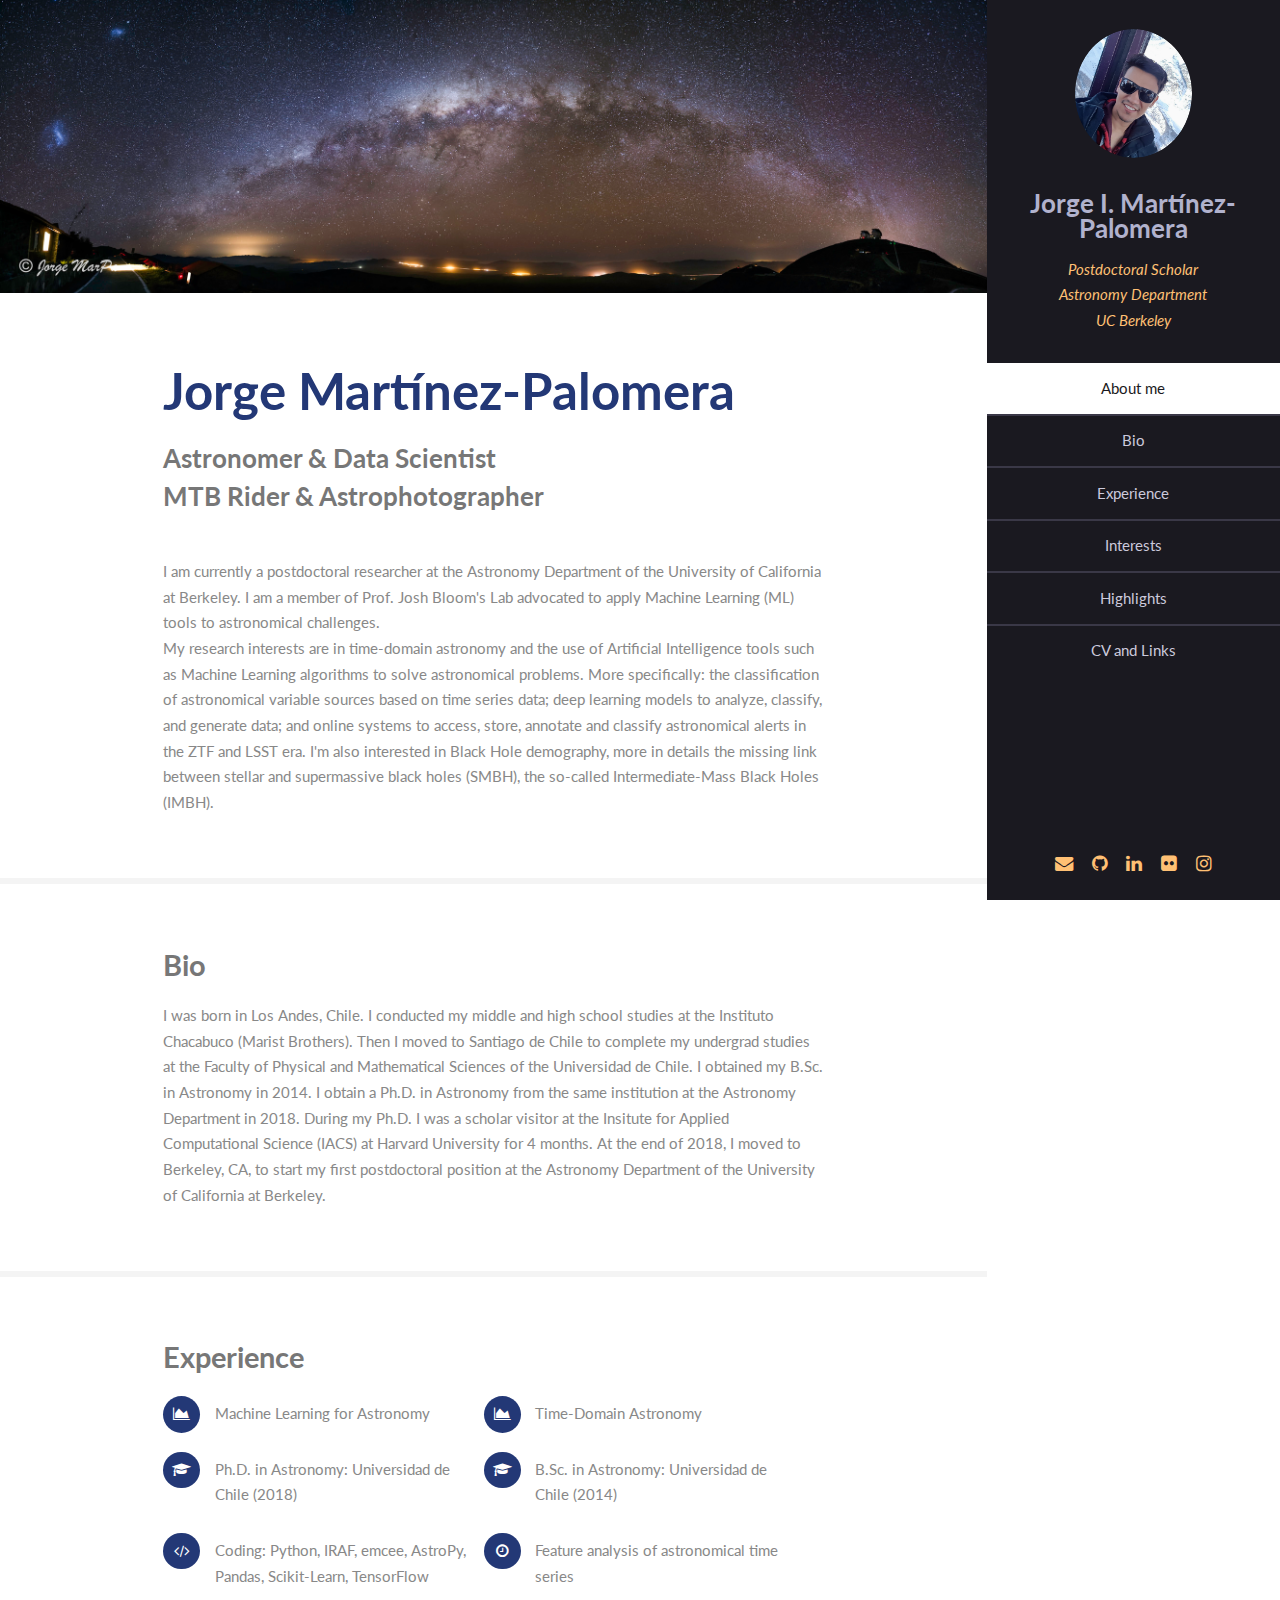
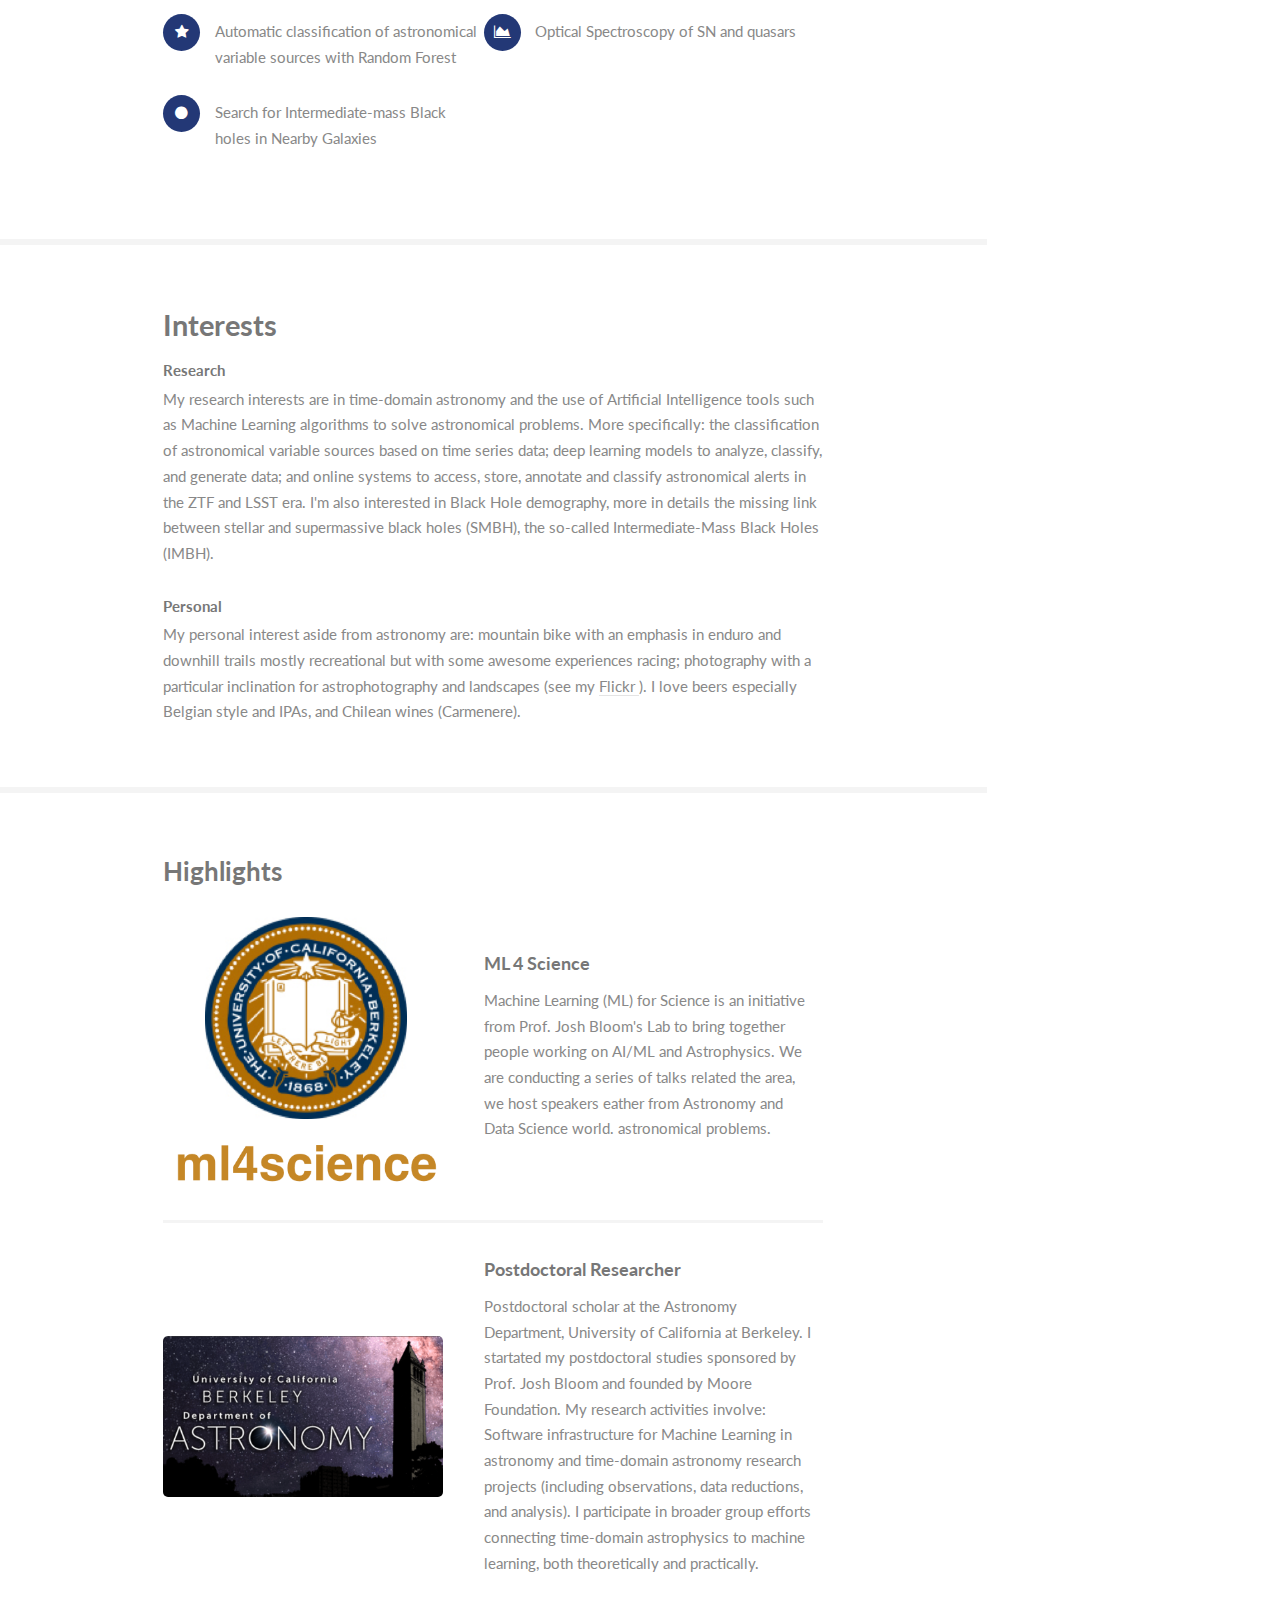
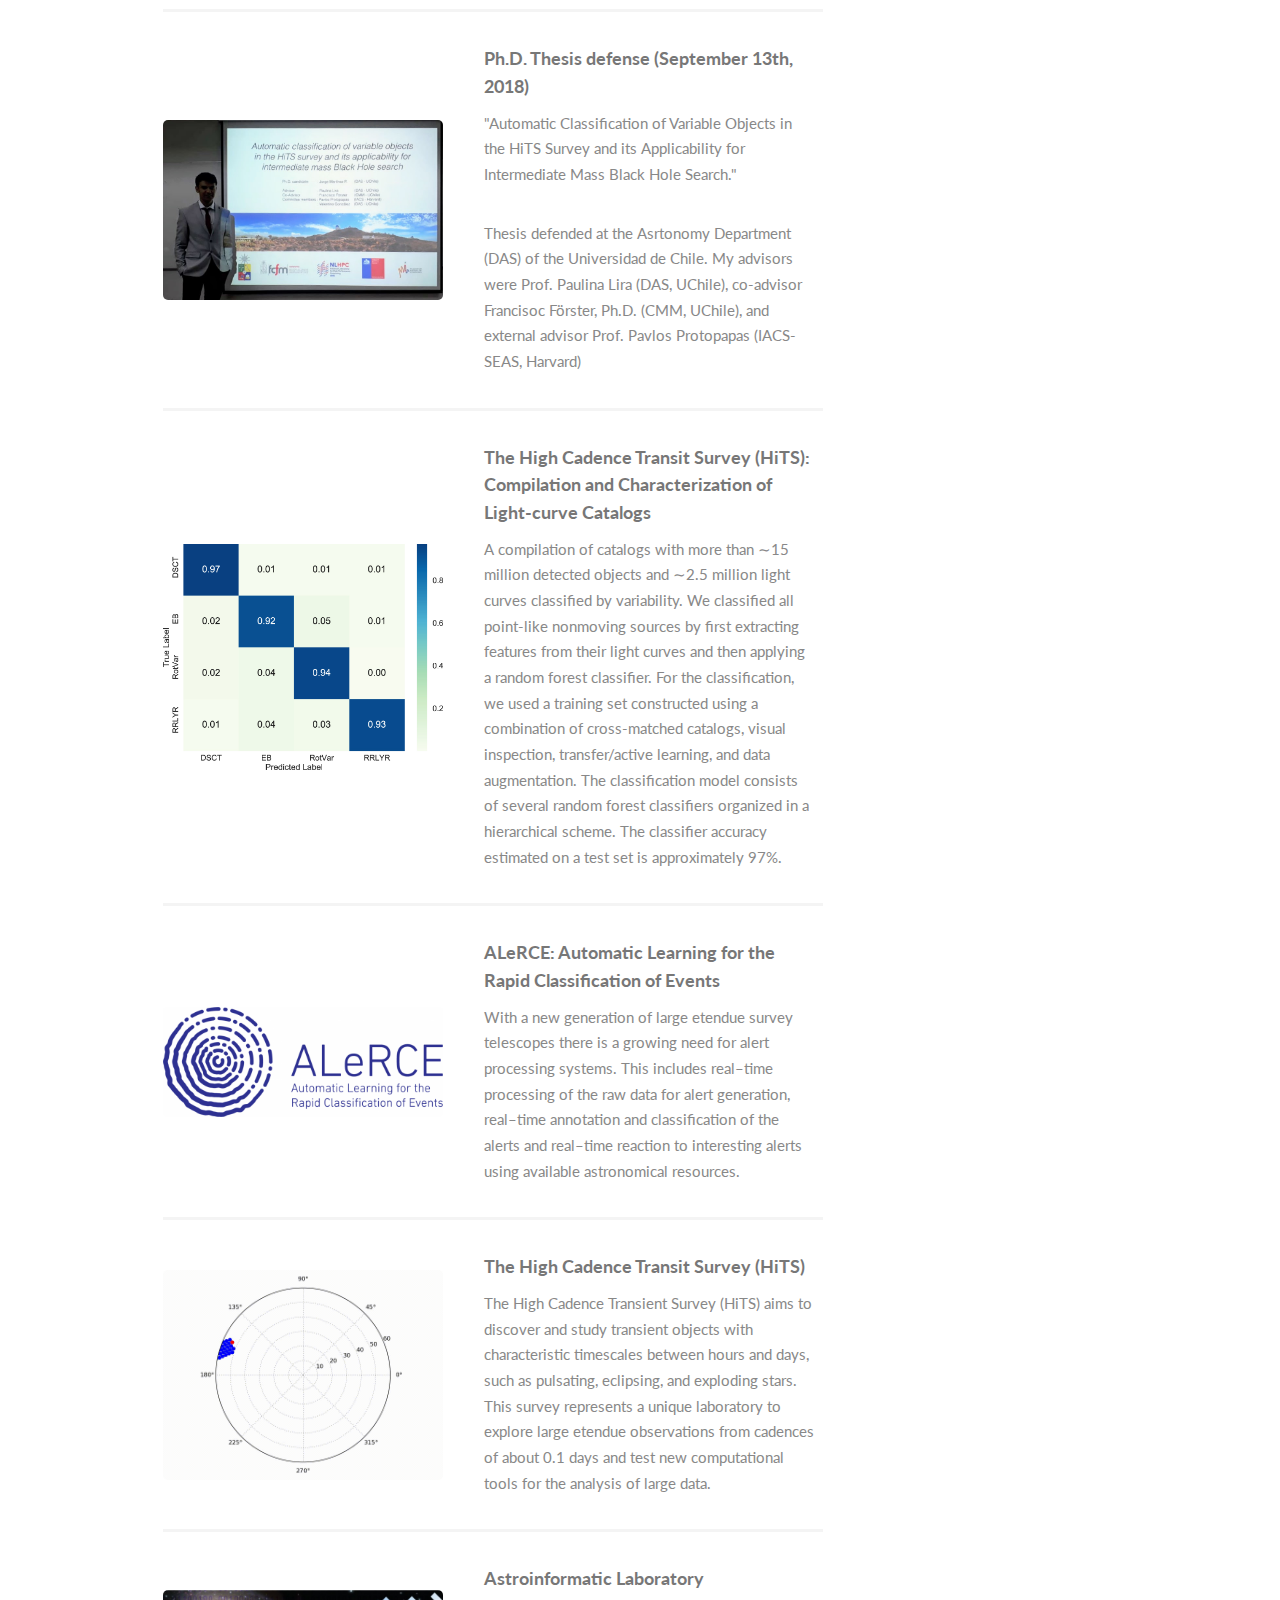
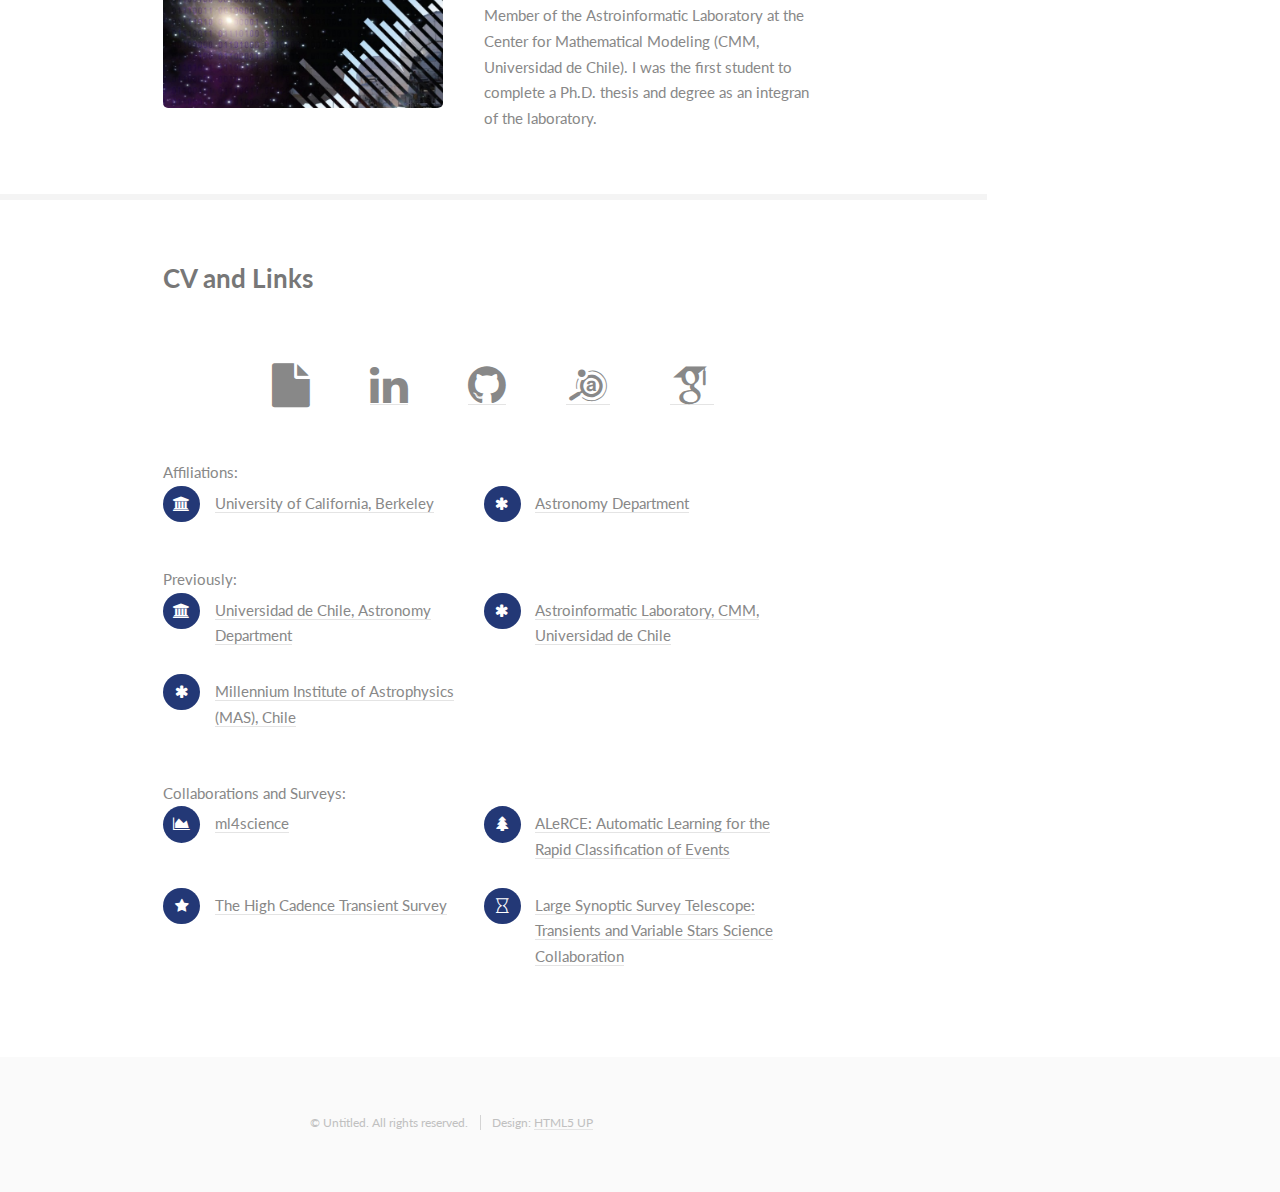
==== commit 1504ca88: "colors improved" ====
--- a/index.html
+++ b/index.html
@@ -38,8 +38,9 @@
 					<ul class="icons">
 						<!-- <li><a href="#" class="icon fa-twitter"><span class="label">Twitter</span></a></li> -->
 						<!-- <li><a href="#" class="icon fa-facebook"><span class="label">Facebook</span></a></li> -->
+						<li><a href="mailto:jorgemarpa@berkeley.edu" class="icon fa-envelope"><span class="label">Email</span></a></li>
 						<li><a href="https://github.com/jorgemarpa" class="icon fa-github"><span class="label">Github</span></a></li>
-						<li><a href="mailto:jorgemarpa@berkeley.edu" class="icon fa-envelope"><span class="label">Email</span></a></li>
+						<li><a href="https://www.linkedin.com/in/jorge-i-martinez-palomera-99932317a/" class="icon fa-linkedin"><span class="label">linkedin</span></a></li>
 						<li><a href="https://www.flickr.com/photos/129543524@N03/" class="icon fa-flickr"><span class="label">Flickr</span></a></li>
 						<li><a href="https://www.instagram.com/jorgetil/" class="icon fa-instagram"><span class="label">Instagram</span></a></li>
 					</ul>
@@ -262,382 +263,8 @@
 	                                 </ul>
 	                             </div>
 	                         </section>
-
-						<!-- Four -->
-							<!-- <section id="four">
-								<div class="container">
-									<h3>Contact Me</h3>
-									<p>Integer eu ante ornare amet commetus vestibulum blandit integer in curae ac faucibus integer non. Adipiscing cubilia elementum integer. Integer eu ante ornare amet commetus.</p>
-									<form method="post" action="#">
-										<div class="row gtr-uniform">
-											<div class="col-6 col-12-xsmall"><input type="text" name="name" id="name" placeholder="Name" /></div>
-											<div class="col-6 col-12-xsmall"><input type="email" name="email" id="email" placeholder="Email" /></div>
-											<div class="col-12"><input type="text" name="subject" id="subject" placeholder="Subject" /></div>
-											<div class="col-12"><textarea name="message" id="message" placeholder="Message" rows="6"></textarea></div>
-											<div class="col-12">
-												<ul class="actions">
-													<li><input type="submit" class="primary" value="Send Message" /></li>
-													<li><input type="reset" value="Reset Form" /></li>
-												</ul>
-											</div>
-										</div>
-									</form>
-								</div>
-							</section> -->
-
-						<!-- Five -->
-
-							<!-- <section id="five">
-								<div class="container">
-									<h3>Elements</h3> -->
-
-									<!-- <section>
-										<h4>Text</h4>
-										<p>This is <b>bold</b> and this is <strong>strong</strong>. This is <i>italic</i> and this is <em>emphasized</em>.
-										This is <sup>superscript</sup> text and this is <sub>subscript</sub> text.
-										This is <u>underlined</u> and this is code: <code>for (;;) { ... }</code>. Finally, <a href="#">this is a link</a>.</p>
-										<hr />
-										<header>
-											<h4>Heading with a Subtitle</h4>
-											<p>Lorem ipsum dolor sit amet nullam id egestas urna aliquam</p>
-										</header>
-										<p>Nunc lacinia ante nunc ac lobortis. Interdum adipiscing gravida odio porttitor
-											sem non mi integer non faucibus ornare mi ut ante amet placerat aliquet.
-											Volutpat eu sed ante lacinia sapien lorem accumsan varius montes viverra
-											nibh in adipiscing blandit tempus accumsan.</p>
-										<header>
-											<h5>Heading with a Subtitle</h5>
-											<p>Lorem ipsum dolor sit amet nullam id egestas urna aliquam</p>
-										</header>
-										<p>Nunc lacinia ante nunc ac lobortis. Interdum adipiscing gravida odio porttitor
-											sem non mi integer non faucibus ornare mi ut ante amet placerat aliquet.
-											Volutpat eu sed ante lacinia sapien lorem accumsan varius montes viverra nibh
-											in adipiscing blandit tempus accumsan.</p>
-										<hr />
-										<h2>Heading Level 2</h2>
-										<h3>Heading Level 3</h3>
-										<h4>Heading Level 4</h4>
-										<h5>Heading Level 5</h5>
-										<h6>Heading Level 6</h6>
-										<hr />
-										<h5>Blockquote</h5>
-										<blockquote>Fringilla nisl. Donec accumsan interdum nisi, quis tincidunt felis sagittis eget tempus euismod.
-											Vestibulum ante ipsum primis in faucibus vestibulum. Blandit adipiscing eu felis iaculis volutpat
-											ac adipiscing accumsan faucibus. Vestibulum ante ipsum primis in faucibus lorem ipsum dolor sit
-											amet nullam adipiscing eu felis.</blockquote>
-										<h5>Preformatted</h5>
-										<pre><code>i = 0;
-while (!deck.isInOrder()) {
-    print 'Iteration ' + i;
-    deck.shuffle();
-    i++;
-    }
-
-print 'It took ' + i + ' iterations to sort the deck.';</code></pre>
-									</section> -->
-
-									<!-- <section>
-										<h4>Lists</h4>
-										<div class="row">
-											<div class="col-6 col-12-xsmall">
-												<h5>Unordered</h5>
-												<ul>
-													<li>Dolor pulvinar etiam magna etiam.</li>
-													<li>Sagittis adipiscing lorem eleifend.</li>
-													<li>Felis enim feugiat dolore viverra.</li>
-												</ul>
-												<h5>Alternate</h5>
-												<ul class="alt">
-													<li>Dolor pulvinar etiam magna etiam.</li>
-													<li>Sagittis adipiscing lorem eleifend.</li>
-													<li>Felis enim feugiat dolore viverra.</li>
-												</ul>
-											</div>
-											<div class="col-6 col-12-xsmall">
-												<h5>Ordered</h5>
-												<ol>
-													<li>Dolor pulvinar etiam magna etiam.</li>
-													<li>Etiam vel felis at lorem sed viverra.</li>
-													<li>Felis enim feugiat dolore viverra.</li>
-													<li>Dolor pulvinar etiam magna etiam.</li>
-													<li>Etiam vel felis at lorem sed viverra.</li>
-													<li>Felis enim feugiat dolore viverra.</li>
-												</ol>
-												<h5>Icons</h5>
-												<ul class="icons">
-													<li><a href="#" class="icon fa-twitter"><span class="label">Twitter</span></a></li>
-													<li><a href="#" class="icon fa-facebook"><span class="label">Facebook</span></a></li>
-													<li><a href="#" class="icon fa-instagram"><span class="label">Instagram</span></a></li>
-													<li><a href="#" class="icon fa-github"><span class="label">Github</span></a></li>
-													<li><a href="#" class="icon fa-dribbble"><span class="label">Dribbble</span></a></li>
-													<li><a href="#" class="icon fa-tumblr"><span class="label">Tumblr</span></a></li>
-												</ul>
-											</div>
-										</div>
-										<h5>Actions</h5>
-										<ul class="actions">
-											<li><a href="#" class="button primary">Default</a></li>
-											<li><a href="#" class="button">Default</a></li>
-											<li><a href="#" class="button alt">Default</a></li>
-										</ul>
-										<ul class="actions small">
-											<li><a href="#" class="button primary small">Small</a></li>
-											<li><a href="#" class="button small">Small</a></li>
-											<li><a href="#" class="button alt small">Small</a></li>
-										</ul>
-										<div class="row">
-											<div class="col-3 col-6-medium col-12-xsmall">
-												<ul class="actions stacked">
-													<li><a href="#" class="button primary">Default</a></li>
-													<li><a href="#" class="button">Default</a></li>
-													<li><a href="#" class="button alt">Default</a></li>
-												</ul>
-											</div>
-											<div class="col-3 col-6 col-12-xsmall">
-												<ul class="actions stacked">
-													<li><a href="#" class="button primary small">Small</a></li>
-													<li><a href="#" class="button small">Small</a></li>
-													<li><a href="#" class="button alt small">Small</a></li>
-												</ul>
-											</div>
-											<div class="col-3 col-6-medium col-12-xsmall">
-												<ul class="actions stacked">
-													<li><a href="#" class="button primary fit">Default</a></li>
-													<li><a href="#" class="button fit">Default</a></li>
-													<li><a href="#" class="button alt fit">Default</a></li>
-												</ul>
-											</div>
-											<div class="col-3 col-6-medium col-12-xsmall">
-												<ul class="actions stacked">
-													<li><a href="#" class="button primary small fit">Small</a></li>
-													<li><a href="#" class="button small fit">Small</a></li>
-													<li><a href="#" class="button alt small fit">Small</a></li>
-												</ul>
-											</div>
-										</div>
-									</section> -->
-
-									<!-- <section>
-										<h4>Table</h4>
-										<h5>Default</h5>
-										<div class="table-wrapper">
-											<table>
-												<thead>
-													<tr>
-														<th>Name</th>
-														<th>Description</th>
-														<th>Price</th>
-													</tr>
-												</thead>
-												<tbody>
-													<tr>
-														<td>Item One</td>
-														<td>Ante turpis integer aliquet porttitor.</td>
-														<td>29.99</td>
-													</tr>
-													<tr>
-														<td>Item Two</td>
-														<td>Vis ac commodo adipiscing arcu aliquet.</td>
-														<td>19.99</td>
-													</tr>
-													<tr>
-														<td>Item Three</td>
-														<td> Morbi faucibus arcu accumsan lorem.</td>
-														<td>29.99</td>
-													</tr>
-													<tr>
-														<td>Item Four</td>
-														<td>Vitae integer tempus condimentum.</td>
-														<td>19.99</td>
-													</tr>
-													<tr>
-														<td>Item Five</td>
-														<td>Ante turpis integer aliquet porttitor.</td>
-														<td>29.99</td>
-													</tr>
-												</tbody>
-												<tfoot>
-													<tr>
-														<td colspan="2"></td>
-														<td>100.00</td>
-													</tr>
-												</tfoot>
-											</table>
-										</div>
-
-										<h5>Alternate</h5>
-										<div class="table-wrapper">
-											<table class="alt">
-												<thead>
-													<tr>
-														<th>Name</th>
-														<th>Description</th>
-														<th>Price</th>
-													</tr>
-												</thead>
-												<tbody>
-													<tr>
-														<td>Item One</td>
-														<td>Ante turpis integer aliquet porttitor.</td>
-														<td>29.99</td>
-													</tr>
-													<tr>
-														<td>Item Two</td>
-														<td>Vis ac commodo adipiscing arcu aliquet.</td>
-														<td>19.99</td>
-													</tr>
-													<tr>
-														<td>Item Three</td>
-														<td> Morbi faucibus arcu accumsan lorem.</td>
-														<td>29.99</td>
-													</tr>
-													<tr>
-														<td>Item Four</td>
-														<td>Vitae integer tempus condimentum.</td>
-														<td>19.99</td>
-													</tr>
-													<tr>
-														<td>Item Five</td>
-														<td>Ante turpis integer aliquet porttitor.</td>
-														<td>29.99</td>
-													</tr>
-												</tbody>
-												<tfoot>
-													<tr>
-														<td colspan="2"></td>
-														<td>100.00</td>
-													</tr>
-												</tfoot>
-											</table>
-										</div>
-									</section> -->
-
-									<!-- <section>
-										<h4>Buttons</h4>
-										<ul class="actions">
-											<li><a href="#" class="button primary">Primary</a></li>
-											<li><a href="#" class="button">Default</a></li>
-											<li><a href="#" class="button alt">Alternate</a></li>
-										</ul>
-										<ul class="actions">
-											<li><a href="#" class="button primary large">Large</a></li>
-											<li><a href="#" class="button">Default</a></li>
-											<li><a href="#" class="button alt small">Small</a></li>
-										</ul>
-										<ul class="actions fit">
-											<li><a href="#" class="button primary fit">Fit</a></li>
-											<li><a href="#" class="button fit">Fit</a></li>
-											<li><a href="#" class="button alt fit">Fit</a></li>
-										</ul>
-										<ul class="actions fit small">
-											<li><a href="#" class="button primary fit small">Fit + Small</a></li>
-											<li><a href="#" class="button fit small">Fit + Small</a></li>
-											<li><a href="#" class="button alt fit small">Fit + Small</a></li>
-										</ul>
-										<ul class="actions">
-											<li><a href="#" class="button primary icon fa-download">Icon</a></li>
-											<li><a href="#" class="button icon fa-download">Icon</a></li>
-											<li><a href="#" class="button alt icon fa-check">Icon</a></li>
-										</ul>
-										<ul class="actions">
-											<li><span class="button primary disabled">Primary</span></li>
-											<li><span class="button disabled">Default</span></li>
-											<li><span class="button alt disabled">Alternate</span></li>
-										</ul>
-									</section> -->
-
-									<!-- <section>
-										<h4>Form</h4>
-										<form method="post" action="#">
-											<div class="row gtr-uniform">
-												<div class="col-6 col-12-xsmall">
-													<input type="text" name="demo-name" id="demo-name" value="" placeholder="Name" />
-												</div>
-												<div class="col-6 col-12-xsmall">
-													<input type="email" name="demo-email" id="demo-email" value="" placeholder="Email" />
-												</div>
-												<div class="col-12">
-													<select name="demo-category" id="demo-category">
-														<option value="">- Category -</option>
-														<option value="1">Manufacturing</option>
-														<option value="1">Shipping</option>
-														<option value="1">Administration</option>
-														<option value="1">Human Resources</option>
-													</select>
-												</div>
-												<div class="col-4 col-12-medium">
-													<input type="radio" id="demo-priority-low" name="demo-priority" checked>
-													<label for="demo-priority-low">Low Priority</label>
-												</div>
-												<div class="col-4 col-12-medium">
-													<input type="radio" id="demo-priority-normal" name="demo-priority">
-													<label for="demo-priority-normal">Normal Priority</label>
-												</div>
-												<div class="col-4 col-12-medium">
-													<input type="radio" id="demo-priority-high" name="demo-priority">
-													<label for="demo-priority-high">High Priority</label>
-												</div>
-												<div class="col-6 col-12-medium">
-													<input type="checkbox" id="demo-copy" name="demo-copy">
-													<label for="demo-copy">Email me a copy of this message</label>
-												</div>
-												<div class="col-6 col-12-medium">
-													<input type="checkbox" id="demo-human" name="demo-human" checked>
-													<label for="demo-human">I am a human and not a robot</label>
-												</div>
-												<div class="col-12">
-													<textarea name="demo-message" id="demo-message" placeholder="Enter your message" rows="6"></textarea>
-												</div>
-												<div class="col-12">
-													<ul class="actions">
-														<li><input type="submit" value="Send Message" /></li>
-														<li><input type="reset" value="Reset" class="alt" /></li>
-													</ul>
-												</div>
-											</div>
-										</form>
-									</section> -->
-
-									<!-- <section>
-										<h4>Image</h4>
-										<h5>Fit</h5>
-										<span class="image fit"><img src="images/banner.jpg" alt="" /></span>
-										<div class="box alt">
-											<div class="row gtr-50 gtr-uniform">
-												<div class="col-4"><span class="image fit"><img src="images/pic01.jpg" alt="" /></span></div>
-												<div class="col-4"><span class="image fit"><img src="images/pic02.jpg" alt="" /></span></div>
-												<div class="col-4"><span class="image fit"><img src="images/pic03.jpg" alt="" /></span></div>
-												<div class="col-4"><span class="image fit"><img src="images/pic02.jpg" alt="" /></span></div>
-												<div class="col-4"><span class="image fit"><img src="images/pic03.jpg" alt="" /></span></div>
-												<div class="col-4"><span class="image fit"><img src="images/pic01.jpg" alt="" /></span></div>
-												<div class="col-4"><span class="image fit"><img src="images/pic03.jpg" alt="" /></span></div>
-												<div class="col-4"><span class="image fit"><img src="images/pic01.jpg" alt="" /></span></div>
-												<div class="col-4"><span class="image fit"><img src="images/pic02.jpg" alt="" /></span></div>
-											</div>
-										</div>
-										<h5>Left &amp; Right</h5>
-										<p><span class="image left"><img src="images/avatar.jpg" alt="" /></span>Fringilla nisl. Donec accumsan interdum nisi,
-										quis tincidunt felis sagittis eget. tempus euismod. Vestibulum ante ipsum primis in faucibus vestibulum.
-										Blandit adipiscing eu felis iaculis volutpat ac adipiscing accumsan eu faucibus. Integer ac pellentesque
-										praesent tincidunt felis sagittis eget. tempus euismod. Vestibulum ante ipsum primis in faucibus vestibulum.
-										Blandit adipiscing eu felis iaculis volutpat ac adipiscing accumsan eu faucibus. Integer ac pellentesque praesent.
-										Donec accumsan interdum nisi, quis tincidunt felis sagittis eget. tempus euismod.
-										Vestibulum ante ipsum primis in faucibus vestibulum. Blandit adipiscing eu felis iaculis volutpat ac
-										adipiscing accumsan eu faucibus. Integer ac pellentesque praesent tincidunt felis sagittis eget. tempus euismod. V
-										estibulum ante ipsum primis in faucibus vestibulum. Blandit adipiscing eu felis iaculis volutpat ac
-										adipiscing accumsan eu faucibus. Integer ac pellentesque praesent.</p>
-										<p><span class="image right"><img src="images/avatar.jpg" alt="" /></span>Fringilla nisl. Donec accumsan interdum nisi,
-										quis tincidunt felis sagittis eget. tempus euismod. Vestibulum ante ipsum primis in faucibus vestibulum.
-										Blandit adipiscing eu felis iaculis volutpat ac adipiscing accumsan eu faucibus.
-										Integer ac pellentesque praesent tincidunt felis sagittis eget. tempus euismod. Vestibulum ante ipsum primis in faucibus vestibulum. Blandit adipiscing eu felis iaculis volutpat ac adipiscing accumsan eu faucibus. Integer ac pellentesque praesent. Donec accumsan interdum nisi, quis tincidunt felis sagittis eget. tempus euismod. Vestibulum ante ipsum primis in faucibus vestibulum. Blandit adipiscing eu felis iaculis volutpat ac adipiscing accumsan eu faucibus. Integer ac pellentesque praesent tincidunt felis sagittis eget. tempus euismod. Vestibulum
-										ante ipsum primis in faucibus vestibulum. Blandit adipiscing eu felis iaculis volutpat ac adipiscing accumsan eu faucibus.
-										Integer ac pellentesque praesent.</p>
-									</section> -->
-
-								</div>
-							</section>
-
-
+								</div>
+							</section>
 					</div>
 
 				<!-- Footer -->
--- a/assets/css/main.css
+++ b/assets/css/main.css
@@ -117,7 +117,7 @@
 
 		a:hover {
 			border-bottom-color: transparent;
-			color: #4acaa8 !important;
+			color: #ffc074 !important;  /*when hover links*/
 		}
 
 	strong, b {
@@ -1785,7 +1785,7 @@
 	}
 
 	header.major h2 {
-		color: #4acaa8;
+		color: #233876;
 		font-size: 3.5em;
 	}
 
@@ -1848,7 +1848,7 @@
 		input[type="email"]:focus,
 		select:focus,
 		textarea:focus {
-			border-color: #4acaa8;
+			border-color: #233876;
 		}
 
 	select {
@@ -1948,7 +1948,7 @@
 
 		input[type="checkbox"]:focus + label:before,
 		input[type="radio"]:focus + label:before {
-			border-color: #4acaa8;
+			border-color: #233876;
 		}
 
 	input[type="checkbox"] + label:before {
@@ -2377,7 +2377,7 @@
 			}
 
 			ul.feature-icons li:before {
-				background: #4acaa8;
+				background: #233876;
 				border-radius: 100%;
 				color: #ffffff;
 				display: block;
@@ -2593,7 +2593,7 @@
 		input[type="reset"].primary,
 		input[type="button"].primary,
 		.button.primary {
-			background-color: #4acaa8;
+			background-color: #233876;
 			color: #ffffff !important;
 		}
 
@@ -2675,8 +2675,8 @@
 		-webkit-justify-content: space-between;
 		-ms-justify-content: space-between;
 		justify-content: space-between;
-		background: #4acaa8;
-		color: #d2f2e9;
+		background: #1a1920;  /* back color */
+		color: #cccadc;       /* font color */
 		height: 100%;
 		overflow-y: auto;
 		position: fixed;
@@ -2691,7 +2691,7 @@
 		}
 
 			#header h1 a, #header h2 a, #header h3 a, #header h4 a, #header h5 a, #header h6 a {
-				color: #ffffff;
+				color: #b1b2cd;        /*title color */
 			}
 
 		#header header p {
@@ -2703,7 +2703,7 @@
 		}
 
 			#header a:hover {
-				color: #ffffff !important;
+				color: #ffc074 !important;    /*color when hover over button */
 			}
 
 		#header > header {
@@ -2726,7 +2726,7 @@
 			}
 
 			#header > header p {
-				color: #d2f2e9;
+				color: #ffc074;       /*subtitle color */
 				font-style: italic;
 				margin: 1em 0 0 0;
 			}
@@ -2747,7 +2747,7 @@
 			}
 
 				#header > footer .icons li a {
-					color: #b7eadc;
+					color: #ffc074;          /*icon color */
 				}
 
 		#header > nav {
@@ -2764,7 +2764,7 @@
 			}
 
 				#header > nav ul li {
-					border-top: solid 2px #5ccfb1;
+					border-top: solid 2px #3a3847;  /*border button color */
 					display: block;
 					padding: 0;
 				}
@@ -2775,15 +2775,15 @@
 						-ms-transition: none;
 						transition: none;
 						border: 0;
-						color: #ffffff !important;
+						color: #cccadc !important;    /*leter when button is inacctive */
 						display: block;
 						padding: 0.85em 0;
 						text-decoration: none;
 					}
 
 						#header > nav ul li a.active {
-							background: #fff;
-							color: #4acaa8 !important;
+							background: #fff;            /*bckg when button is acctive */
+							color: #1a1920 !important;   /*leter when button is acctive */
 						}
 
 					#header > nav ul li:first-child {
@@ -3047,7 +3047,7 @@
 					}
 
 					#titleBar .toggle:before {
-						background: #4acaa8;
+						background: #233876;
 						color: #ffffff;
 						content: '\f0c9';
 						display: block;
@@ -3284,4 +3284,4 @@
 				padding: 0;
 			}
 
-	}+	}
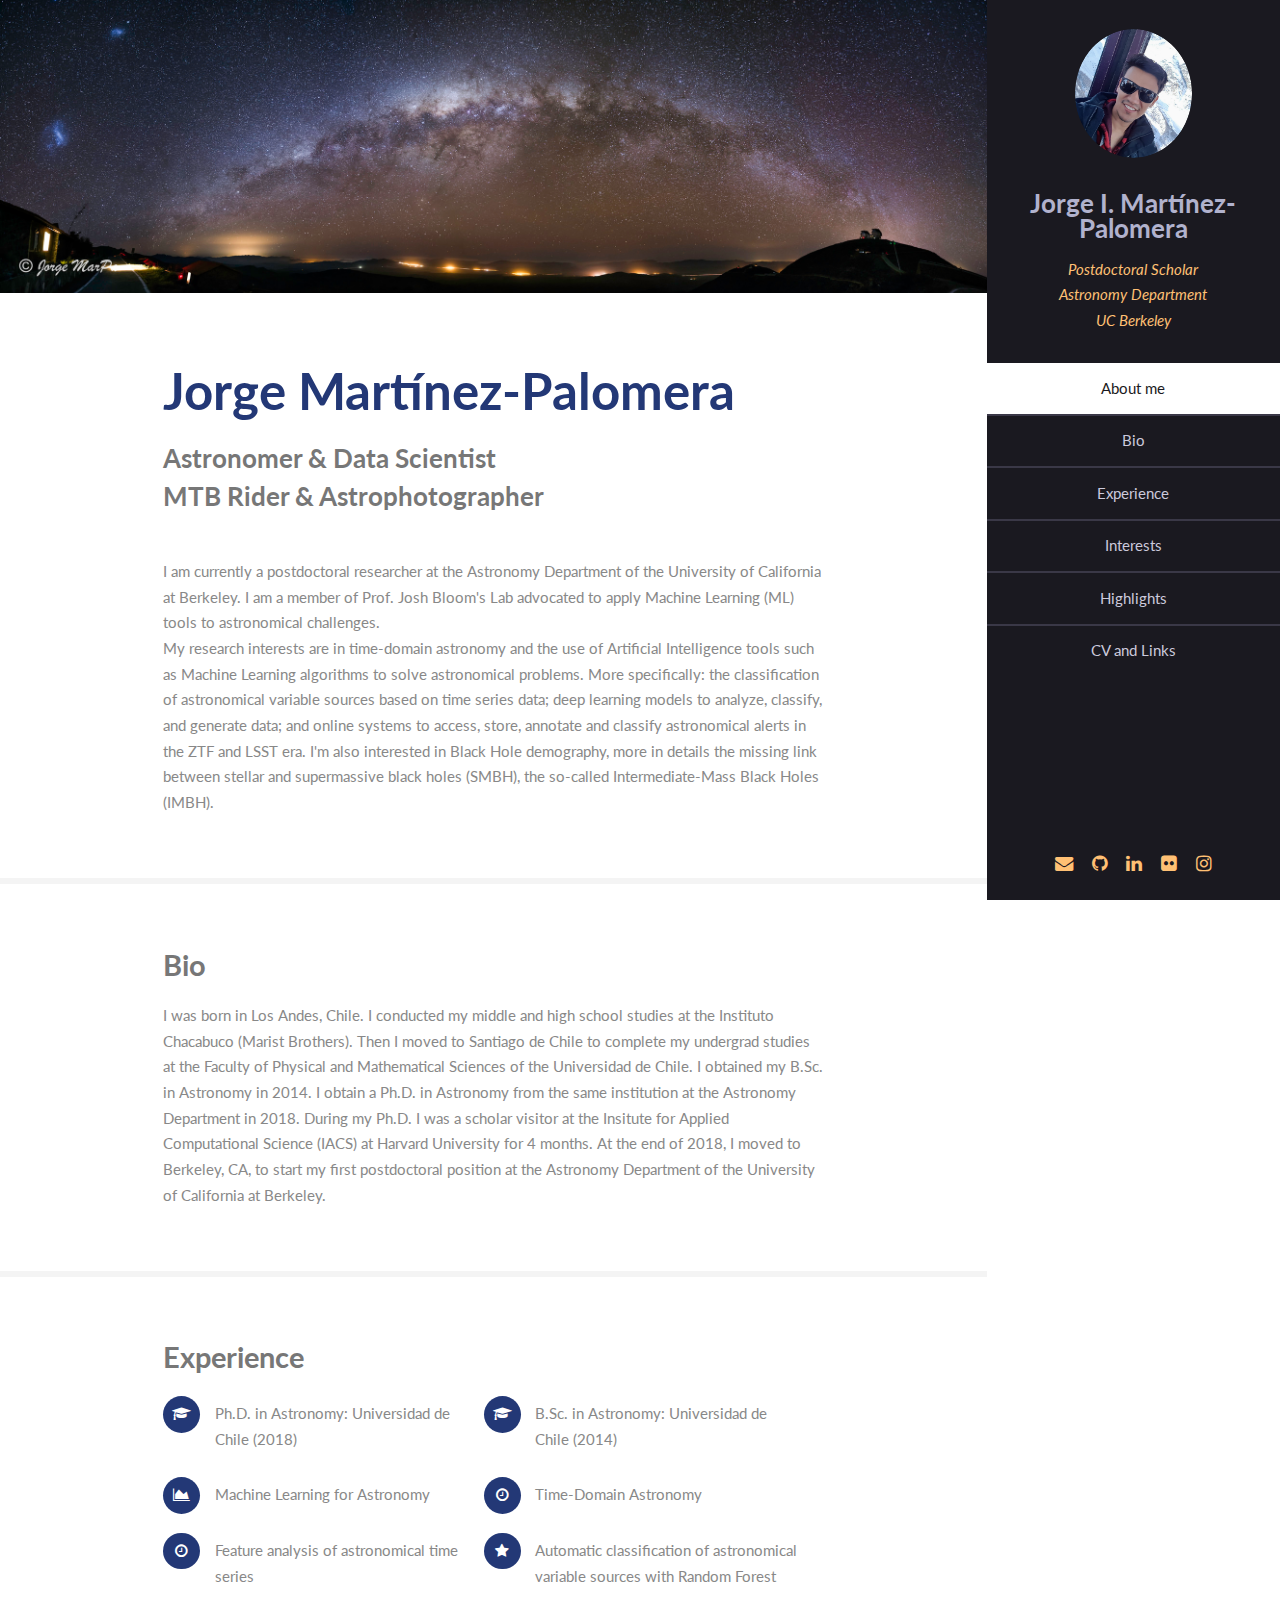
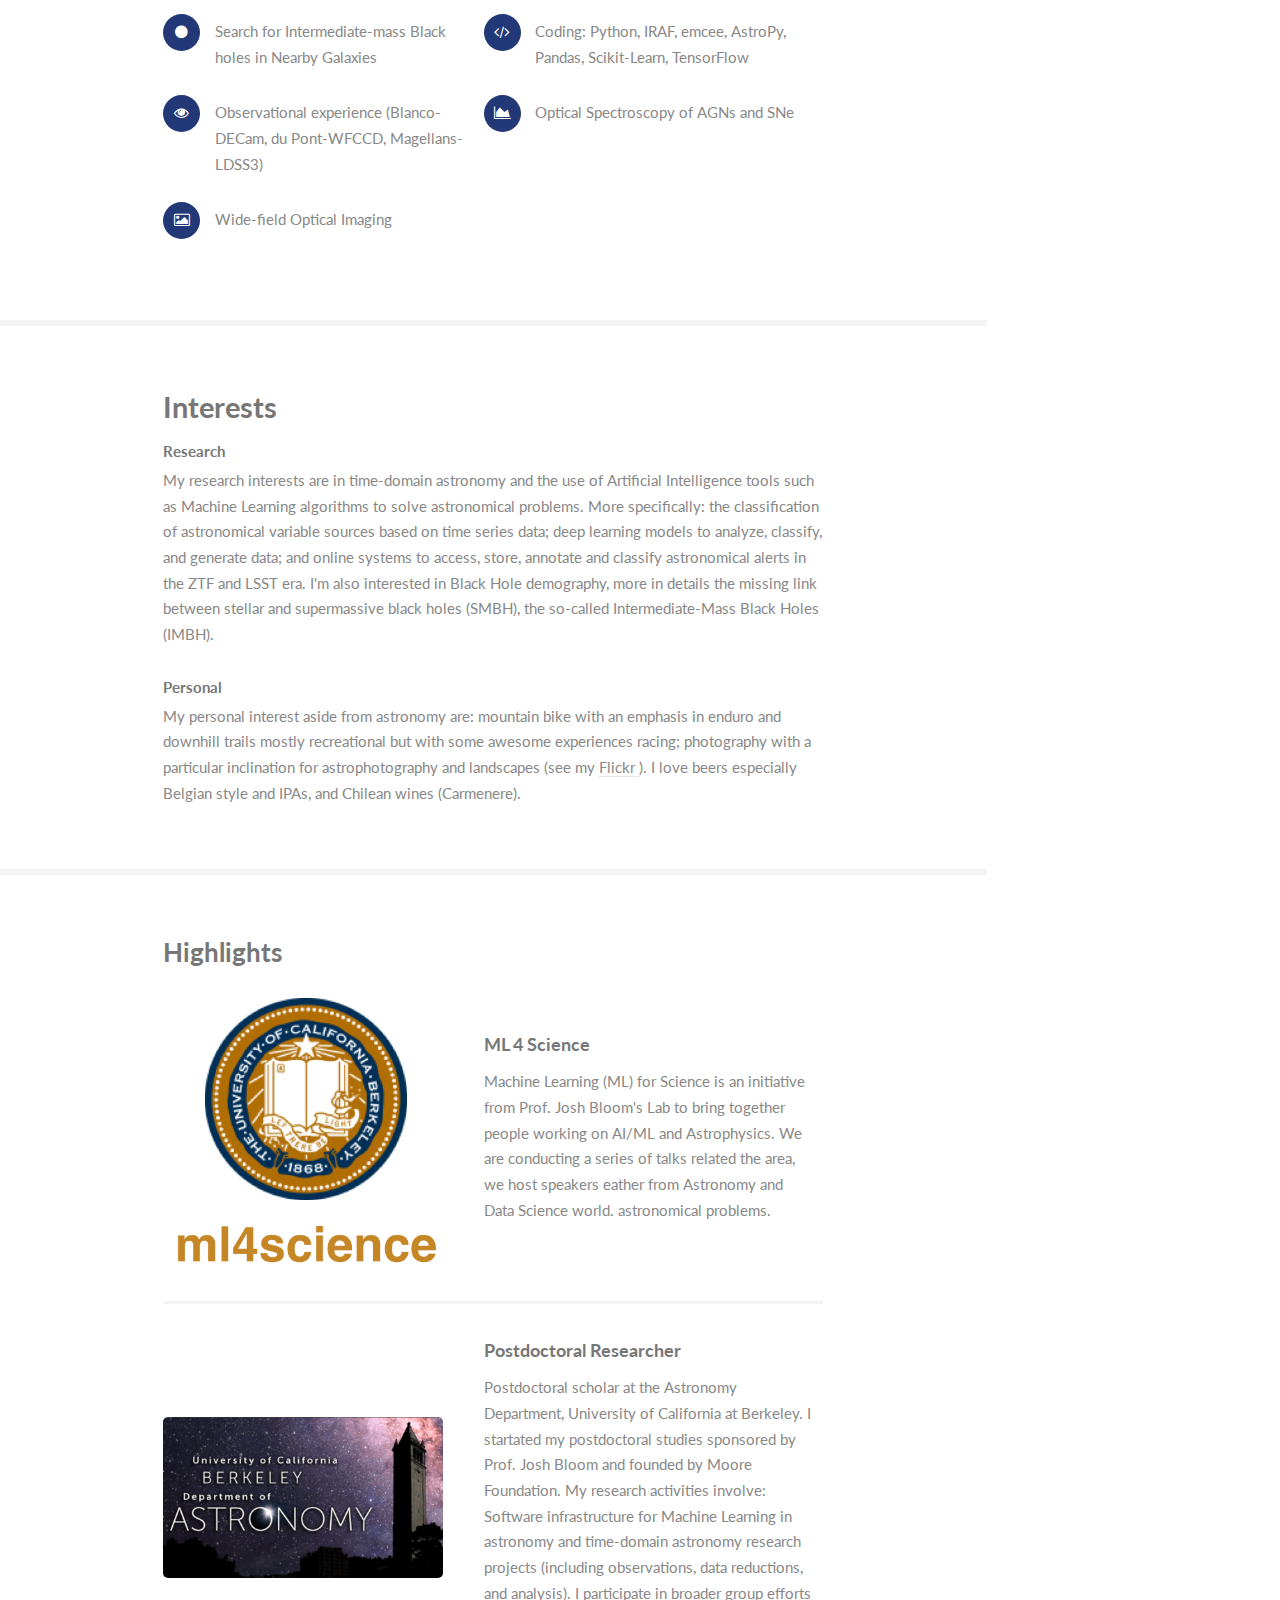
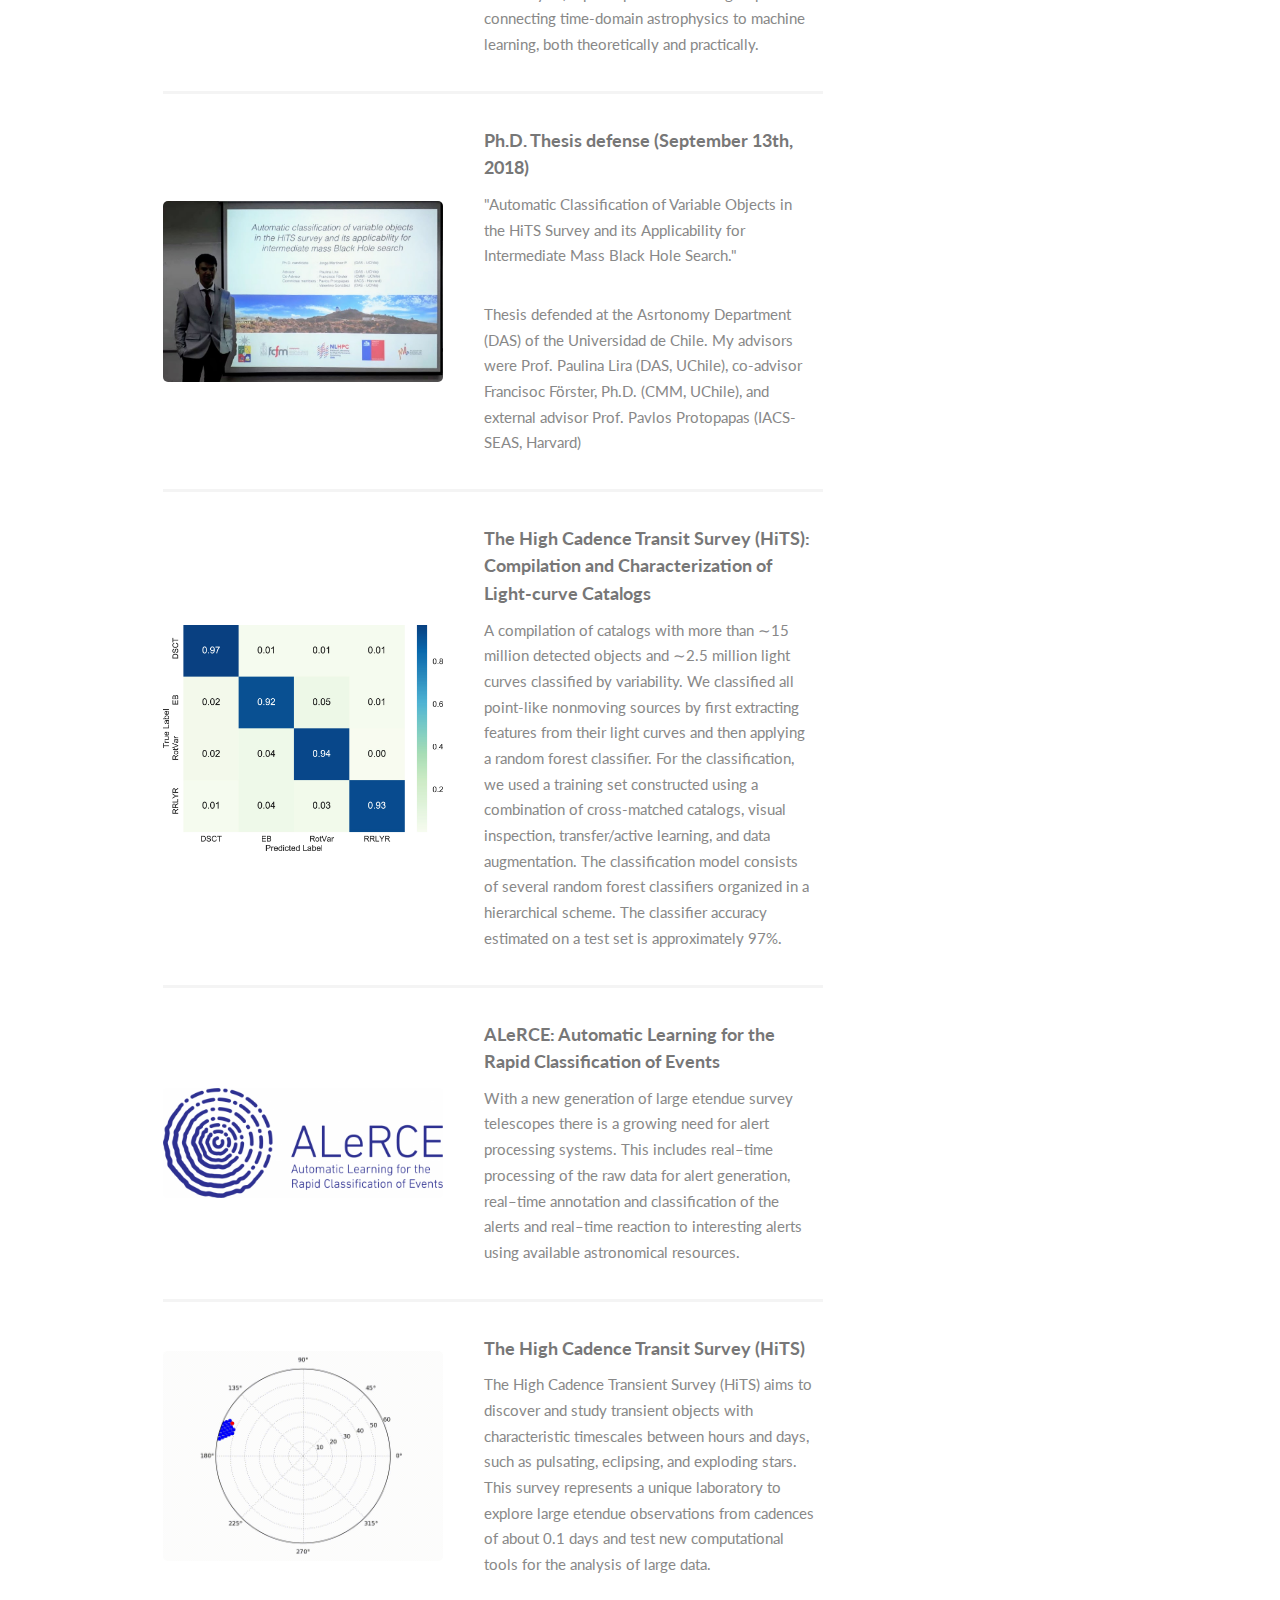
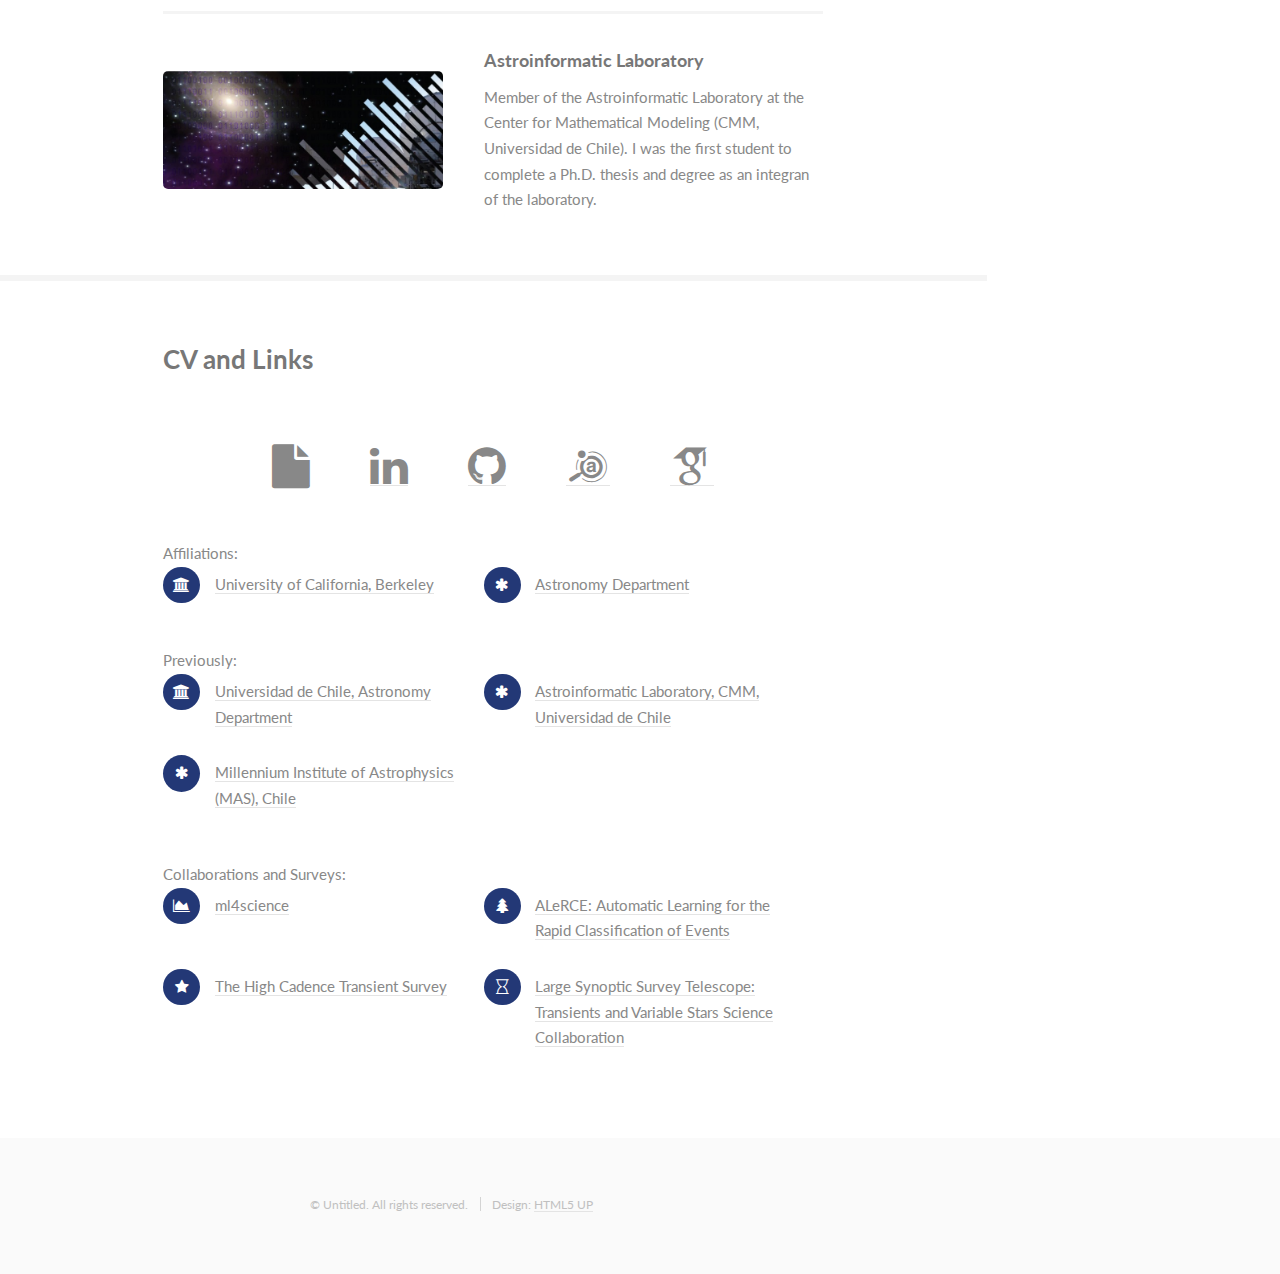
==== commit b00262dc: "exp complemented" ====
--- a/index.html
+++ b/index.html
@@ -97,16 +97,17 @@
 								<h2>Experience</h2>
 								<!-- <p>any experience summary text</p> -->
 								<ul class="feature-icons">
-																			<li class="fa-area-chart">Machine Learning for Astronomy </li>
-																			<li class="fa-area-chart">Time-Domain Astronomy </li>
 																			<li class="fa-graduation-cap"> Ph.D. in Astronomy: Universidad de Chile (2018)</li>
 																			<li class="fa-graduation-cap"> B.Sc. in Astronomy: Universidad de Chile (2014)</li>
-																			<li class="fa-code"> Coding: Python, IRAF, emcee, AstroPy, Pandas, Scikit-Learn, TensorFlow </li>
+																			<li class="fa-area-chart">Machine Learning for Astronomy </li>
+																			<li class="fa-clock-o">Time-Domain Astronomy </li>
 																			<li class="fa-clock-o"> Feature analysis of astronomical time series </li>
 																			<li class="fa-star">Automatic classification of astronomical variable sources with Random Forest </li>
-																			<li class="fa-area-chart">Optical Spectroscopy of SN and quasars</li>
 																			<li class="fa-circle">Search for Intermediate-mass Black holes in Nearby Galaxies</li>
-
+																			<li class="fa-code"> Coding: Python, IRAF, emcee, AstroPy, Pandas, Scikit-Learn, TensorFlow </li>
+																			<li class="fa-eye">Observational experience (Blanco-DECam, du Pont-WFCCD, Magellans-LDSS3)</li>
+																			<li class="fa-area-chart">Optical Spectroscopy of AGNs and SNe</li>
+																			<li class="fa-picture-o">Wide-field Optical Imaging</li>
 								</ul>
 							</div>
 						</section>
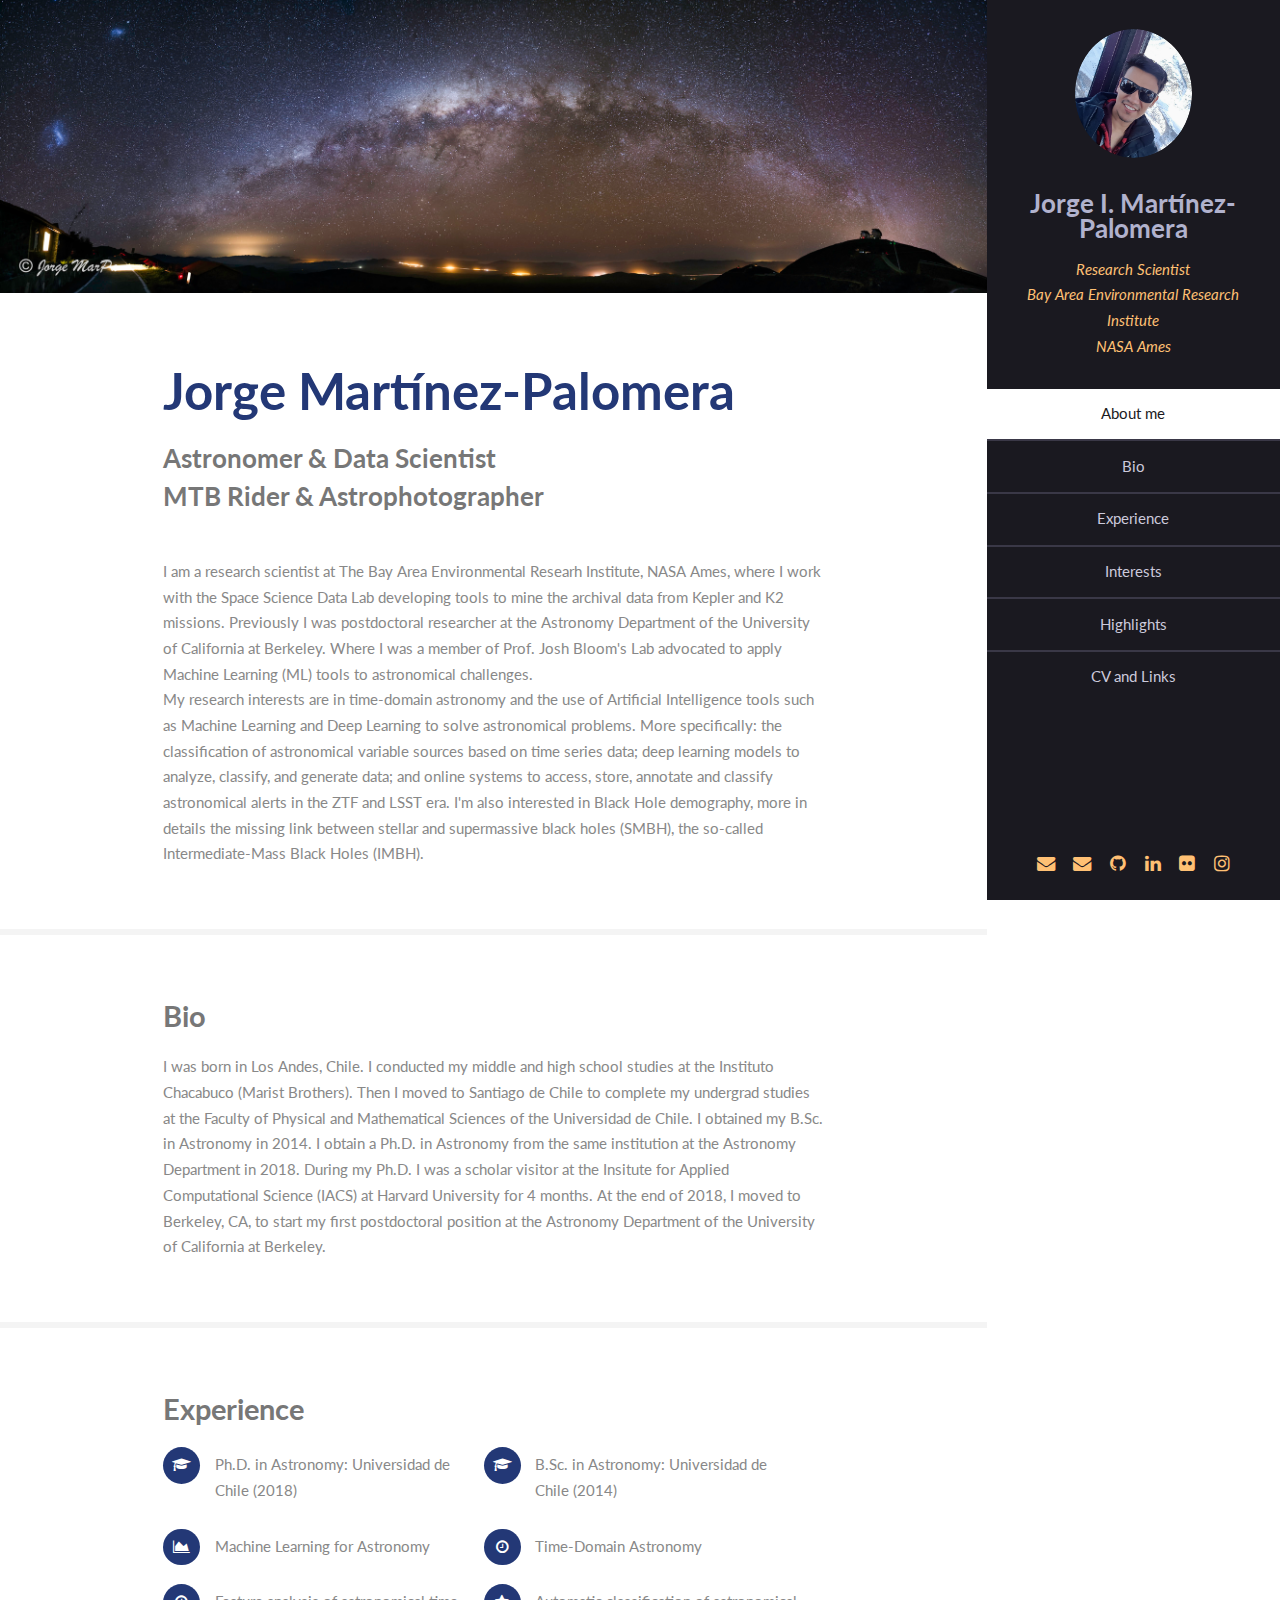
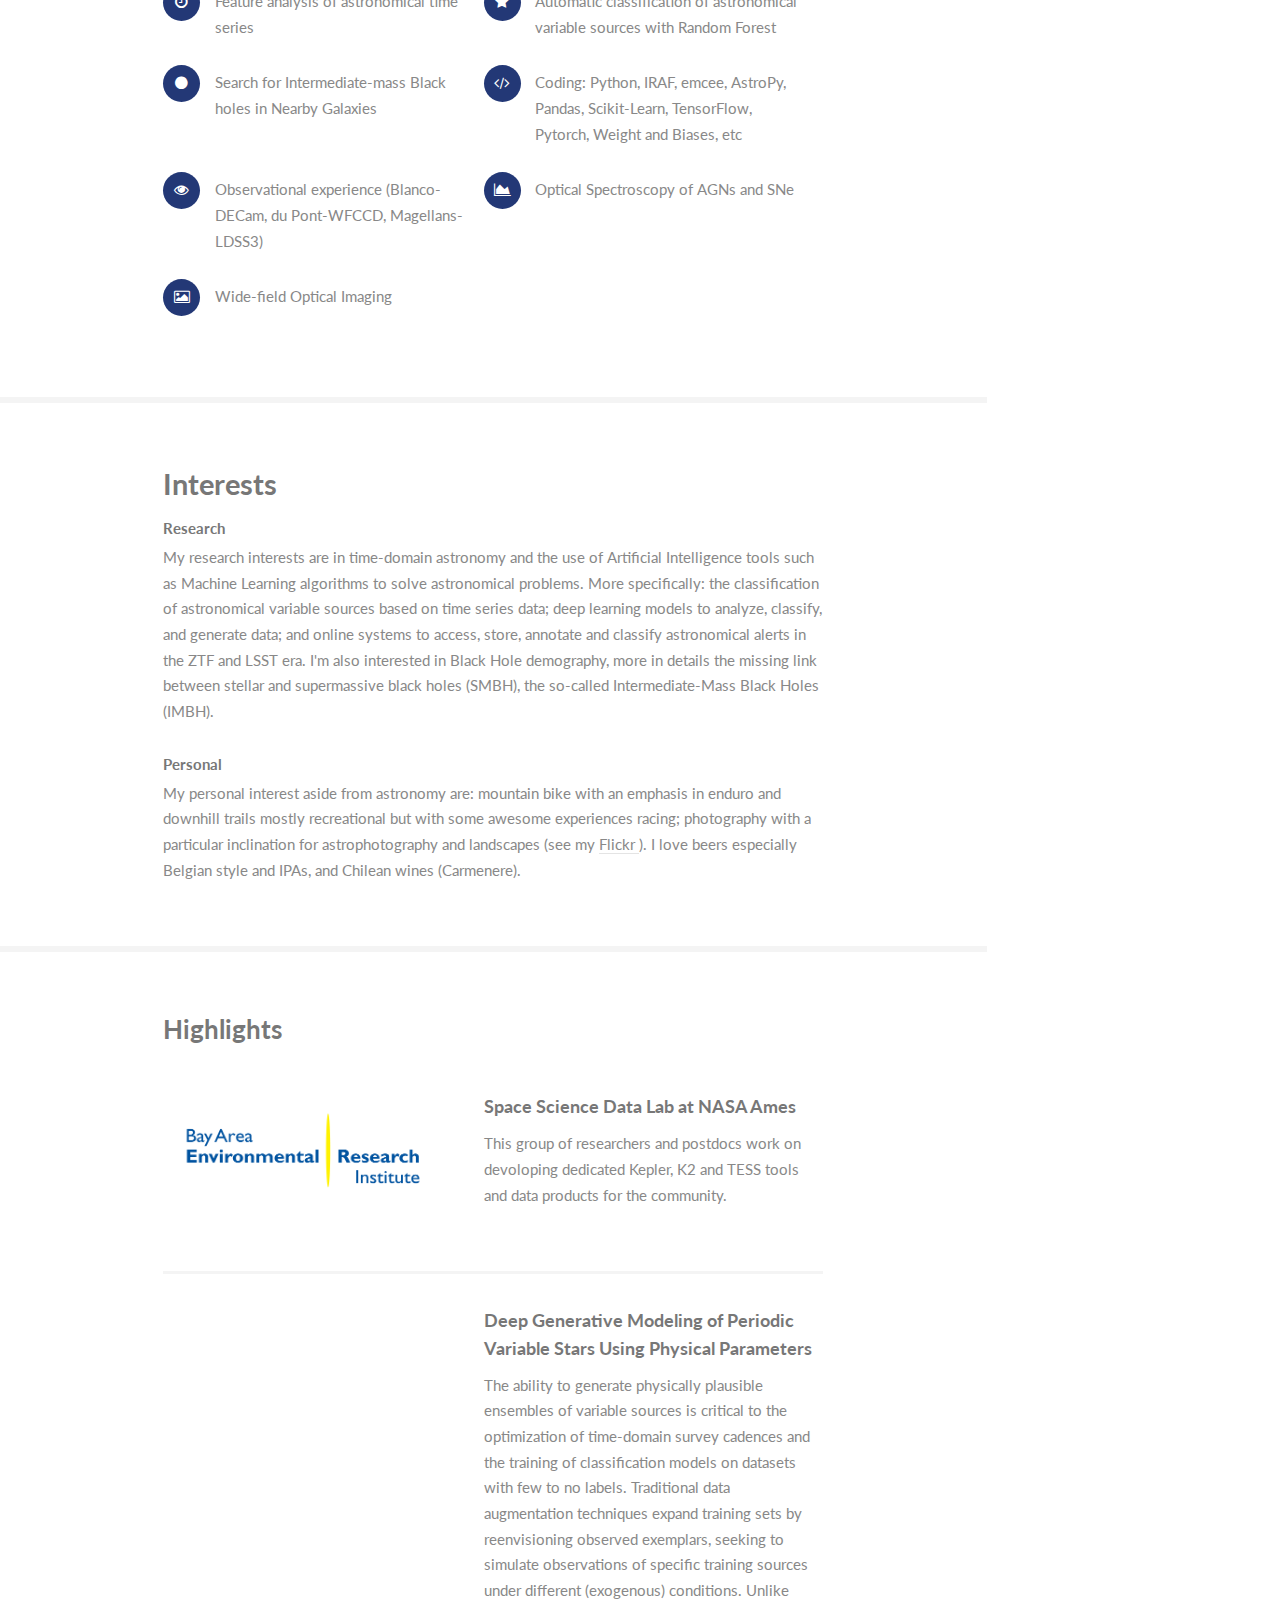
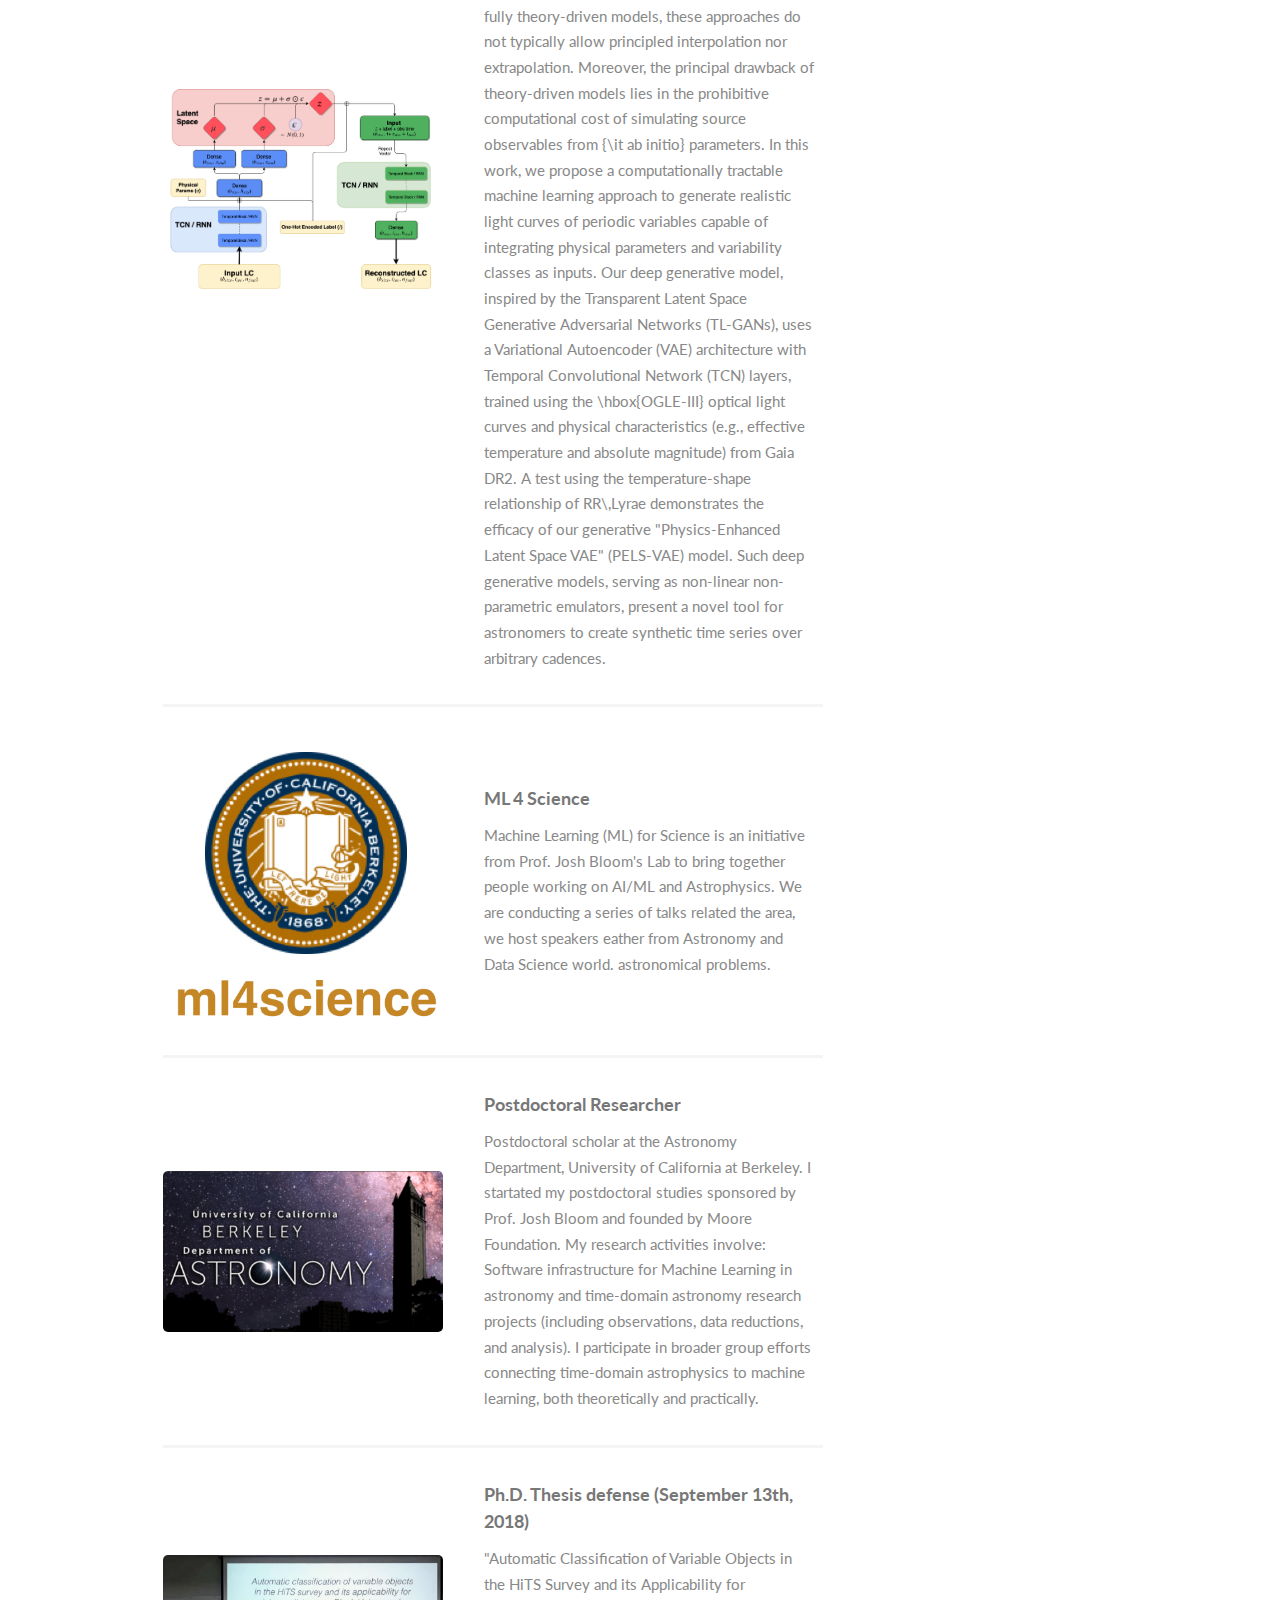
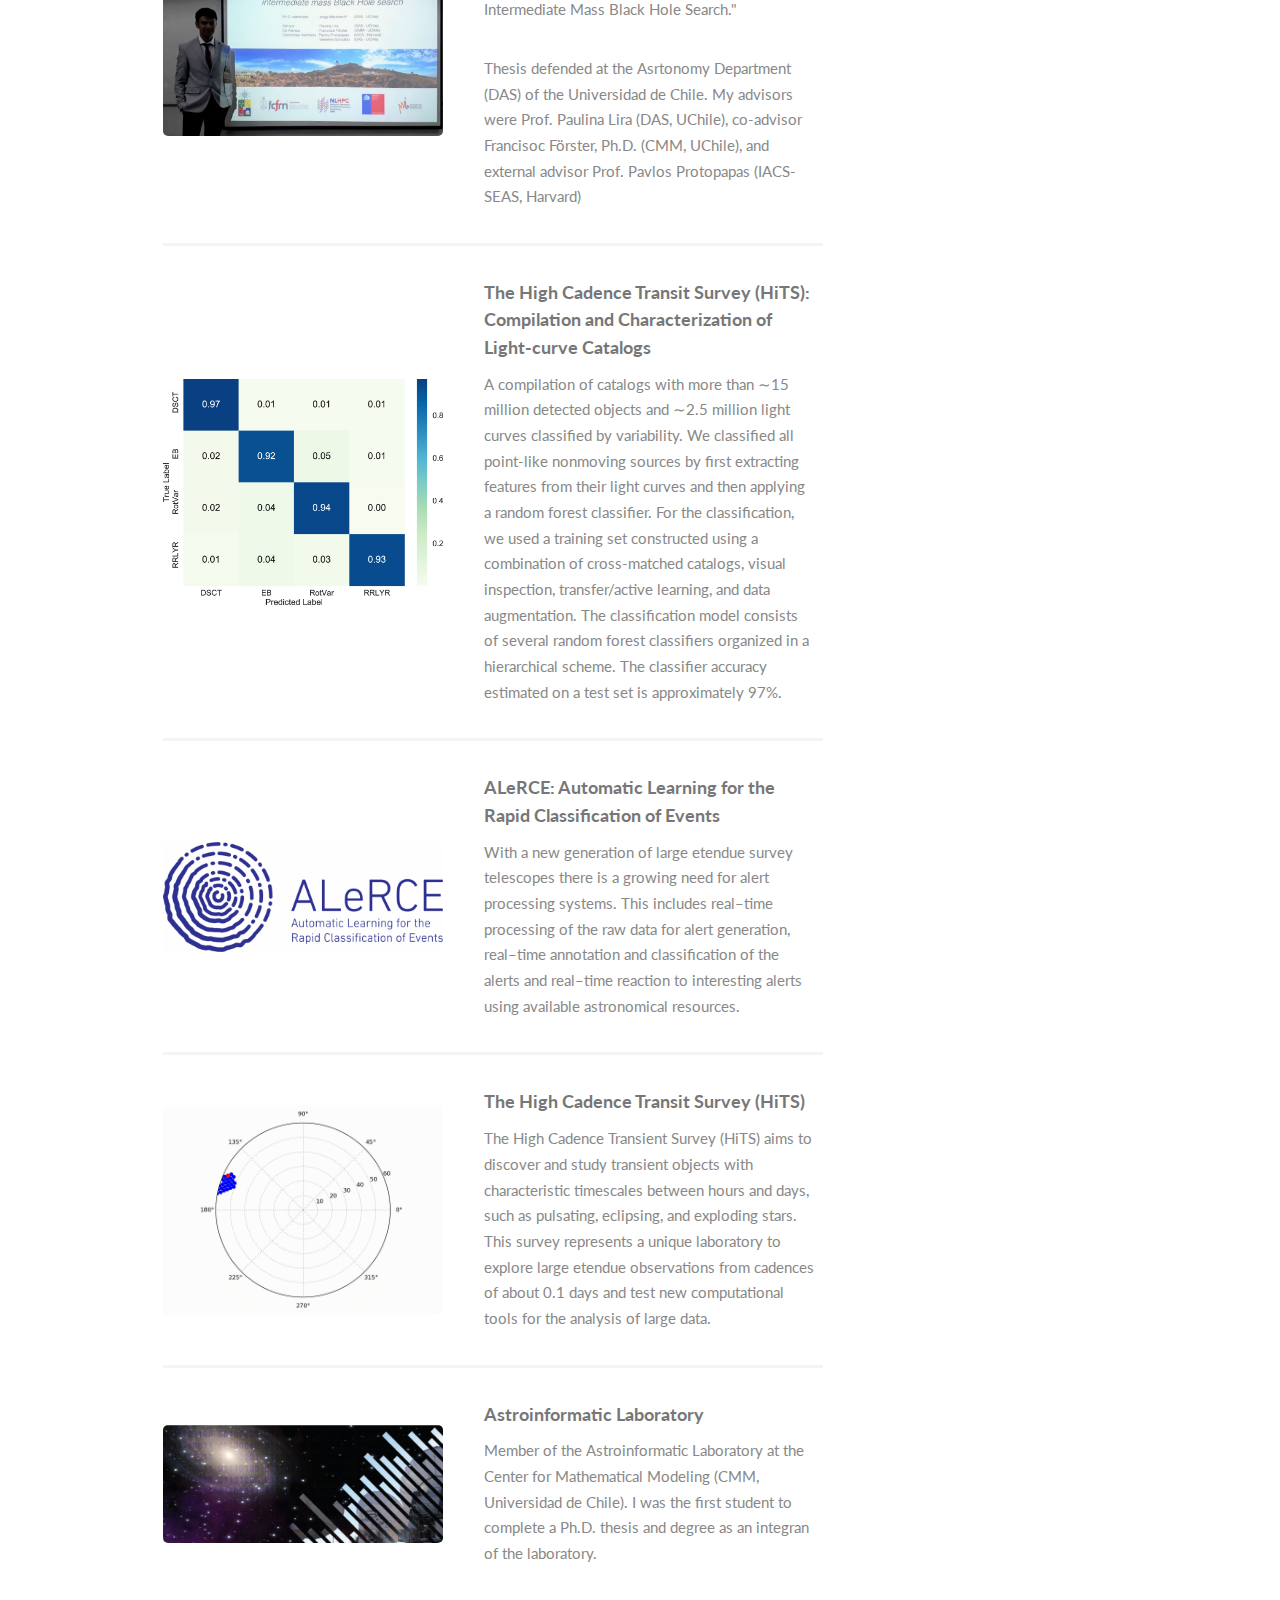
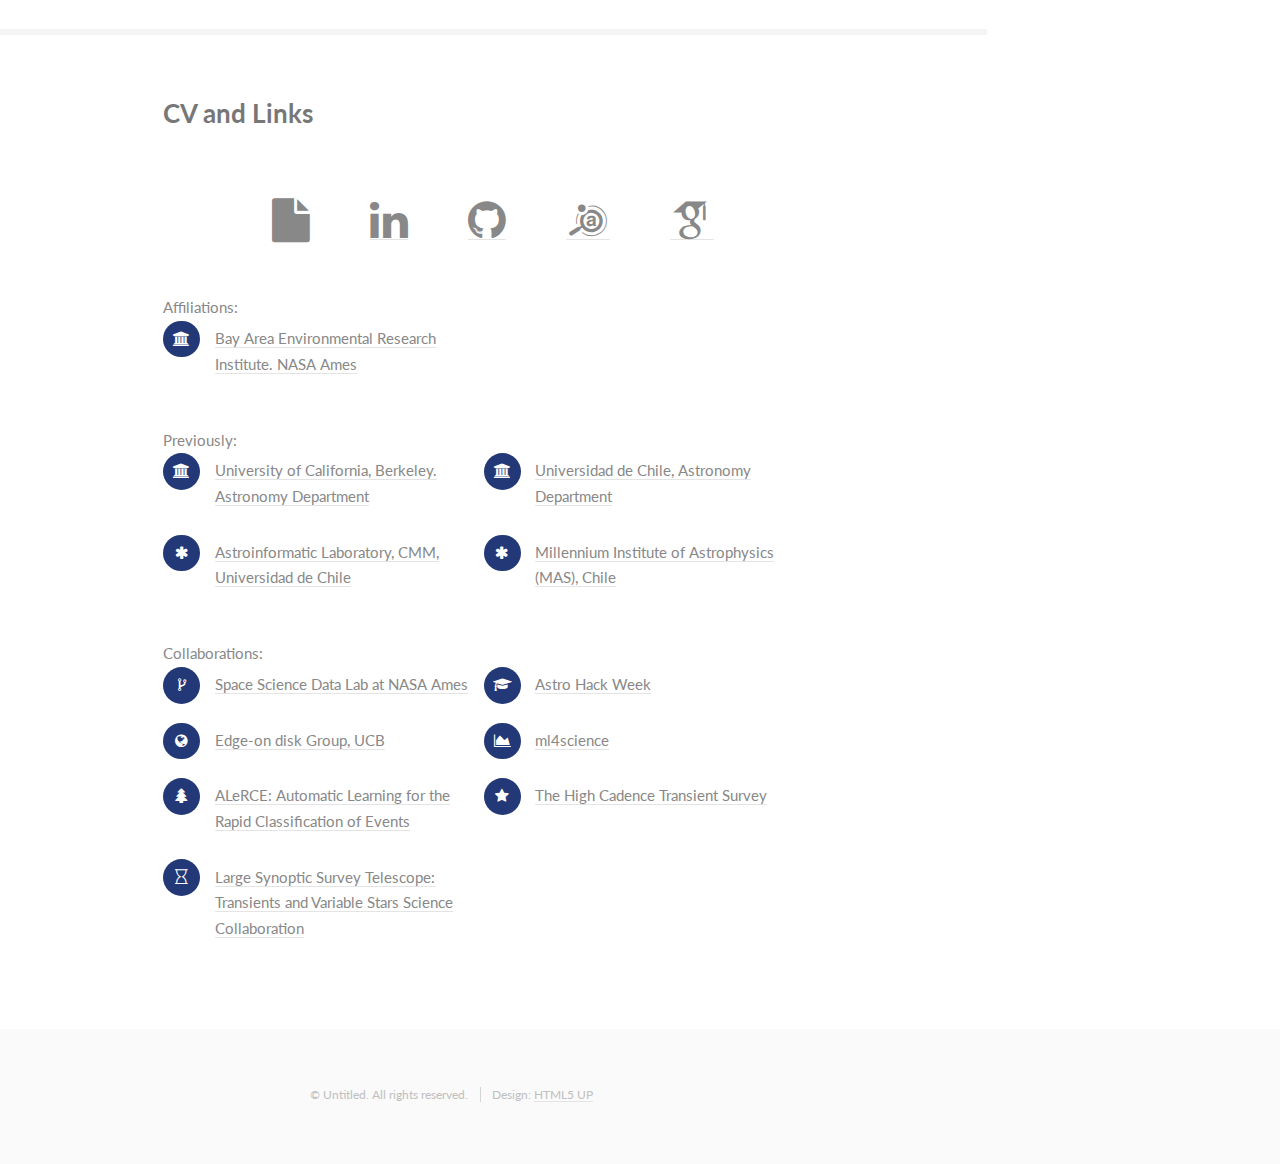
==== commit 127a85ac: "basic update" ====
--- a/index.html
+++ b/index.html
@@ -19,9 +19,9 @@
 				<header>
 					<span class="image avatar"><img src="images/avatar.jpg" alt="" /></span>
 					<h1 id="logo"><a href="#">Jorge I. Martínez-Palomera</a></h1>
-					<p>Postdoctoral Scholar<br />
-						 Astronomy Department<br />
-						 UC Berkeley
+					<p>Research Scientist<br />
+						 Bay Area Environmental Research Institute<br />
+						 NASA Ames
 					</p>
 				</header>
 				<nav id="nav">
@@ -38,7 +38,8 @@
 					<ul class="icons">
 						<!-- <li><a href="#" class="icon fa-twitter"><span class="label">Twitter</span></a></li> -->
 						<!-- <li><a href="#" class="icon fa-facebook"><span class="label">Facebook</span></a></li> -->
-						<li><a href="mailto:jorgemarpa@berkeley.edu" class="icon fa-envelope"><span class="label">Email</span></a></li>
+						<li><a href="mailto:palomera@baeri.org" class="icon fa-envelope"><span class="label">Email</span></a></li>
+						<li><a href="mailto:jorgemarpa@ug.uchile.cl" class="icon fa-envelope"><span class="label">Email</span></a></li>
 						<li><a href="https://github.com/jorgemarpa" class="icon fa-github"><span class="label">Github</span></a></li>
 						<li><a href="https://www.linkedin.com/in/jorge-i-martinez-palomera-99932317a/" class="icon fa-linkedin"><span class="label">linkedin</span></a></li>
 						<li><a href="https://www.flickr.com/photos/129543524@N03/" class="icon fa-flickr"><span class="label">Flickr</span></a></li>
@@ -64,10 +65,12 @@
 										<p>Astronomer & Data Scientist <br />
 										   MTB Rider & Astrophotographer</p>
 									</header>
-									<p>I am currently a postdoctoral researcher at the Astronomy Department of the University of California at Berkeley.
-										I am a member of Prof. Josh Bloom's Lab advocated to apply Machine Learning (ML) tools to astronomical challenges.<br />
+									<p> I am a research scientist at The  Bay Area Environmental Researh Institute, NASA Ames, where I work with the Space Science Data Lab
+										developing tools to mine the archival data from Kepler and K2 missions.
+										Previously I was postdoctoral researcher at the Astronomy Department of the University of California at Berkeley.
+										Where I was a member of Prof. Josh Bloom's Lab advocated to apply Machine Learning (ML) tools to astronomical challenges.<br />
 									 My research interests are in time-domain astronomy and the use of Artificial Intelligence tools such
-									 as Machine Learning algorithms to solve astronomical problems. More specifically:
+									 as Machine Learning and Deep Learning to solve astronomical problems. More specifically:
 									 the classification of astronomical variable sources based on time series data;
 									 deep learning models to analyze, classify, and generate data;
 									 and online systems to access, store, annotate and classify astronomical alerts in the ZTF and LSST era.
@@ -104,7 +107,7 @@
 																			<li class="fa-clock-o"> Feature analysis of astronomical time series </li>
 																			<li class="fa-star">Automatic classification of astronomical variable sources with Random Forest </li>
 																			<li class="fa-circle">Search for Intermediate-mass Black holes in Nearby Galaxies</li>
-																			<li class="fa-code"> Coding: Python, IRAF, emcee, AstroPy, Pandas, Scikit-Learn, TensorFlow </li>
+																			<li class="fa-code">Coding: Python, IRAF, emcee, AstroPy, Pandas, Scikit-Learn, TensorFlow, Pytorch, Weight and Biases, etc </li>
 																			<li class="fa-eye">Observational experience (Blanco-DECam, du Pont-WFCCD, Magellans-LDSS3)</li>
 																			<li class="fa-area-chart">Optical Spectroscopy of AGNs and SNe</li>
 																			<li class="fa-picture-o">Wide-field Optical Imaging</li>
@@ -140,6 +143,44 @@
 									<h3>Highlights</h3>
 									<div class="features">
 										<article>
+											<a href="https://github.com/SSDataLab"
+											   class="image"><img src="images/baeri.png" alt="" /></a>
+											<div class="inner">
+												<h4>Space Science Data Lab at NASA Ames</h4>
+												<p> This group of researchers and postdocs work on devoloping dedicated
+													Kepler, K2 and TESS tools and data products for the community.
+
+												</p>
+											</div>
+										</article>
+										<article>
+											<a href="https://ui.adsabs.harvard.edu/abs/2020arXiv200507773M/abstract"
+											   class="image"><img src="images/vae_model_graph.png" alt="" /></a>
+											<div class="inner">
+												<h4>Deep Generative Modeling of Periodic Variable Stars Using Physical Parameters</h4>
+												<p> The ability to generate physically plausible ensembles of variable sources is critical
+													to the optimization of time-domain survey cadences and the training of classification
+													models on datasets with few to no labels. Traditional data augmentation techniques expand
+													training sets by reenvisioning observed exemplars, seeking to simulate observations of
+													specific training sources under different (exogenous) conditions. Unlike fully
+													theory-driven models, these approaches do not typically allow principled interpolation
+													nor extrapolation. Moreover, the principal drawback of theory-driven models lies in the
+													prohibitive computational cost of simulating source observables from {\it ab initio} parameters.
+													In this work, we propose a computationally tractable machine learning approach to generate
+													realistic light curves of periodic variables capable of integrating physical parameters and
+													variability classes as inputs. Our deep generative model, inspired by the Transparent
+													Latent Space Generative Adversarial Networks (TL-GANs), uses a Variational Autoencoder (VAE)
+													architecture with Temporal Convolutional Network (TCN) layers, trained using the
+													\hbox{OGLE-III} optical light curves and physical characteristics (e.g., effective
+													temperature and absolute magnitude) from Gaia DR2. A test using the temperature-shape
+													relationship of RR\,Lyrae demonstrates the efficacy of our generative
+													"Physics-Enhanced Latent Space VAE" (PELS-VAE) model. Such deep generative models,
+													serving as non-linear non-parametric emulators, present a novel tool for astronomers
+													to create synthetic time series over arbitrary cadences.
+												</p>
+											</div>
+										</article>
+										<article>
 											<a href="https://www.ml4science.org/home"
 											   class="image"><img src="images/ml4sc.png" alt="" /></a>
 											<div class="inner">
@@ -248,15 +289,18 @@
 	                                     </div>
 	                                     <br /><br />
 	                                     Affiliations:<br />
-	                                     <li class="fa-university"> <a href="">University of California, Berkeley</a> </li>
-	                                     <li class="fa-asterisk"> <a href="bccp.berkeley.edu">Astronomy Department</a> </li>
+	                                     <li class="fa-university"> <a href="https://baeri.org/">Bay Area Environmental Research Institute. NASA Ames</a> </li>
 	                                     <br /><br />
 	                                     Previously:<br />
+																			 <li class="fa-university"> <a href="https://astro.berkeley.edu/">University of California, Berkeley. Astronomy Department</a> </li>
 	                                     <li class="fa-university"> <a href="http://www.das.uchile.cl/web_en/index.html">Universidad de Chile, Astronomy Department</a> </li>
 	                                     <li class="fa-asterisk"> <a href="http://astroinf.cmm.uchile.cl/">Astroinformatic Laboratory, CMM, Universidad de Chile</a> </li>
 																			 <li class="fa-asterisk"> <a href="http://www.astrofisicamas.cl/en/">Millennium Institute of Astrophysics (MAS), Chile</a> </li>
 	                                     <br /><br />
-	                                     Collaborations and Surveys:<br />
+	                                     Collaborations:<br />
+																			 <li class="fa-code-fork"> <a href="https://github.com/SSDataLab">Space Science Data Lab at NASA Ames</a> </li>
+																			 <li class="fa-graduation-cap"> <a href="http://astrohackweek.org/2020/">Astro Hack Week</a> </li>
+																			 <li class="fa-globe"> <a href="">Edge-on disk Group, UCB</a> </li>
 	                                     <li class="fa-area-chart"> <a href="https://www.ml4science.org/home">ml4science</a> </li>
 																			 <li class="fa-tree"> <a href="http://alerce.science/">ALeRCE: Automatic Learning for the Rapid Classification of Events</a> </li>
 	                                     <li class="fa-star"> <a href="http://astroinf.cmm.uchile.cl/the-high-cadence-transient-survey-hits-real-time-detection-of-transient-events/">The High Cadence Transient Survey</a> </li>
